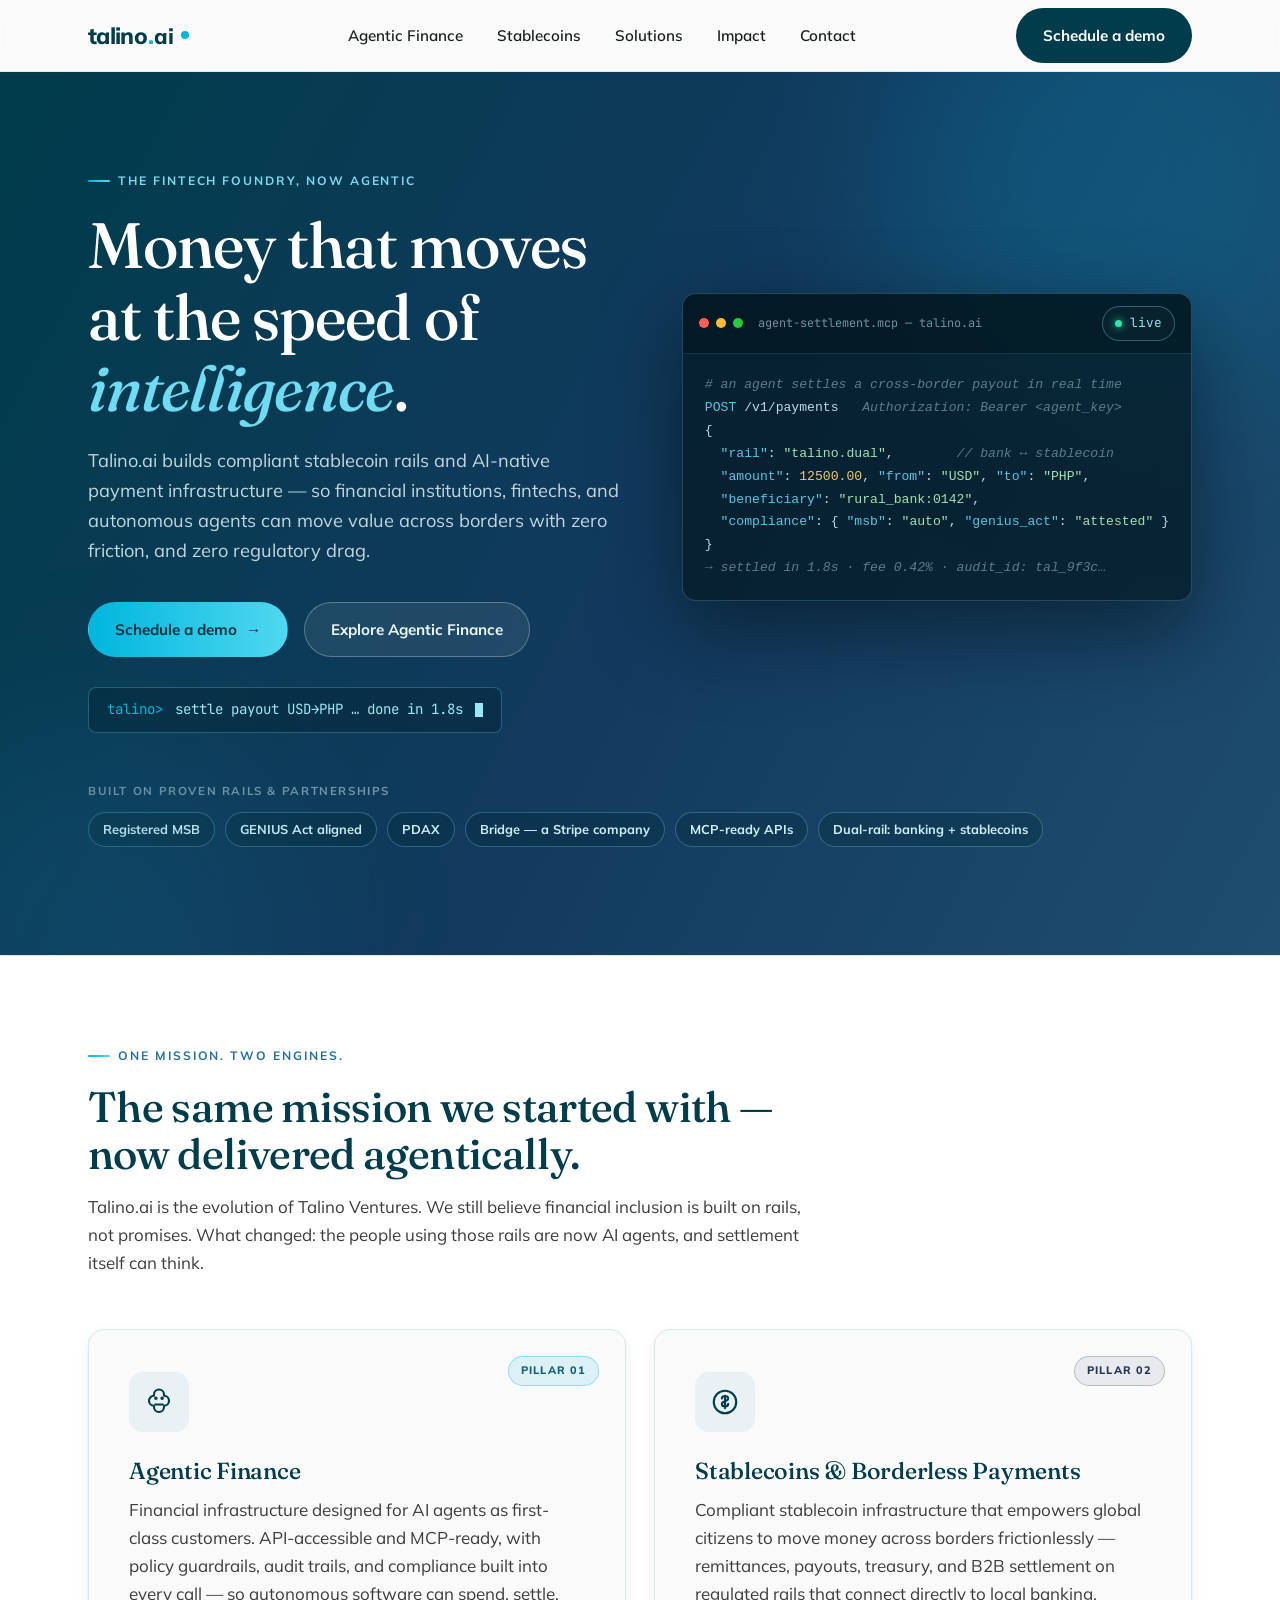
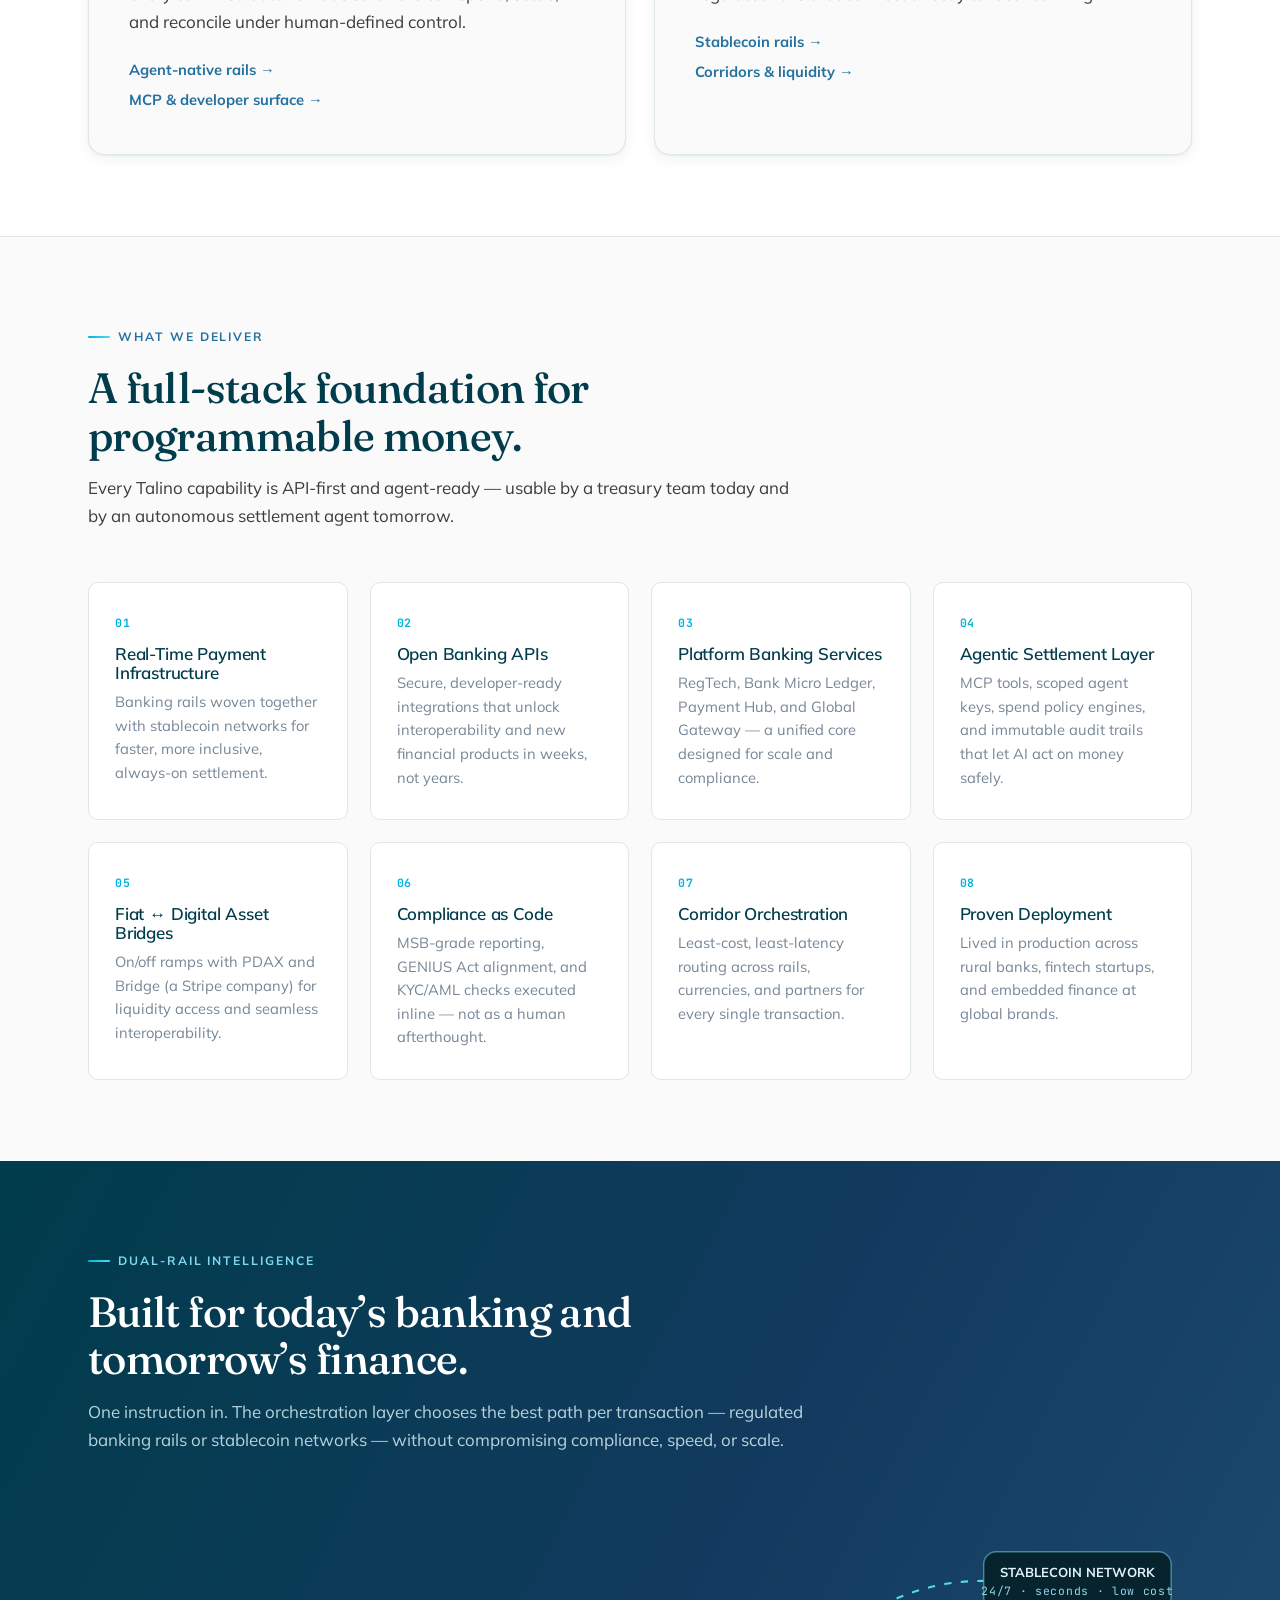
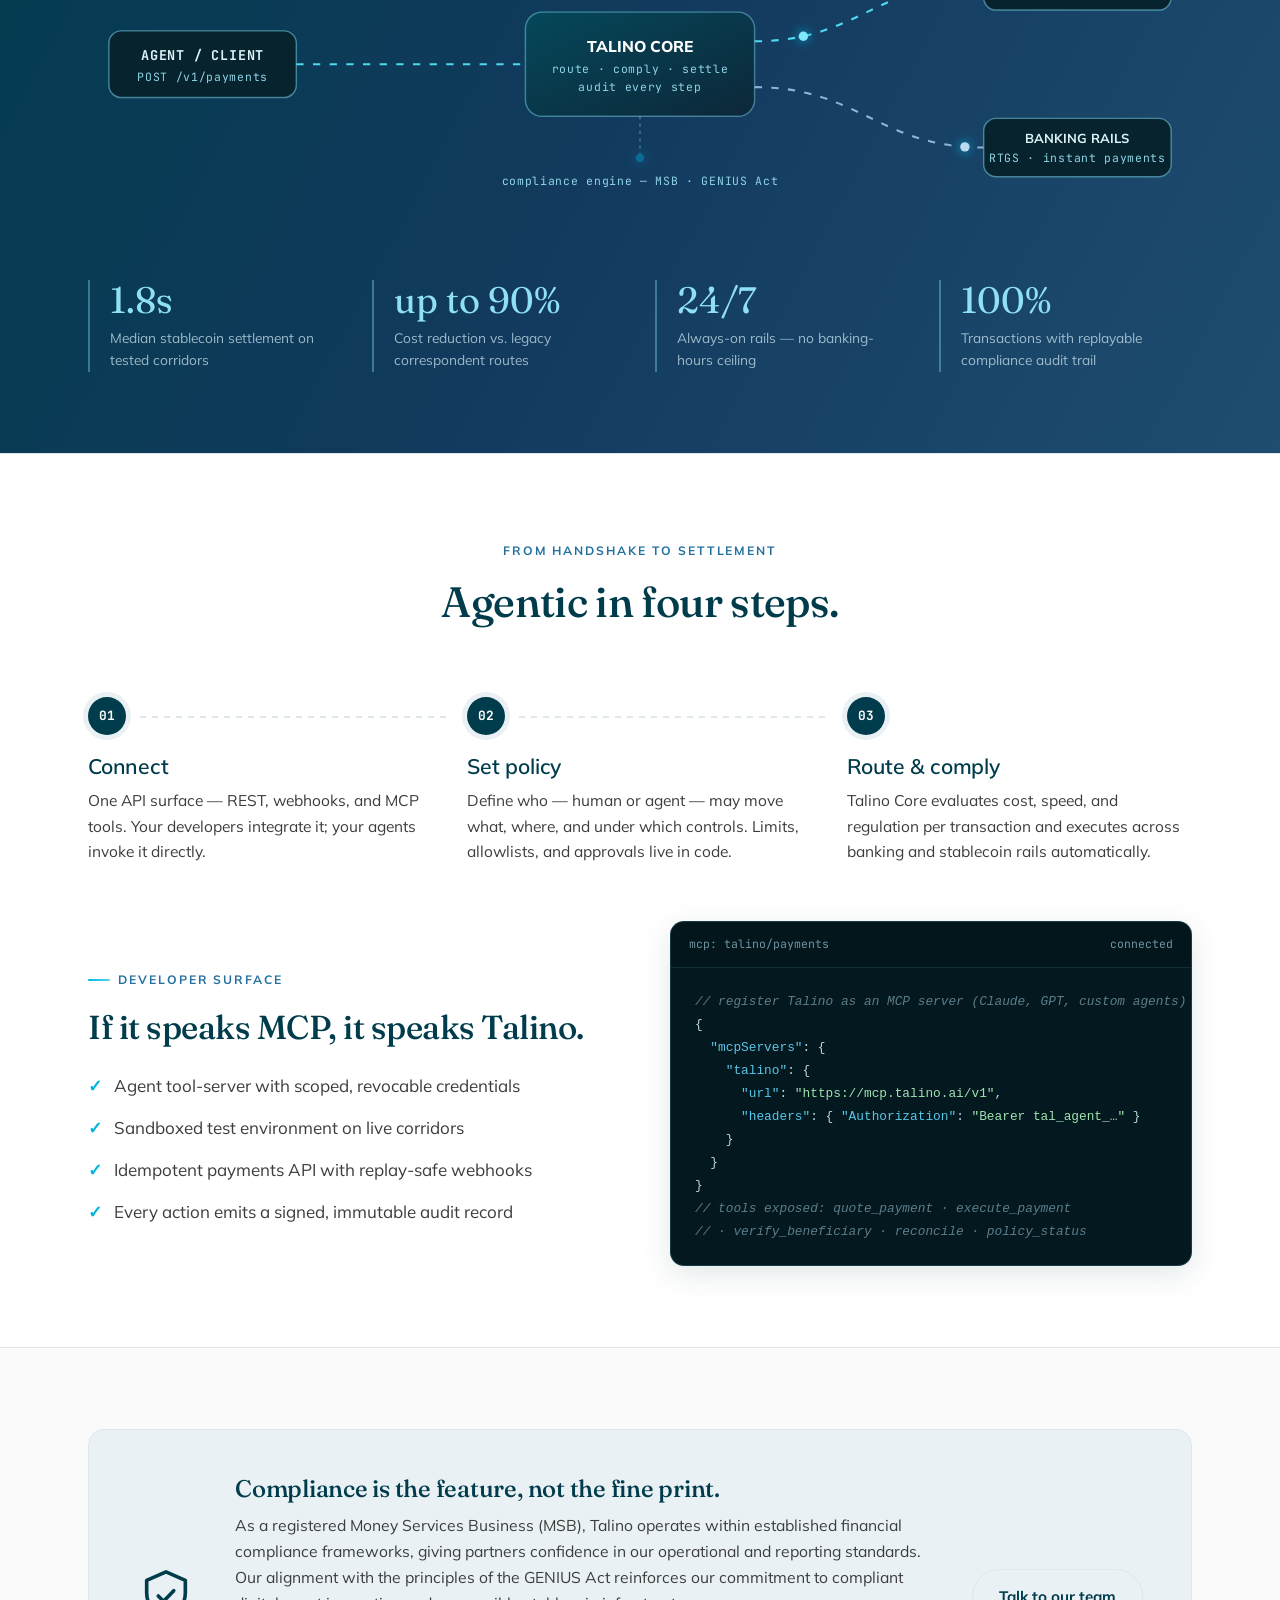
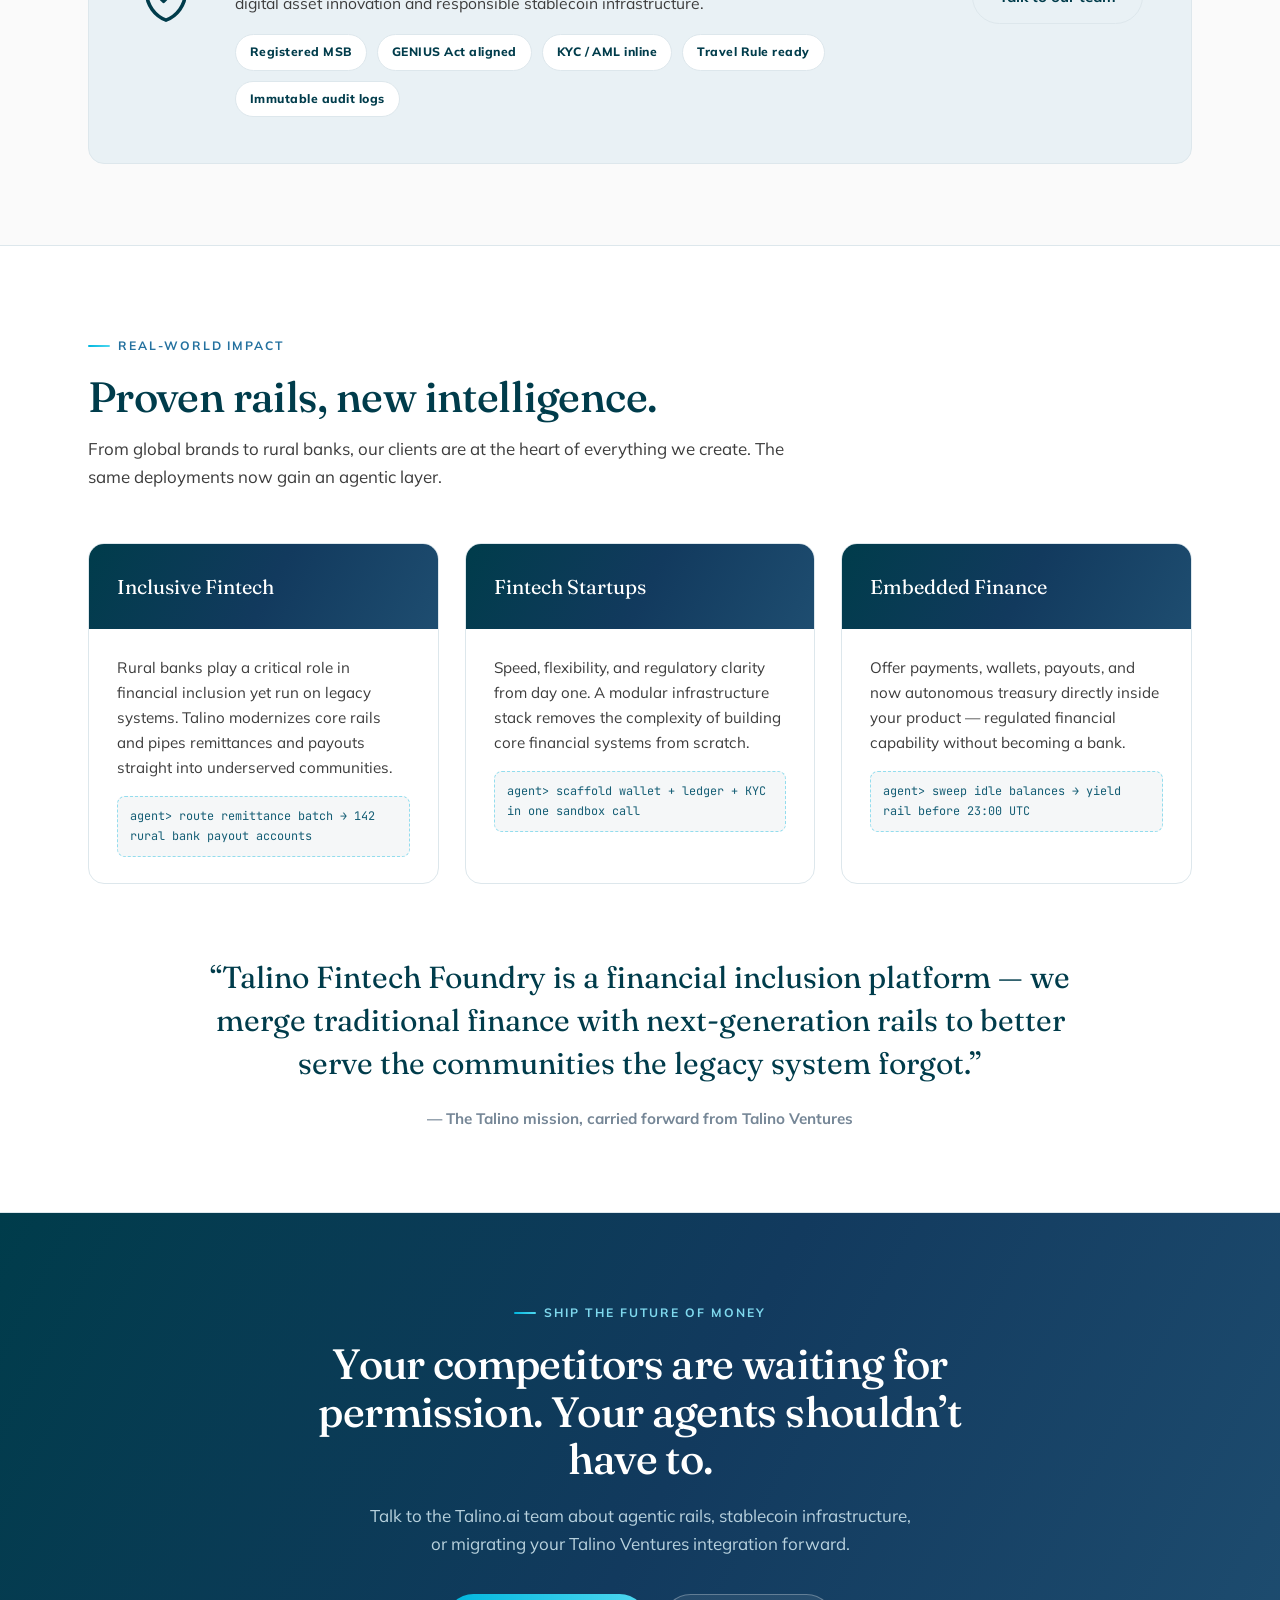
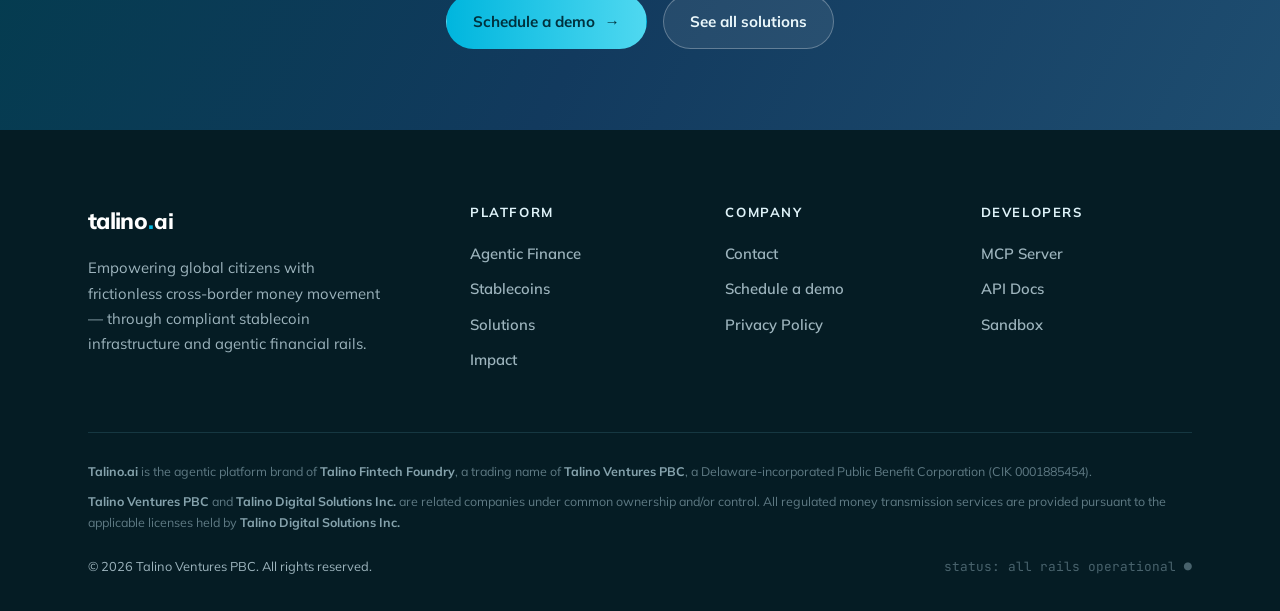
==== index.html @ b6d3e9be "Initial Talino.ai site: agentic finance + stablecoin pillars Static HTML/CSS/JS build evolving talin" ====
<!DOCTYPE html>
<html lang="en">
<head>
<meta charset="UTF-8">
<meta name="viewport" content="width=device-width, initial-scale=1.0">
<title>Talino.ai — Agentic Finance & Borderless Stablecoin Infrastructure</title>
<meta name="description" content="Talino.ai is the agentic evolution of Talino Ventures: compliant stablecoin rails and AI-native financial infrastructure that move money across borders with zero friction.">
<link rel="preconnect" href="https://fonts.googleapis.com">
<link rel="preconnect" href="https://fonts.gstatic.com" crossorigin>
<link href="https://fonts.googleapis.com/css2?family=Mulish:wght@400;500;600;700;800;900&family=Fraunces:ital,opsz,wght@0,9..144,400;0,9..144,500;0,9..144,600;1,9..144,400&family=JetBrains+Mono:wght@400;500;700&display=swap" rel="stylesheet">
<link rel="stylesheet" href="assets/css/main.css">
<link rel="icon" href="data:image/svg+xml,<svg xmlns='http://www.w3.org/2000/svg' viewBox='0 0 32 32'><rect width='32' height='32' rx='7' fill='%23003c4b'/><text x='16' y='22' font-family='sans-serif' font-size='17' font-weight='900' fill='%2300b6de' text-anchor='middle'>T</text></svg>">
</head>
<body>

<!-- ================= HEADER ================= -->
<header class="site-header">
  <div class="container nav-wrap">
    <a href="index.html" class="logo">talino<span class="dot">.</span><span class="tld">ai</span><span class="pulse"></span></a>
    <nav class="main-nav" id="mainNav">
      <a class="nav-link" href="agentic-finance.html">Agentic Finance</a>
      <a class="nav-link" href="stablecoins.html">Stablecoins</a>
      <a class="nav-link" href="solutions.html">Solutions</a>
      <a class="nav-link" href="index.html#impact">Impact</a>
      <a class="nav-link" href="contact.html">Contact</a>
    </nav>
    <div class="nav-cta">
      <a href="contact.html" class="btn btn-primary">Schedule a demo</a>
      <button class="menu-toggle" id="menuToggle" aria-label="Menu"><svg width="22" height="22" viewBox="0 0 24 24" fill="none" stroke="#003c4b" stroke-width="2.4" stroke-linecap="round"><path d="M3 6h18M3 12h18M3 18h18"/></svg></button>
    </div>
  </div>
</header>

<!-- ================= HERO ================= -->
<section class="hero">
  <div class="glow-orb a"></div><div class="glow-orb b"></div>
  <div class="container hero-grid">
    <div>
      <span class="eyebrow on-dark">The fintech foundry, now agentic</span>
      <h1>Money that moves at the speed of <em>intelligence</em>.</h1>
      <p class="lead">Talino.ai builds compliant stablecoin rails and AI-native payment infrastructure — so financial institutions, fintechs, and autonomous agents can move value across borders with zero friction, and zero regulatory drag.</p>
      <div class="hero-actions">
        <a href="contact.html" class="btn btn-cyan">Schedule a demo <span class="arrow">→</span></a>
        <a href="agentic-finance.html" class="btn btn-ghost-light">Explore Agentic Finance</a>
      </div>
      <div class="agent-line"><span class="prompt">talino&gt;</span> <span id="typeTarget"></span><span class="cursor"></span></div>
    </div>
    <div class="hero-visual reveal">
      <div class="terminal-card">
        <div class="tbar"><i></i><i></i><i></i><span class="tname">agent-settlement.mcp — talino.ai</span><span style="margin-left:auto" class="agent-tag"><span class="live"></span> live</span></div>
<pre><span class="tc"># an agent settles a cross-border payout in real time</span>
<span class="tk">POST</span> /v1/payments   <span class="tc">Authorization: Bearer &lt;agent_key&gt;</span>
{
  <span class="tk">"rail"</span>: <span class="ts">"talino.dual"</span>,        <span class="tc">// bank ↔ stablecoin</span>
  <span class="tk">"amount"</span>: <span class="tn">12500.00</span>, <span class="tk">"from"</span>: <span class="ts">"USD"</span>, <span class="tk">"to"</span>: <span class="ts">"PHP"</span>,
  <span class="tk">"beneficiary"</span>: <span class="ts">"rural_bank:0142"</span>,
  <span class="tk">"compliance"</span>: { <span class="tk">"msb"</span>: <span class="ts">"auto"</span>, <span class="tk">"genius_act"</span>: <span class="ts">"attested"</span> }
}
<span class="tc">→ settled in 1.8s · fee 0.42% · audit_id: tal_9f3c…</span></pre>
      </div>
    </div>
  </div>
  <div class="container trust-strip reveal">
    <div class="label">Built on proven rails &amp; partnerships</div>
    <div class="chips">
      <span class="chip">Registered MSB</span>
      <span class="chip">GENIUS Act aligned</span>
      <span class="chip">PDAX</span>
      <span class="chip">Bridge — a Stripe company</span>
      <span class="chip">MCP-ready APIs</span>
      <span class="chip">Dual-rail: banking + stablecoins</span>
    </div>
  </div>
</section>

<!-- ================= TWO PILLARS ================= -->
<section class="section section-alt">
  <div class="container">
    <div class="section-head reveal">
      <span class="eyebrow">One mission. Two engines.</span>
      <h2>The same mission we started with — now delivered agentically.</h2>
      <p>Talino.ai is the evolution of Talino Ventures. We still believe financial inclusion is built on rails, not promises. What changed: the people using those rails are now AI agents, and settlement itself can think.</p>
    </div>
    <div class="pillars">
      <article class="pillar-card reveal">
        <span class="badge badge-teal">Pillar 01</span>
        <div class="icon"><svg viewBox="0 0 24 24" fill="none" stroke="currentColor" stroke-width="1.7" stroke-linecap="round" stroke-linejoin="round"><path d="M12 2a4 4 0 0 1 4 4v1a4 4 0 0 1 0 8v1a4 4 0 0 1-8 0v-1a4 4 0 0 1 0-8V6a4 4 0 0 1 4-4Z"/><circle cx="9.5" cy="9" r=".6" fill="currentColor"/><circle cx="14.5" cy="9" r=".6" fill="currentColor"/><path d="M9 14h6"/></svg></div>
        <h3>Agentic Finance</h3>
        <p>Financial infrastructure designed for AI agents as first-class customers. API-accessible and MCP-ready, with policy guardrails, audit trails, and compliance built into every call — so autonomous software can spend, settle, and reconcile under human-defined control.</p>
        <div class="card-links">
          <a href="agentic-finance.html">Agent-native rails</a>
          <a href="agentic-finance.html#mcp">MCP &amp; developer surface</a>
        </div>
      </article>
      <article class="pillar-card reveal">
        <span class="badge badge-navy">Pillar 02</span>
        <div class="icon"><svg viewBox="0 0 24 24" fill="none" stroke="currentColor" stroke-width="1.7" stroke-linecap="round" stroke-linejoin="round"><circle cx="12" cy="12" r="9"/><path d="M12 7v10M9.5 9.2c0-1.2 1.1-2 2.5-2s2.5.8 2.5 2c0 2.8-5 1.7-5 4.3 0 1.2 1.1 2 2.5 2s2.5-.8 2.5-2"/></svg></div>
        <h3>Stablecoins &amp; Borderless Payments</h3>
        <p>Compliant stablecoin infrastructure that empowers global citizens to move money across borders frictionlessly — remittances, payouts, treasury, and B2B settlement on regulated rails that connect directly to local banking.</p>
        <div class="card-links">
          <a href="stablecoins.html">Stablecoin rails</a>
          <a href="stablecoins.html#corridors">Corridors &amp; liquidity</a>
        </div>
      </article>
    </div>
  </div>
</section>

<!-- ================= CAPABILITIES ================= -->
<section class="section">
  <div class="container">
    <div class="section-head reveal">
      <span class="eyebrow">What we deliver</span>
      <h2>A full-stack foundation for programmable money.</h2>
      <p>Every Talino capability is API-first and agent-ready — usable by a treasury team today and by an autonomous settlement agent tomorrow.</p>
    </div>
    <div class="cap-grid">
      <div class="cap-card reveal"><div class="num">01</div><h3>Real-Time Payment Infrastructure</h3><p>Banking rails woven together with stablecoin networks for faster, more inclusive, always-on settlement.</p></div>
      <div class="cap-card reveal"><div class="num">02</div><h3>Open Banking APIs</h3><p>Secure, developer-ready integrations that unlock interoperability and new financial products in weeks, not years.</p></div>
      <div class="cap-card reveal"><div class="num">03</div><h3>Platform Banking Services</h3><p>RegTech, Bank Micro Ledger, Payment Hub, and Global Gateway — a unified core designed for scale and compliance.</p></div>
      <div class="cap-card reveal"><div class="num">04</div><h3>Agentic Settlement Layer</h3><p>MCP tools, scoped agent keys, spend policy engines, and immutable audit trails that let AI act on money safely.</p></div>
      <div class="cap-card reveal"><div class="num">05</div><h3>Fiat ↔ Digital Asset Bridges</h3><p>On/off ramps with PDAX and Bridge (a Stripe company) for liquidity access and seamless interoperability.</p></div>
      <div class="cap-card reveal"><div class="num">06</div><h3>Compliance as Code</h3><p>MSB-grade reporting, GENIUS Act alignment, and KYC/AML checks executed inline — not as a human afterthought.</p></div>
      <div class="cap-card reveal"><div class="num">07</div><h3>Corridor Orchestration</h3><p>Least-cost, least-latency routing across rails, currencies, and partners for every single transaction.</p></div>
      <div class="cap-card reveal"><div class="num">08</div><h3>Proven Deployment</h3><p>Lived in production across rural banks, fintech startups, and embedded finance at global brands.</p></div>
    </div>
  </div>
</section>

<!-- ================= DUAL RAIL ================= -->
<section class="section flow-section">
  <div class="glow-orb a" style="opacity:.25"></div>
  <div class="container">
    <div class="section-head reveal">
      <span class="eyebrow on-dark">Dual-rail intelligence</span>
      <h2>Built for today&rsquo;s banking and tomorrow&rsquo;s finance.</h2>
      <p style="color:rgba(215,238,245,.85)">One instruction in. The orchestration layer chooses the best path per transaction — regulated banking rails or stablecoin networks — without compromising compliance, speed, or scale.</p>
    </div>
    <div class="rail-viz reveal">
      <svg viewBox="0 0 1060 300" role="img" aria-label="Diagram: an AI agent instruction routes across two rails — traditional banking and stablecoin network — to beneficiaries worldwide">
        <!-- left node: agent -->
        <rect x="20" y="118" width="180" height="64" rx="12" class="rail-node"/>
        <text x="110" y="146" text-anchor="middle" class="rail-label" style="font-size:13px;fill:#dff3f9;font-weight:700">AGENT / CLIENT</text>
        <text x="110" y="166" text-anchor="middle" class="rail-label">POST /v1/payments</text>
        <!-- core: orchestrator -->
        <rect x="420" y="100" width="220" height="100" rx="16" class="rail-node" stroke="#00b6de" stroke-width="1.8"/>
        <rect x="420" y="100" width="220" height="100" rx="16" fill="url(#coreGrad)" opacity="0.25"/>
        <text x="530" y="138" text-anchor="middle" style="font-family:Mulish,sans-serif;font-size:15px;font-weight:800;fill:#fff">TALINO CORE</text>
        <text x="530" y="158" text-anchor="middle" class="rail-label">route · comply · settle</text>
        <text x="530" y="176" text-anchor="middle" class="rail-label">audit every step</text>
        <!-- rails to right -->
        <path id="railA" d="M640 128 C 740 128 760 70 860 70" fill="none" stroke="#4fd8f0" stroke-width="2" class="dash-flow"/>
        <path id="railB" d="M640 172 C 740 172 760 230 860 230" fill="none" stroke="#8fb4d8" stroke-width="2" class="dash-flow" style="animation-duration:2.4s"/>
        <!-- link agent->core -->
        <path d="M200 150 L420 150" stroke="#4fd8f0" stroke-width="2" class="dash-flow"/>
        <!-- right nodes -->
        <rect x="860" y="42" width="180" height="56" rx="12" class="rail-node"/>
        <text x="950" y="66" text-anchor="middle" style="font-family:Mulish;font-size:12.5px;font-weight:700;fill:#dff3f9">STABLECOIN NETWORK</text>
        <text x="950" y="84" text-anchor="middle" class="rail-label">24/7 · seconds · low cost</text>
        <rect x="860" y="202" width="180" height="56" rx="12" class="rail-node"/>
        <text x="950" y="226" text-anchor="middle" style="font-family:Mulish;font-size:12.5px;font-weight:700;fill:#dff3f9">BANKING RAILS</text>
        <text x="950" y="244" text-anchor="middle" class="rail-label">RTGS · instant payments</text>
        <circle cx="530" cy="240" r="4" class="rail-node-core"><animate attributeName="opacity" values="1;.3;1" dur="2s" repeatCount="indefinite"/></circle>
        <text x="530" y="266" text-anchor="middle" class="rail-label">compliance engine — MSB · GENIUS Act</text>
        <line x1="530" y1="200" x2="530" y2="236" stroke="rgba(127,217,238,.4)" stroke-width="1.4" stroke-dasharray="3 4"/>
        <defs><linearGradient id="coreGrad" x1="0" y1="0" x2="1" y2="1"><stop offset="0" stop-color="#00b6de"/><stop offset="1" stop-color="#20355a"/></linearGradient></defs>
        <!-- moving packets -->
        <circle r="4.5" class="packet"><animateMotion dur="2.6s" repeatCount="indefinite"><mpath href="#railA"/></animateMotion></circle>
        <circle r="4.5" class="packet" style="fill:#bcd9f2"><animateMotion dur="3.4s" repeatCount="indefinite"><mpath href="#railB"/></animateMotion></circle>
      </svg>
    </div>
    <div class="stats">
      <div class="stat reveal"><div class="v">1.8s</div><div class="k">Median stablecoin settlement on tested corridors</div></div>
      <div class="stat reveal"><div class="v">up to 90%</div><div class="k">Cost reduction vs. legacy correspondent routes</div></div>
      <div class="stat reveal"><div class="v">24/7</div><div class="k">Always-on rails — no banking-hours ceiling</div></div>
      <div class="stat reveal"><div class="v">100%</div><div class="k">Transactions with replayable compliance audit trail</div></div>
    </div>
  </div>
</section>

<!-- ================= HOW IT WORKS ================= -->
<section class="section section-alt">
  <div class="container">
    <div class="section-head center reveal">
      <span class="eyebrow">From handshake to settlement</span>
      <h2>Agentic in four steps.</h2>
    </div>
    <div class="steps">
      <div class="step reveal"><div class="step-num">01</div><h3>Connect</h3><p>One API surface — REST, webhooks, and MCP tools. Your developers integrate it; your agents invoke it directly.</p></div>
      <div class="step reveal"><div class="step-num">02</div><h3>Set policy</h3><p>Define who — human or agent — may move what, where, and under which controls. Limits, allowlists, and approvals live in code.</p></div>
      <div class="step reveal"><div class="step-num">03</div><h3>Route &amp; comply</h3><p>Talino Core evaluates cost, speed, and regulation per transaction and executes across banking and stablecoin rails automatically.</p></div>
    </div>
    <div style="margin-top:56px" class="reveal">
      <div class="split">
        <div>
          <span class="eyebrow">Developer surface</span>
          <h2 style="font-size:clamp(1.6rem,2.6vw,2.1rem)">If it speaks MCP, it speaks Talino.</h2>
          <ul class="checklist">
            <li><span class="tick">✓</span> Agent tool-server with scoped, revocable credentials</li>
            <li><span class="tick">✓</span> Sandboxed test environment on live corridors</li>
            <li><span class="tick">✓</span> Idempotent payments API with replay-safe webhooks</li>
            <li><span class="tick">✓</span> Every action emits a signed, immutable audit record</li>
          </ul>
        </div>
        <div class="code-panel">
          <div class="chead"><span>mcp: talino/payments</span><span>connected</span></div>
<pre><span class="tc">// register Talino as an MCP server (Claude, GPT, custom agents)</span>
{
  <span class="tk">"mcpServers"</span>: {
    <span class="tk">"talino"</span>: {
      <span class="tk">"url"</span>: <span class="ts">"https://mcp.talino.ai/v1"</span>,
      <span class="tk">"headers"</span>: { <span class="tk">"Authorization"</span>: <span class="ts">"Bearer tal_agent_…"</span> }
    }
  }
}
<span class="tc">// tools exposed: quote_payment · execute_payment</span>
<span class="tc">// · verify_beneficiary · reconcile · policy_status</span></pre>
        </div>
      </div>
    </div>
  </div>
</section>

<!-- ================= COMPLIANCE ================= -->
<section class="section">
  <div class="container">
    <div class="compliance reveal">
      <div class="shield"><svg width="58" height="58" viewBox="0 0 24 24" fill="none" stroke="currentColor" stroke-width="1.5" stroke-linejoin="round"><path d="M12 2 4 5.5v5.2c0 5 3.4 9.6 8 11.3 4.6-1.7 8-6.3 8-11.3V5.5L12 2Z"/><path d="m8.8 12 2.2 2.2 4.2-4.4" stroke-linecap="round"/></svg></div>
      <div class="body">
        <h3>Compliance is the feature, not the fine print.</h3>
        <p>As a registered Money Services Business (MSB), Talino operates within established financial compliance frameworks, giving partners confidence in our operational and reporting standards. Our alignment with the principles of the GENIUS Act reinforces our commitment to compliant digital asset innovation and responsible stablecoin infrastructure.</p>
        <div class="pills"><span>Registered MSB</span><span>GENIUS Act aligned</span><span>KYC / AML inline</span><span>Travel Rule ready</span><span>Immutable audit logs</span></div>
      </div>
      <a class="btn btn-ghost" href="contact.html">Talk to our team</a>
    </div>
  </div>
</section>

<!-- ================= IMPACT / USE CASES ================= -->
<section class="section section-alt" id="impact">
  <div class="container">
    <div class="section-head reveal">
      <span class="eyebrow">Real-world impact</span>
      <h2>Proven rails, new intelligence.</h2>
      <p>From global brands to rural banks, our clients are at the heart of everything we create. The same deployments now gain an agentic layer.</p>
    </div>
    <div class="usecase-grid">
      <article class="usecase reveal">
        <div class="uc-head">Inclusive Fintech</div>
        <div class="uc-body">
          <p>Rural banks play a critical role in financial inclusion yet run on legacy systems. Talino modernizes core rails and pipes remittances and payouts straight into underserved communities.</p>
          <div class="agent-call">agent&gt; route remittance batch → 142 rural bank payout accounts</div>
        </div>
      </article>
      <article class="usecase reveal">
        <div class="uc-head">Fintech Startups</div>
        <div class="uc-body">
          <p>Speed, flexibility, and regulatory clarity from day one. A modular infrastructure stack removes the complexity of building core financial systems from scratch.</p>
          <div class="agent-call">agent&gt; scaffold wallet + ledger + KYC in one sandbox call</div>
        </div>
      </article>
      <article class="usecase reveal">
        <div class="uc-head">Embedded Finance</div>
        <div class="uc-body">
          <p>Offer payments, wallets, payouts, and now autonomous treasury directly inside your product — regulated financial capability without becoming a bank.</p>
          <div class="agent-call">agent&gt; sweep idle balances → yield rail before 23:00 UTC</div>
        </div>
      </article>
    </div>
    <div class="pull-quote reveal" style="margin-top:72px">
      <blockquote>&ldquo;Talino Fintech Foundry is a financial inclusion platform — we merge traditional finance with next-generation rails to better serve the communities the legacy system forgot.&rdquo;</blockquote>
      <cite>— The Talino mission, carried forward from Talino Ventures</cite>
    </div>
  </div>
</section>

<!-- ================= CTA ================= -->
<section class="cta-band">
  <div class="glow-orb a" style="opacity:.3"></div>
  <div class="container">
    <span class="eyebrow on-dark" style="justify-content:center">Ship the future of money</span>
    <h2>Your competitors are waiting for permission. Your agents shouldn&rsquo;t have to.</h2>
    <p>Talk to the Talino.ai team about agentic rails, stablecoin infrastructure, or migrating your Talino Ventures integration forward.</p>
    <div class="hero-actions">
      <a href="contact.html" class="btn btn-cyan">Schedule a demo <span class="arrow">→</span></a>
      <a href="solutions.html" class="btn btn-ghost-light">See all solutions</a>
    </div>
  </div>
</section>

<!-- ================= FOOTER ================= -->
<footer class="site-footer">
  <div class="container">
    <div class="footer-grid">
      <div>
        <a href="index.html" class="logo">talino<span class="dot">.</span><span class="tld">ai</span></a>
        <p class="foot-mission">Empowering global citizens with frictionless cross-border money movement — through compliant stablecoin infrastructure and agentic financial rails.</p>
      </div>
      <div class="footer-col"><h4>Platform</h4><a href="agentic-finance.html">Agentic Finance</a><a href="stablecoins.html">Stablecoins</a><a href="solutions.html">Solutions</a><a href="index.html#impact">Impact</a></div>
      <div class="footer-col"><h4>Company</h4><a href="contact.html">Contact</a><a href="contact.html">Schedule a demo</a><a href="privacy.html">Privacy Policy</a></div>
      <div class="footer-col"><h4>Developers</h4><a href="agentic-finance.html#mcp">MCP Server</a><a href="agentic-finance.html#mcp">API Docs</a><a href="agentic-finance.html#mcp">Sandbox</a></div>
    </div>
    <div class="footer-legal">
      <p><strong>Talino.ai</strong> is the agentic platform brand of <strong>Talino Fintech Foundry</strong>, a trading name of <strong>Talino Ventures PBC</strong>, a Delaware-incorporated Public Benefit Corporation (CIK 0001885454).</p>
      <p style="margin-top:8px"><strong>Talino Ventures PBC</strong> and <strong>Talino Digital Solutions Inc.</strong> are related companies under common ownership and/or control. All regulated money transmission services are provided pursuant to the applicable licenses held by <strong>Talino Digital Solutions Inc.</strong></p>
    </div>
    <div class="footer-bottom">
      <span>© 2026 Talino Ventures PBC. All rights reserved.</span>
      <span class="mono" style="color:#48626c">status: all rails operational ●</span>
    </div>
  </div>
</footer>

<script src="assets/js/main.js"></script>
</body>
</html>
---- assets/css/main.css ----
/* ============================================================
   TALINO.AI — Design System
   Brand base: Talinoventures.com (Webflow) — Mulish + serif
   headlines, deep teal #003C4B, navy #20355A, off-white #FAFAFA
   AI flair: data-teal glow #00B6DE, flow animations, grid motifs
   ============================================================ */

:root {
  /* Brand palette (from talinoventures.com brand.css) */
  --teal-900: #003c4b;
  --teal-800: #0b4a5c;
  --teal-700: #155e75;
  --teal-500: #24719f;
  --navy: #20355a;
  --cyan: #00b6de;
  --ink: #1b1e1e;
  --ink-soft: #3c3c3c;
  --slate: #758696;
  --paper: #fafafa;
  --paper-2: #f5f7f8;
  --mist: #e9f1f5;
  --line: #dde7ec;
  --white: #ffffff;
  --amber: #f59e0b;

  /* AI-flair derivatives */
  --glow: rgba(0, 182, 222, 0.16);
  --grad-hero: linear-gradient(118deg, #003c4b 0%, #123a5e 52%, #1e4d70 100%);
  --grad-cyan: linear-gradient(90deg, #00b6de, #4fd8f0);
  --grad-card-hover: linear-gradient(160deg, rgba(0,182,222,.09), rgba(0,60,75,.05));

  --font-sans: "Mulish", "Plus Jakarta Sans", -apple-system, BlinkMacSystemFont, "Segoe UI", Roboto, sans-serif;
  --font-serif: "Fraunces", "Tiempos Headline", Georgia, "Times New Roman", serif;
  --font-mono: "JetBrains Mono", "SFMono-Regular", Consolas, "Liberation Mono", monospace;

  --radius: 16px;
  --radius-sm: 10px;
  --shadow-sm: 0 1px 2px rgba(16, 42, 54, 0.06), 0 4px 14px rgba(16, 42, 54, 0.06);
  --shadow-md: 0 8px 30px rgba(0, 60, 75, 0.12);
  --shadow-glow: 0 0 0 1px rgba(0, 182, 222, 0.25), 0 12px 40px rgba(0, 182, 222, 0.18);

  --container: 1160px;
  --header-h: 72px;
}

* { margin: 0; padding: 0; box-sizing: border-box; }
html { scroll-behavior: smooth; }
body {
  font-family: var(--font-sans);
  font-weight: 400;
  color: var(--ink);
  background: var(--paper);
  line-height: 1.65;
  -webkit-font-smoothing: antialiased;
  font-size: 17px;
}
img, svg { max-width: 100%; display: block; }
a { color: var(--teal-500); text-decoration: none; transition: color .2s ease; }
a:hover { color: var(--cyan); }
.container { max-width: var(--container); margin: 0 auto; padding: 0 28px; }

h1, h2, h3 { font-family: var(--font-serif); font-weight: 500; color: var(--teal-900); line-height: 1.12; letter-spacing: -0.015em; }
h1 { font-size: clamp(2.5rem, 5.2vw, 4rem); }
h2 { font-size: clamp(1.9rem, 3.4vw, 2.65rem); }
h3 { font-size: 1.32rem; font-weight: 600; font-family: var(--font-sans); letter-spacing: -0.01em; }
p.lead { font-size: 1.16rem; color: var(--ink-soft); max-width: 640px; }

/* ---------- eyebrow / labels ---------- */
.eyebrow {
  display: inline-flex; align-items: center; gap: 8px;
  font-size: .76rem; font-weight: 700; letter-spacing: .16em;
  text-transform: uppercase; color: var(--teal-500);
  margin-bottom: 18px;
}
.eyebrow::before {
  content: ""; width: 22px; height: 2px; background: var(--grad-cyan); border-radius: 2px;
}
.eyebrow.on-dark { color: #7fd9ee; }

.mono { font-family: var(--font-mono); }

/* ============================================================
   HEADER
   ============================================================ */
.site-header {
  position: sticky; top: 0; z-index: 100;
  height: var(--header-h);
  display: flex; align-items: center;
  background: rgba(250, 250, 250, 0.82);
  backdrop-filter: blur(14px);
  -webkit-backdrop-filter: blur(14px);
  border-bottom: 1px solid var(--line);
}
.nav-wrap { display: flex; align-items: center; justify-content: space-between; width: 100%; }
.logo { display: flex; align-items: baseline; gap: 1px; font-family: var(--font-sans); font-weight: 800; font-size: 1.42rem; color: var(--teal-900); letter-spacing: -0.03em; }
.logo .dot { color: var(--cyan); }
.logo .tld { font-size: .95em; }
.logo .pulse {
  width: 8px; height: 8px; border-radius: 50%;
  background: var(--cyan); align-self: center; margin-left: 7px;
  box-shadow: 0 0 0 0 var(--glow);
  animation: pulse 2.4s infinite;
}
@keyframes pulse {
  0% { box-shadow: 0 0 0 0 rgba(0,182,222,.45); }
  70% { box-shadow: 0 0 0 10px rgba(0,182,222,0); }
  100% { box-shadow: 0 0 0 0 rgba(0,182,222,0); }
}
.main-nav { display: flex; align-items: center; gap: 34px; }
.main-nav a.nav-link { color: var(--ink); font-weight: 600; font-size: .95rem; }
.main-nav a.nav-link:hover, .main-nav a.nav-link.active { color: var(--teal-500); }
.nav-cta { display: flex; align-items: center; gap: 14px; }

.menu-toggle { display: none; background: none; border: 0; cursor: pointer; }

/* ============================================================
   BUTTONS
   ============================================================ */
.btn {
  display: inline-flex; align-items: center; gap: 9px;
  font-family: var(--font-sans); font-weight: 700; font-size: .95rem;
  padding: 14px 26px; border-radius: 999px; border: 1px solid transparent;
  cursor: pointer; transition: all .22s ease; white-space: nowrap;
}
.btn-primary { background: var(--teal-900); color: var(--white); }
.btn-primary:hover { background: var(--teal-700); color: #fff; box-shadow: var(--shadow-glow); transform: translateY(-1px); }
.btn-cyan { background: var(--grad-cyan); color: #00323e; }
.btn-cyan:hover { color: #00323e; box-shadow: 0 10px 30px rgba(0,182,222,.35); transform: translateY(-1px); }
.btn-ghost { background: transparent; color: var(--teal-900); border-color: var(--line); }
.btn-ghost:hover { border-color: var(--cyan); color: var(--teal-700); }
.btn-ghost-light { background: rgba(255,255,255,.08); color: #eaf7fb; border-color: rgba(255,255,255,.28); }
.btn-ghost-light:hover { color: #fff; border-color: var(--cyan); }
.btn .arrow { transition: transform .2s ease; }
.btn:hover .arrow { transform: translateX(3px); }

/* ============================================================
   HERO
   ============================================================ */
.hero {
  position: relative; overflow: hidden;
  background: var(--grad-hero);
  color: var(--white);
  padding: clamp(72px, 10vh, 120px) 0 clamp(88px, 12vh, 140px);
}
.hero .mesh { position: absolute; inset: 0; pointer-events: none; }
.hero .glow-orb {
  position: absolute; border-radius: 50%; filter: blur(90px); opacity: .5; pointer-events: none;
}
.hero .glow-orb.a { width: 480px; height: 480px; background: rgba(0,182,222,.35); top: -140px; right: -80px; animation: drift 14s ease-in-out infinite alternate; }
.hero .glow-orb.b { width: 380px; height: 380px; background: rgba(36,113,159,.4); bottom: -160px; left: -100px; animation: drift 18s ease-in-out infinite alternate-reverse; }
@keyframes drift { from { transform: translate(0,0) scale(1); } to { transform: translate(-40px, 30px) scale(1.12); } }

.hero-grid { position: relative; display: grid; grid-template-columns: 1.08fr .92fr; gap: 56px; align-items: center; }
.hero h1 { color: #fff; }
.hero h1 em { font-style: italic; color: #6fdcf3; }
.hero p.lead { color: rgba(226, 240, 246, 0.86); margin-top: 22px; font-size: 1.14rem; }
.hero-actions { display: flex; gap: 16px; margin-top: 36px; flex-wrap: wrap; }

/* typewriter role line */
.agent-line {
  margin-top: 30px; display: inline-flex; align-items: center; gap: 12px;
  font-family: var(--font-mono); font-size: .88rem; color: #9be8f7;
  background: rgba(0, 30, 40, 0.35);
  border: 1px solid rgba(127, 217, 238, 0.28);
  padding: 10px 18px; border-radius: 8px;
}
.agent-line .prompt { color: var(--cyan); }
.agent-line .cursor { display: inline-block; width: 8px; height: 1.05em; background: #9be8f7; vertical-align: text-bottom; animation: blink 1.05s steps(1) infinite; }
@keyframes blink { 50% { opacity: 0; } }

/* partner chips under hero */
.trust-strip { margin-top: 48px; }
.trust-strip .label { font-size: .72rem; letter-spacing: .14em; text-transform: uppercase; color: rgba(200, 226, 236, .55); font-weight: 700; }
.trust-strip .chips { display: flex; flex-wrap: wrap; gap: 10px; margin-top: 12px; }
.chip {
  font-size: .8rem; font-weight: 700; color: #cfeef7;
  border: 1px solid rgba(127,217,238,.3); border-radius: 999px; padding: 6px 14px;
  background: rgba(0, 40, 52, .3);
}

/* ---------- hero visual: agent terminal card ---------- */
.hero-visual { position: relative; }
.terminal-card {
  background: rgba(4, 24, 32, 0.72);
  border: 1px solid rgba(127, 217, 238, 0.22);
  border-radius: 14px; overflow: hidden;
  box-shadow: 0 30px 80px rgba(0, 10, 16, 0.5);
  font-family: var(--font-mono); font-size: .82rem; line-height: 1.75;
}
.terminal-card .tbar { display: flex; align-items: center; gap: 7px; padding: 12px 16px; border-bottom: 1px solid rgba(127,217,238,.14); background: rgba(0, 20, 28, .5); }
.terminal-card .tbar i { width: 10px; height: 10px; border-radius: 50%; display: inline-block; }
.terminal-card .tbar i:nth-child(1){background:#ff5f57}.terminal-card .tbar i:nth-child(2){background:#febc2e}.terminal-card .tbar i:nth-child(3){background:#28c840}
.terminal-card .tbar .tname { margin-left: 8px; color: #6f93a0; font-size: .74rem; }
.terminal-card pre { padding: 20px 22px; color: #b8dbe6; overflow-x: auto; }
.tk { color: #57c7e8; }         /* keys */
.tn { color: #f3c969; }         /* numbers */
.ts { color: #9fe3b1; }         /* strings */
.tc { color: #5d7d8a; font-style: italic; }  /* comments */
.agent-tag {
  display: inline-flex; align-items: center; gap: 8px;
  background: #07222c; border: 1px solid rgba(127,217,238,.35);
  padding: 5px 12px; border-radius: 999px; font-size: .8rem; color: #8fe0f4;
}
.agent-tag .live { width: 7px; height: 7px; border-radius: 50%; background: #2ee6a8; box-shadow: 0 0 8px #2ee6a8; animation: pulse 1.8s infinite; }

/* ============================================================
   SECTIONS
   ============================================================ */
.section { padding: clamp(72px, 9vh, 110px) 0; }
.section-alt { background: var(--white); border-top: 1px solid var(--line); border-bottom: 1px solid var(--line); }
.section-head { max-width: 720px; margin-bottom: 52px; }
.section-head p { margin-top: 14px; color: var(--ink-soft); font-size: 1.06rem; }
.section-head.center { margin-left: auto; margin-right: auto; text-align: center; }
.section-head.center .eyebrow { justify-content: center; }
.section-head.center .eyebrow::before { display: none; }

/* ---------- pillar cards ---------- */
.pillars { display: grid; grid-template-columns: 1fr 1fr; gap: 28px; }
.pillar-card {
  position: relative; overflow: hidden;
  background: var(--white);
  border: 1px solid var(--line);
  border-radius: var(--radius);
  padding: 42px 40px;
  box-shadow: var(--shadow-sm);
  transition: transform .25s ease, box-shadow .25s ease;
}
.section-alt .pillar-card { background: var(--paper); }
.pillar-card:hover { transform: translateY(-5px); box-shadow: var(--shadow-md); }
.pillar-card::after {
  content: ""; position: absolute; inset: 0; opacity: 0;
  background: var(--grad-card-hover); transition: opacity .25s ease; pointer-events: none;
}
.pillar-card:hover::after { opacity: 1; }
.pillar-card .icon {
  width: 60px; height: 60px; border-radius: 14px;
  display: grid; place-items: center; margin-bottom: 26px;
  background: var(--mist); color: var(--teal-900);
}
.pillar-card .icon svg { width: 30px; height: 30px; }
.pillar-card h3 { font-size: 1.45rem; font-family: var(--font-serif); font-weight: 500; margin-bottom: 12px; }
.pillar-card p { color: var(--ink-soft); }
.pillar-card .card-links { margin-top: 22px; display: flex; flex-direction: column; gap: 6px; }
.pillar-card .card-links a { font-weight: 700; font-size: .92rem; }
.pillar-card .card-links a::after { content: " →"; }
.pillar-card .badge {
  position: absolute; top: 26px; right: 26px; font-size: .68rem; font-weight: 800;
  letter-spacing: .1em; text-transform: uppercase; padding: 5px 12px; border-radius: 999px;
}
.badge-teal { background: rgba(0,182,222,.12); color: var(--teal-700); border: 1px solid rgba(0,182,222,.35); }
.badge-navy { background: rgba(32,53,90,.08); color: var(--navy); border: 1px solid rgba(32,53,90,.25); }

/* ---------- capability grid ---------- */
.cap-grid { display: grid; grid-template-columns: repeat(4, 1fr); gap: 22px; }
.cap-card {
  background: var(--white); border: 1px solid var(--line); border-radius: var(--radius-sm);
  padding: 30px 26px; transition: border-color .2s ease, box-shadow .2s ease, transform .2s ease;
}
.cap-card:hover { border-color: rgba(0,182,222,.5); box-shadow: 0 10px 30px rgba(0,60,75,.08); transform: translateY(-3px); }
.cap-card .num { font-family: var(--font-mono); font-size: .72rem; color: var(--cyan); font-weight: 700; letter-spacing: .08em; }
.cap-card h3 { font-size: 1.06rem; margin: 12px 0 8px; }
.cap-card p { font-size: .92rem; color: var(--slate); line-height: 1.6; }

/* ---------- dual-rail flow section ---------- */
.flow-section { background: var(--grad-hero); color: #fff; position: relative; overflow: hidden; }
.flow-section h2 { color: #fff; }
.flow-section .rail-viz { margin-top: 54px; }
.flow-section .rail-viz svg { width: 100%; height: auto; }
.rail-label { font-family: var(--font-mono); font-size: 11px; fill: #8fd4e6; letter-spacing: .06em; }
.rail-node { fill: #06232e; stroke: rgba(127,217,238,.5); stroke-width: 1.4; }
.rail-node-core { fill: var(--cyan); filter: drop-shadow(0 0 6px rgba(0,182,222,.9)); }
.dash-flow { stroke-dasharray: 7 9; animation: dashmove 1.6s linear infinite; }
@keyframes dashmove { to { stroke-dashoffset: -32; } }
.packet { fill: #7fe9ff; filter: drop-shadow(0 0 5px #00b6de); }

/* stats row */
.stats { display: grid; grid-template-columns: repeat(4, 1fr); gap: 30px; margin-top: 60px; }
.stat { border-left: 2px solid rgba(127,217,238,.4); padding-left: 20px; }
.stat .v { font-family: var(--font-serif); font-size: 2.3rem; color: #8fe0f4; line-height: 1.1; }
.stat .k { font-size: .86rem; color: rgba(210,234,242,.72); margin-top: 6px; }

/* ---------- how it works ---------- */
.steps { display: grid; grid-template-columns: repeat(3, 1fr); gap: 34px; counter-reset: step; }
.step { position: relative; padding-top: 18px; }
.step .step-num {
  font-family: var(--font-mono); font-weight: 700; font-size: .8rem;
  color: var(--white); background: var(--teal-900);
  width: 38px; height: 38px; border-radius: 50%;
  display: grid; place-items: center; margin-bottom: 20px;
  box-shadow: 0 0 0 5px var(--mist);
}
.step h3 { margin-bottom: 10px; }
.step p { color: var(--ink-soft); font-size: .97rem; }
.step::after {
  content: ""; position: absolute; top: 37px; left: 52px; right: -17px; height: 2px;
  background: repeating-linear-gradient(90deg, var(--line) 0 6px, transparent 6px 12px);
}
.step:last-child::after { display: none; }

/* ---------- code / API block ---------- */
.split { display: grid; grid-template-columns: 1fr 1fr; gap: 60px; align-items: center; }
.code-panel {
  background: #04181f; border: 1px solid rgba(127,217,238,.18); border-radius: 14px;
  font-family: var(--font-mono); font-size: .8rem; line-height: 1.8; overflow: hidden;
  box-shadow: var(--shadow-md);
}
.code-panel .chead { display: flex; justify-content: space-between; padding: 12px 18px; color: #6f93a0; font-size: .72rem; border-bottom: 1px solid rgba(127,217,238,.12); background: rgba(0,20,28,.6); }
.code-panel pre { padding: 22px 24px; color: #b8dbe6; overflow-x: auto; }
.split .checklist { margin-top: 26px; display: flex; flex-direction: column; gap: 14px; }
.checklist li { list-style: none; display: flex; gap: 12px; color: var(--ink-soft); }
.checklist .tick { color: var(--cyan); font-weight: 800; }

/* ---------- compliance band ---------- */
.compliance {
  background: var(--mist);
  border: 1px solid var(--line); border-radius: var(--radius);
  padding: 46px 48px; display: flex; gap: 40px; align-items: center; flex-wrap: wrap;
}
.compliance .shield { flex: 0 0 auto; color: var(--teal-900); }
.compliance .body { flex: 1; min-width: 280px; }
.compliance h3 { font-family: var(--font-serif); font-size: 1.5rem; font-weight: 500; margin-bottom: 10px; }
.compliance p { color: var(--ink-soft); font-size: .98rem; }
.compliance .pills { display: flex; gap: 10px; flex-wrap: wrap; margin-top: 18px; }
.compliance .pills span {
  font-size: .76rem; font-weight: 800; letter-spacing: .04em; color: var(--teal-900);
  background: var(--white); border: 1px solid var(--line); padding: 7px 14px; border-radius: 999px;
}

/* ---------- use cases ---------- */
.usecase-grid { display: grid; grid-template-columns: repeat(3, 1fr); gap: 26px; }
.usecase {
  border: 1px solid var(--line); border-radius: var(--radius); overflow: hidden;
  background: var(--white); display: flex; flex-direction: column;
  transition: transform .25s ease, box-shadow .25s ease;
}
.usecase:hover { transform: translateY(-5px); box-shadow: var(--shadow-md); }
.usecase .uc-head {
  padding: 26px 28px; background: var(--grad-hero); color: #fff;
  font-family: var(--font-serif); font-size: 1.25rem;
}
.usecase .uc-body { padding: 26px 28px; flex: 1; }
.usecase .uc-body p { color: var(--ink-soft); font-size: .95rem; }
.usecase .uc-body .agent-call { margin-top: 16px; font-family: var(--font-mono); font-size: .74rem; color: var(--teal-700); background: var(--paper-2); border: 1px dashed rgba(0,182,222,.4); padding: 10px 12px; border-radius: 8px; }

/* ---------- CTA band ---------- */
.cta-band { background: var(--grad-hero); position: relative; overflow: hidden; border-radius: 0; }
.cta-band .container { position: relative; text-align: center; padding-top: clamp(70px, 9vh, 100px); padding-bottom: clamp(70px, 9vh, 100px); }
.cta-band h2 { color: #fff; max-width: 680px; margin: 0 auto 18px; }
.cta-band p { color: rgba(214, 236, 244, .85); max-width: 560px; margin: 0 auto 34px; }
.cta-band .hero-actions { justify-content: center; }

/* ---------- quote ---------- */
.pull-quote { max-width: 860px; margin: 0 auto; text-align: center; }
.pull-quote blockquote { font-family: var(--font-serif); font-size: clamp(1.4rem, 2.6vw, 1.9rem); color: var(--teal-900); line-height: 1.4; }
.pull-quote cite { display: block; margin-top: 22px; font-style: normal; color: var(--slate); font-size: .95rem; font-weight: 700; }

/* ---------- page hero (inner pages) ---------- */
.page-hero { background: var(--grad-hero); color: #fff; padding: clamp(64px, 8vh, 96px) 0; position: relative; overflow: hidden; }
.page-hero h1 { color: #fff; font-size: clamp(2.2rem, 4.4vw, 3.3rem); max-width: 760px; }
.page-hero p.lead { color: rgba(222, 240, 246, .85); margin-top: 18px; }
.page-hero .crumbs { font-family: var(--font-mono); font-size: .74rem; color: rgba(159, 224, 243, .7); margin-bottom: 20px; }
.page-hero .crumbs a { color: inherit; }

/* ---------- feature rows ---------- */
.feature-row { display: grid; grid-template-columns: 1fr 1fr; gap: 64px; align-items: center; padding: 44px 0; }
.feature-row + .feature-row { border-top: 1px solid var(--line); }
.feature-row .copy h3 { font-family: var(--font-serif); font-weight: 500; font-size: 1.7rem; margin-bottom: 12px; }
.feature-row .copy p { color: var(--ink-soft); }
.feature-row .viz {
  border: 1px solid var(--line); border-radius: var(--radius); background: var(--white);
  padding: 30px; box-shadow: var(--shadow-sm);
}

/* ---------- table (stablecoin page) ---------- */
.compare { width: 100%; border-collapse: collapse; background: var(--white); border-radius: var(--radius); overflow: hidden; box-shadow: var(--shadow-sm); }
.compare th, .compare td { padding: 18px 24px; text-align: left; border-bottom: 1px solid var(--line); font-size: .95rem; }
.compare th { background: var(--teal-900); color: #fff; font-weight: 700; letter-spacing: .02em; }
.compare tr:last-child td { border-bottom: 0; }
.compare td.hl { color: var(--teal-700); font-weight: 800; }

/* ---------- accordion ---------- */
.accordion { max-width: 780px; margin: 0 auto; }
.accordion details { background: var(--white); border: 1px solid var(--line); border-radius: var(--radius-sm); margin-bottom: 12px; overflow: hidden; }
.accordion summary { cursor: pointer; list-style: none; padding: 20px 24px; font-weight: 700; color: var(--teal-900); display: flex; justify-content: space-between; align-items: center; }
.accordion summary::-webkit-details-marker { display: none; }
.accordion summary::after { content: "+"; font-family: var(--font-mono); color: var(--cyan); font-size: 1.2rem; transition: transform .2s; }
.accordion details[open] summary::after { transform: rotate(45deg); }
.accordion .a-body { padding: 0 24px 22px; color: var(--ink-soft); font-size: .97rem; }

/* ============================================================
   CONTACT / FORMS
   ============================================================ */
.form-card {
  background: var(--white); border: 1px solid var(--line); border-radius: var(--radius);
  padding: 40px 38px; box-shadow: var(--shadow-md);
}
.form-card label {
  display: block; font-weight: 700; font-size: .85rem; color: var(--teal-900);
  margin-bottom: 18px;
}
.form-card input, .form-card select, .form-card textarea {
  width: 100%; margin-top: 7px; font-family: var(--font-sans); font-size: .95rem;
  padding: 13px 15px; border: 1px solid var(--line); border-radius: var(--radius-sm);
  background: var(--paper); color: var(--ink); transition: border-color .2s, box-shadow .2s;
}
.form-card input:focus, .form-card select:focus, .form-card textarea:focus {
  outline: none; border-color: var(--cyan); box-shadow: 0 0 0 3px var(--glow);
}
.form-card textarea { resize: vertical; }
.contact-channels { list-style: none; display: flex; flex-direction: column; gap: 18px; margin-top: 8px; }
.contact-channels li { display: flex; flex-direction: column; gap: 2px; border-bottom: 1px dashed var(--line); padding-bottom: 14px; }
.cc-label { font-size: .72rem; font-weight: 800; letter-spacing: .12em; text-transform: uppercase; color: var(--slate); }
.contact-channels a { font-weight: 700; font-size: 1.05rem; }

/* ============================================================
   FOOTER
   ============================================================ */
.site-footer { background: #051c24; color: #9db4bd; padding: 72px 0 34px; font-size: .93rem; }
.footer-grid { display: grid; grid-template-columns: 1.6fr 1fr 1fr 1fr; gap: 44px; padding-bottom: 48px; border-bottom: 1px solid rgba(127,217,238,.14); }
.site-footer .logo { color: #fff; }
.site-footer .foot-mission { margin-top: 16px; max-width: 300px; line-height: 1.7; }
.footer-col h4 { color: #dff3f9; font-size: .82rem; letter-spacing: .12em; text-transform: uppercase; margin-bottom: 18px; font-family: var(--font-sans); }
.footer-col a { display: block; color: #9db4bd; margin-bottom: 11px; font-weight: 600; }
.footer-col a:hover { color: var(--cyan); }
.footer-legal { padding-top: 28px; font-size: .78rem; line-height: 1.75; color: #5f7a84; }
.footer-legal strong { color: #86a3ad; }
.footer-bottom { display: flex; justify-content: space-between; gap: 20px; flex-wrap: wrap; margin-top: 22px; font-size: .8rem; }

/* ============================================================
   REVEAL ON SCROLL
   ============================================================ */
.reveal { opacity: 0; transform: translateY(26px); transition: opacity .7s ease, transform .7s ease; }
.reveal.in { opacity: 1; transform: none; }
@media (prefers-reduced-motion: reduce) {
  *, *::before, *::after { animation: none !important; transition: none !important; }
  .reveal { opacity: 1; transform: none; }
}

/* ============================================================
   RESPONSIVE
   ============================================================ */
@media (max-width: 1000px) {
  .hero-grid, .split, .feature-row { grid-template-columns: 1fr; gap: 44px; }
  .cap-grid { grid-template-columns: repeat(2, 1fr); }
  .stats { grid-template-columns: repeat(2, 1fr); }
  .footer-grid { grid-template-columns: 1fr 1fr; }
  .usecase-grid, .steps { grid-template-columns: 1fr; }
  .step::after { display: none; }
}
@media (max-width: 720px) {
  body { font-size: 16px; }
  .pillars { grid-template-columns: 1fr; }
  .cap-grid { grid-template-columns: 1fr; }
  .main-nav { display: none; position: absolute; top: var(--header-h); left: 0; right: 0; background: var(--white); flex-direction: column; padding: 24px; gap: 20px; border-bottom: 1px solid var(--line); box-shadow: var(--shadow-md); }
  .main-nav.open { display: flex; }
  .menu-toggle { display: grid; place-items: center; width: 42px; height: 42px; }
  .nav-cta .btn { display: none; }
  .compliance { flex-direction: column; padding: 32px 26px; }
  .stats { grid-template-columns: 1fr 1fr; gap: 20px; }
}
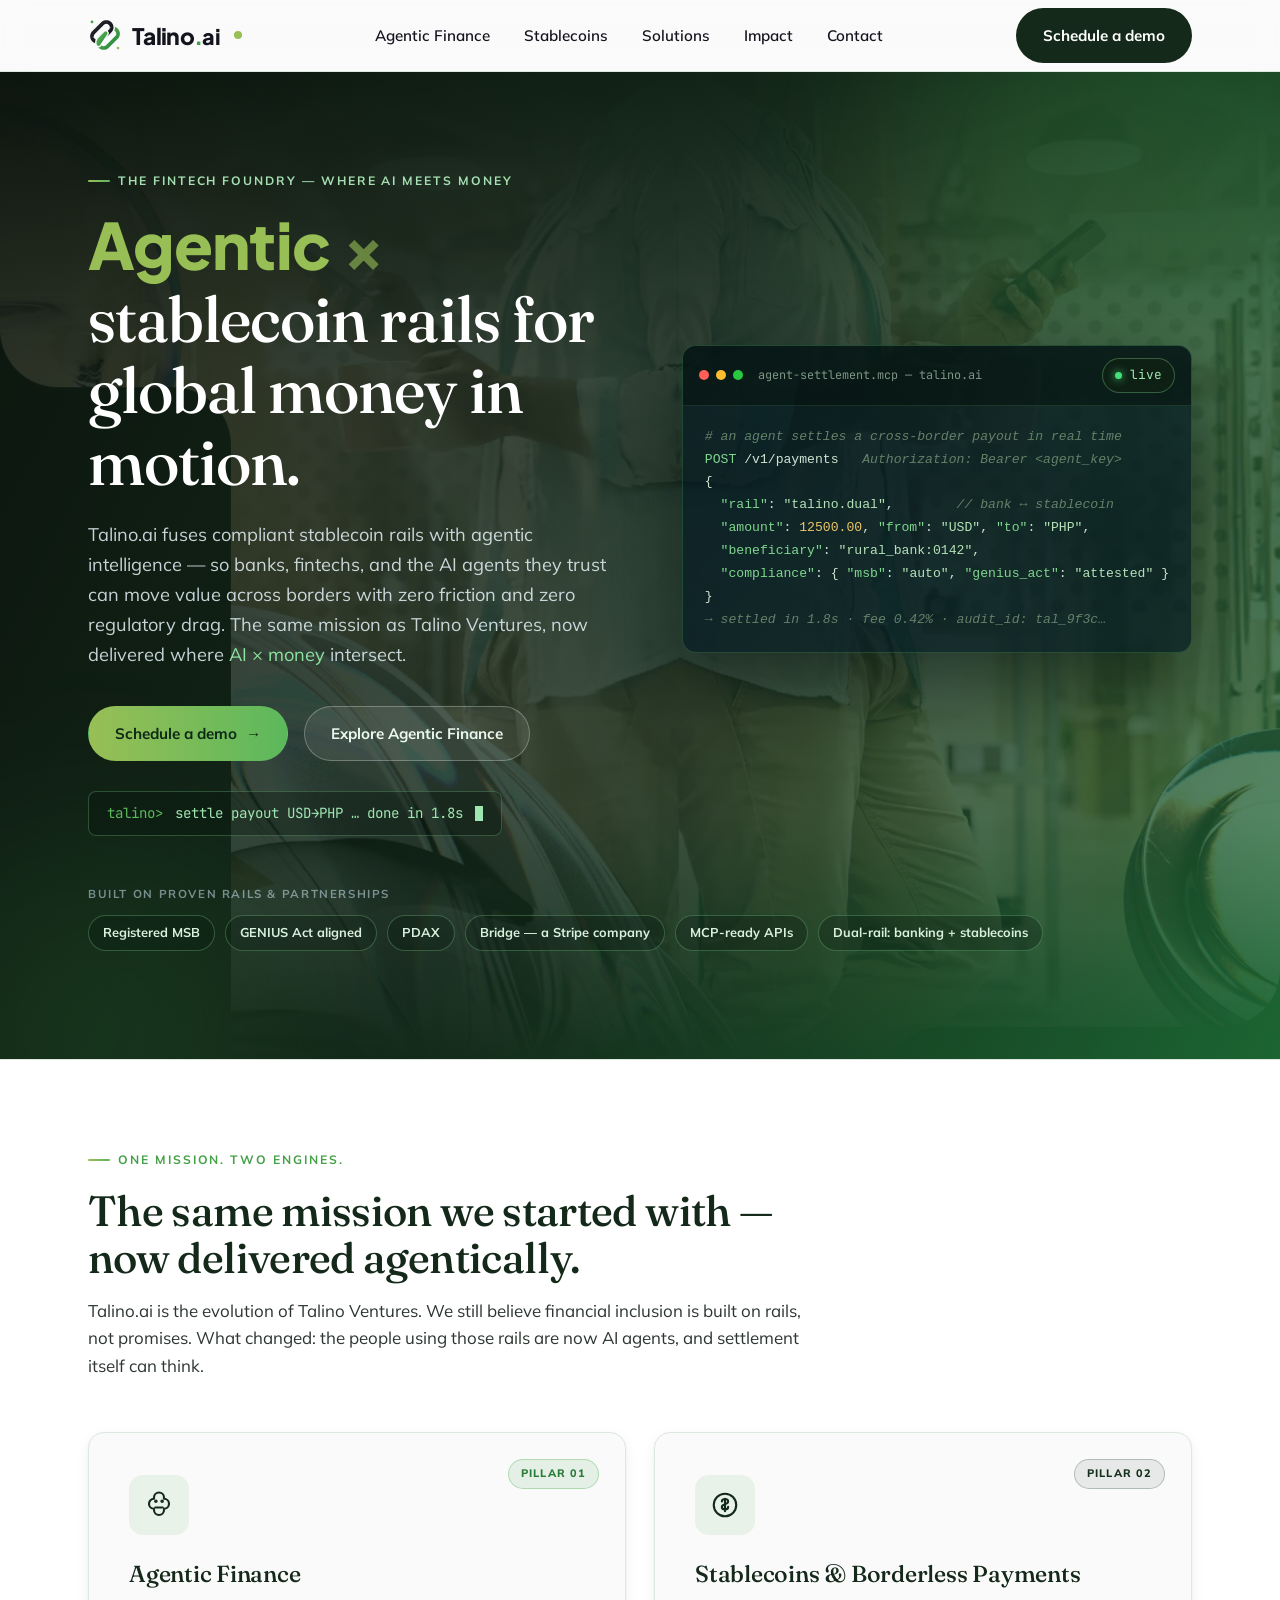
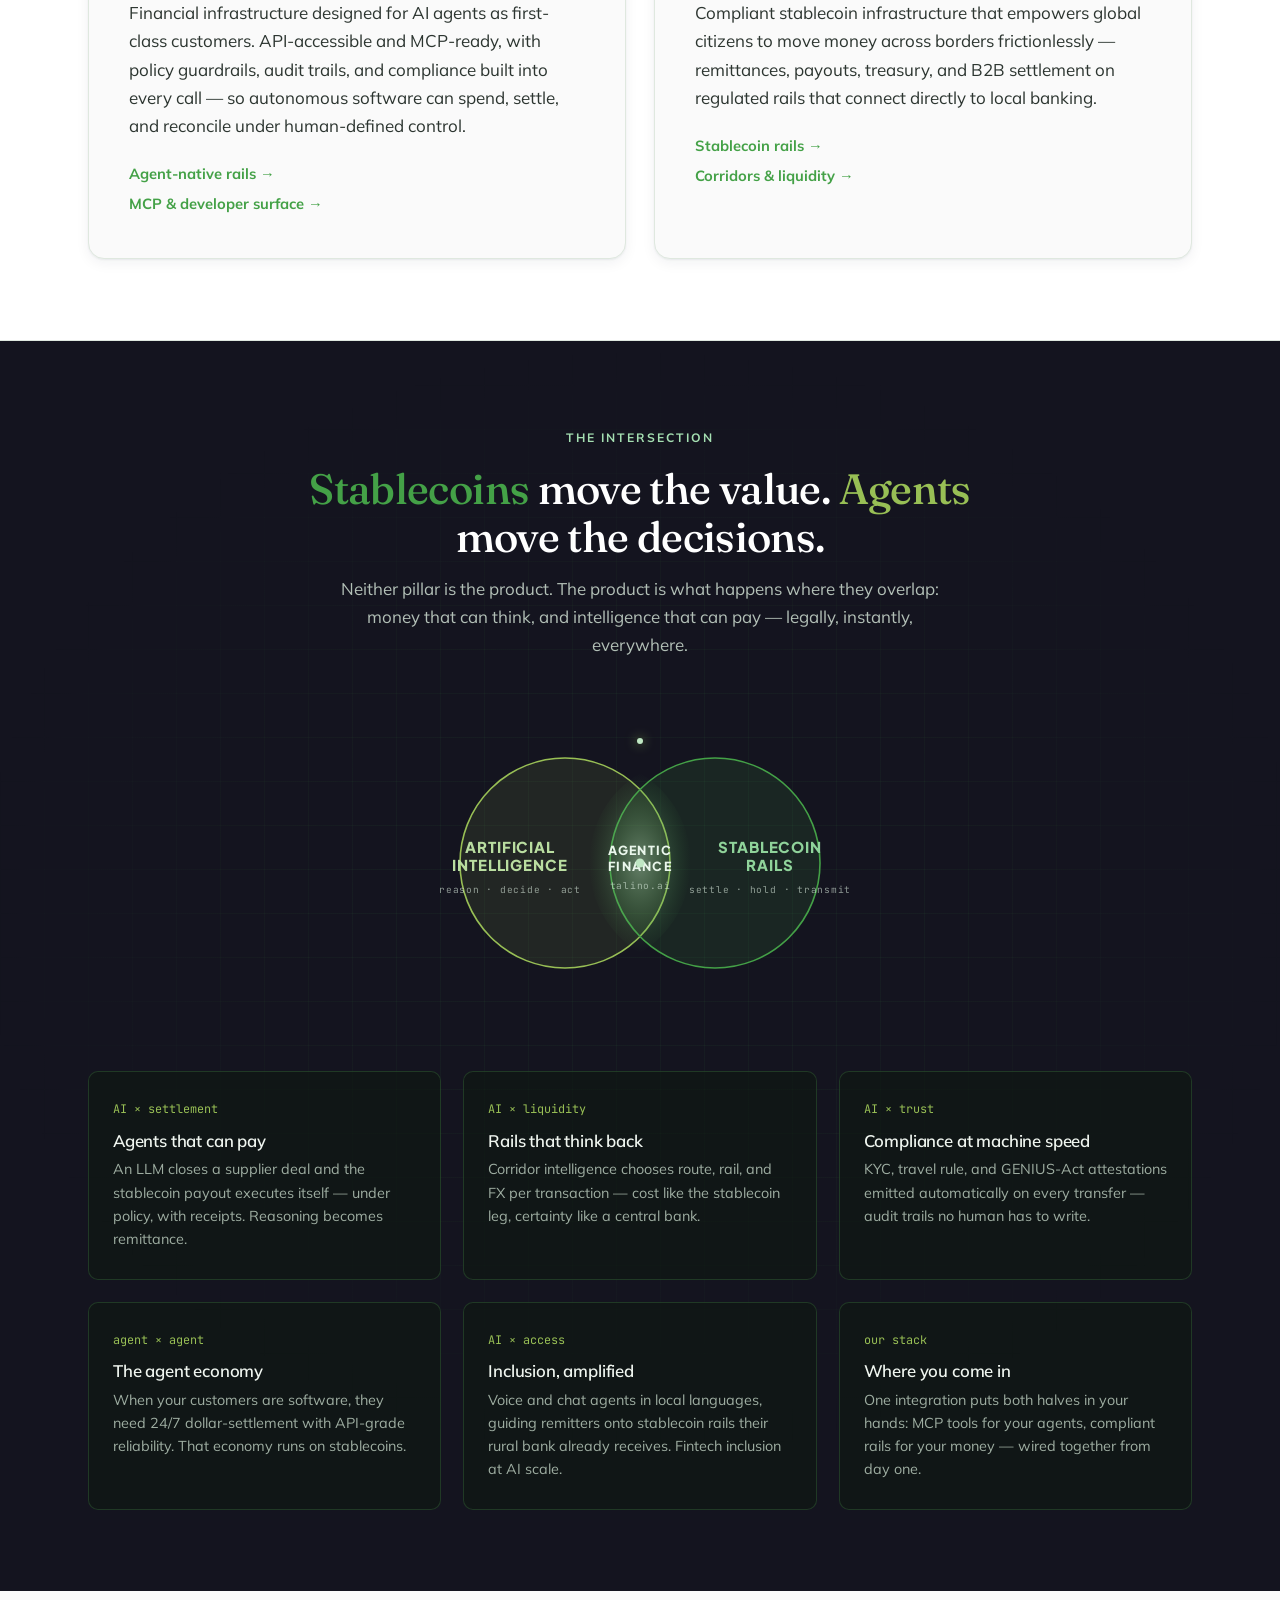
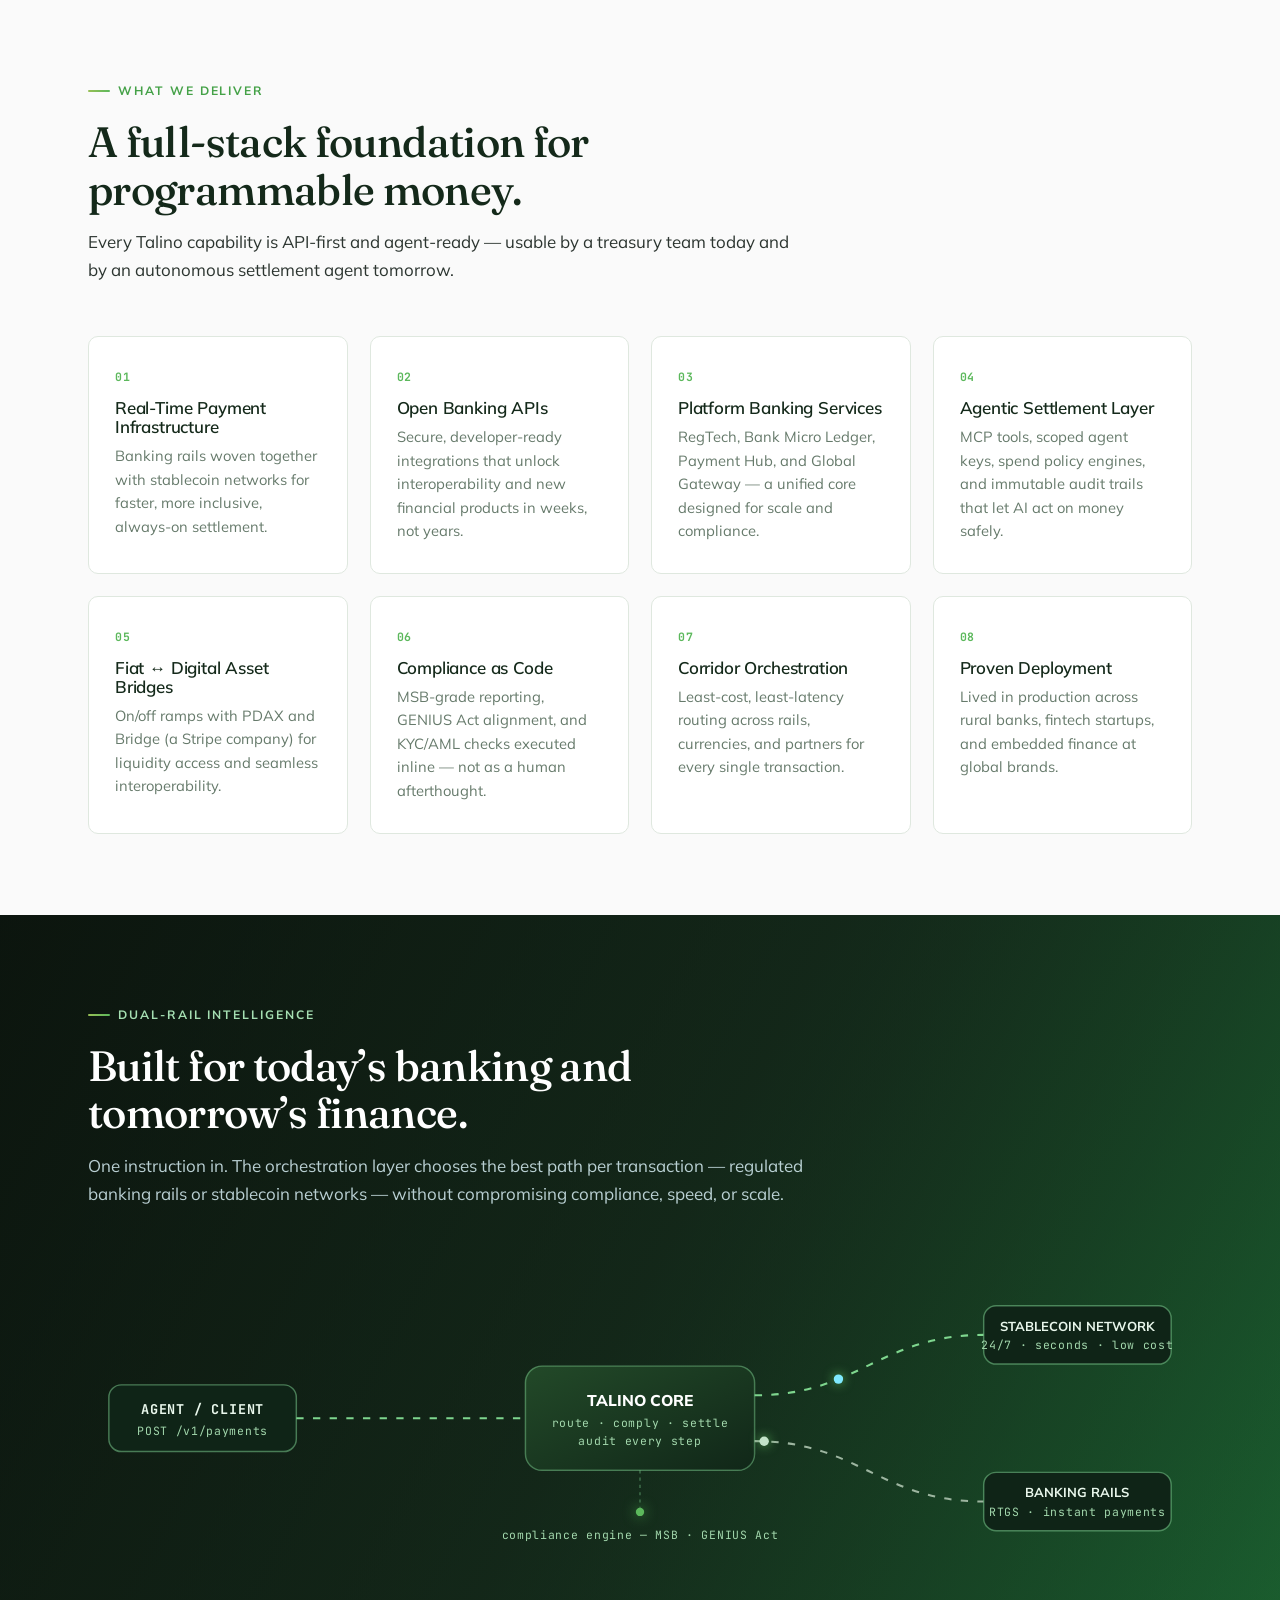
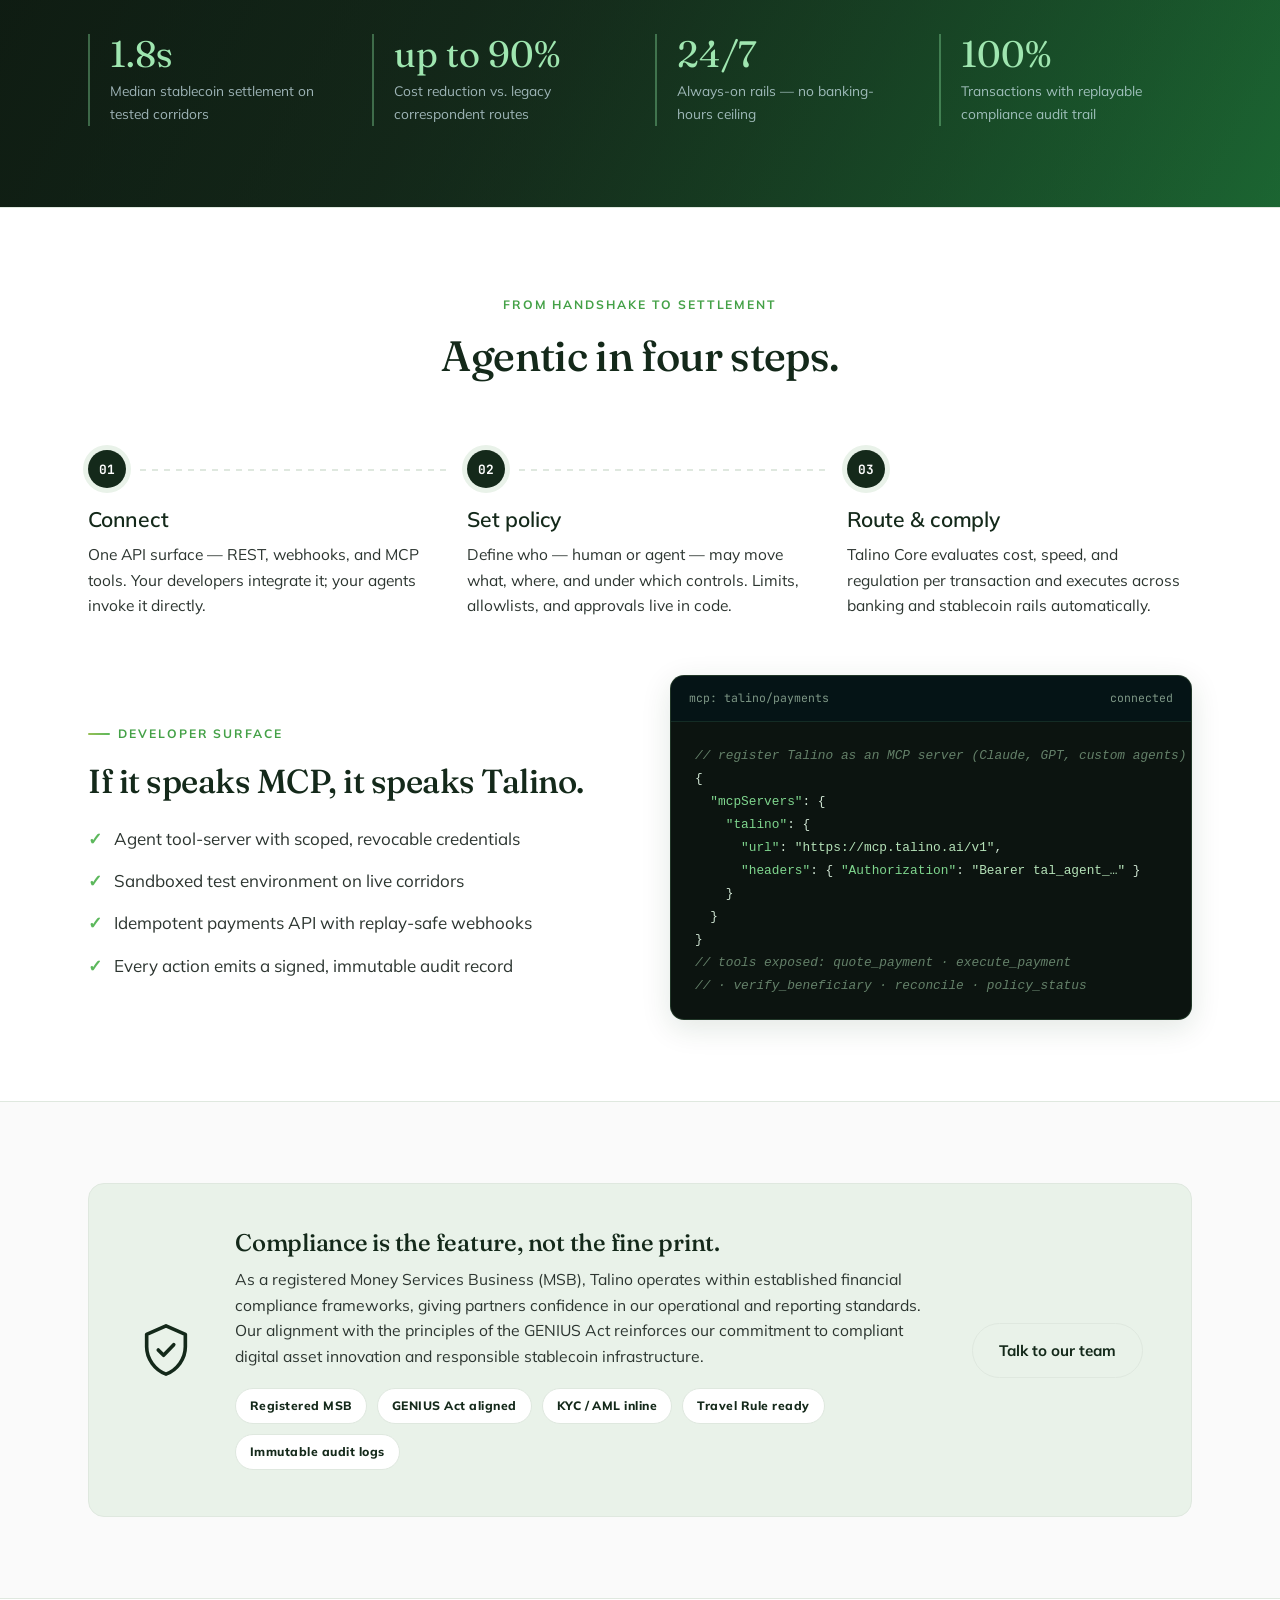
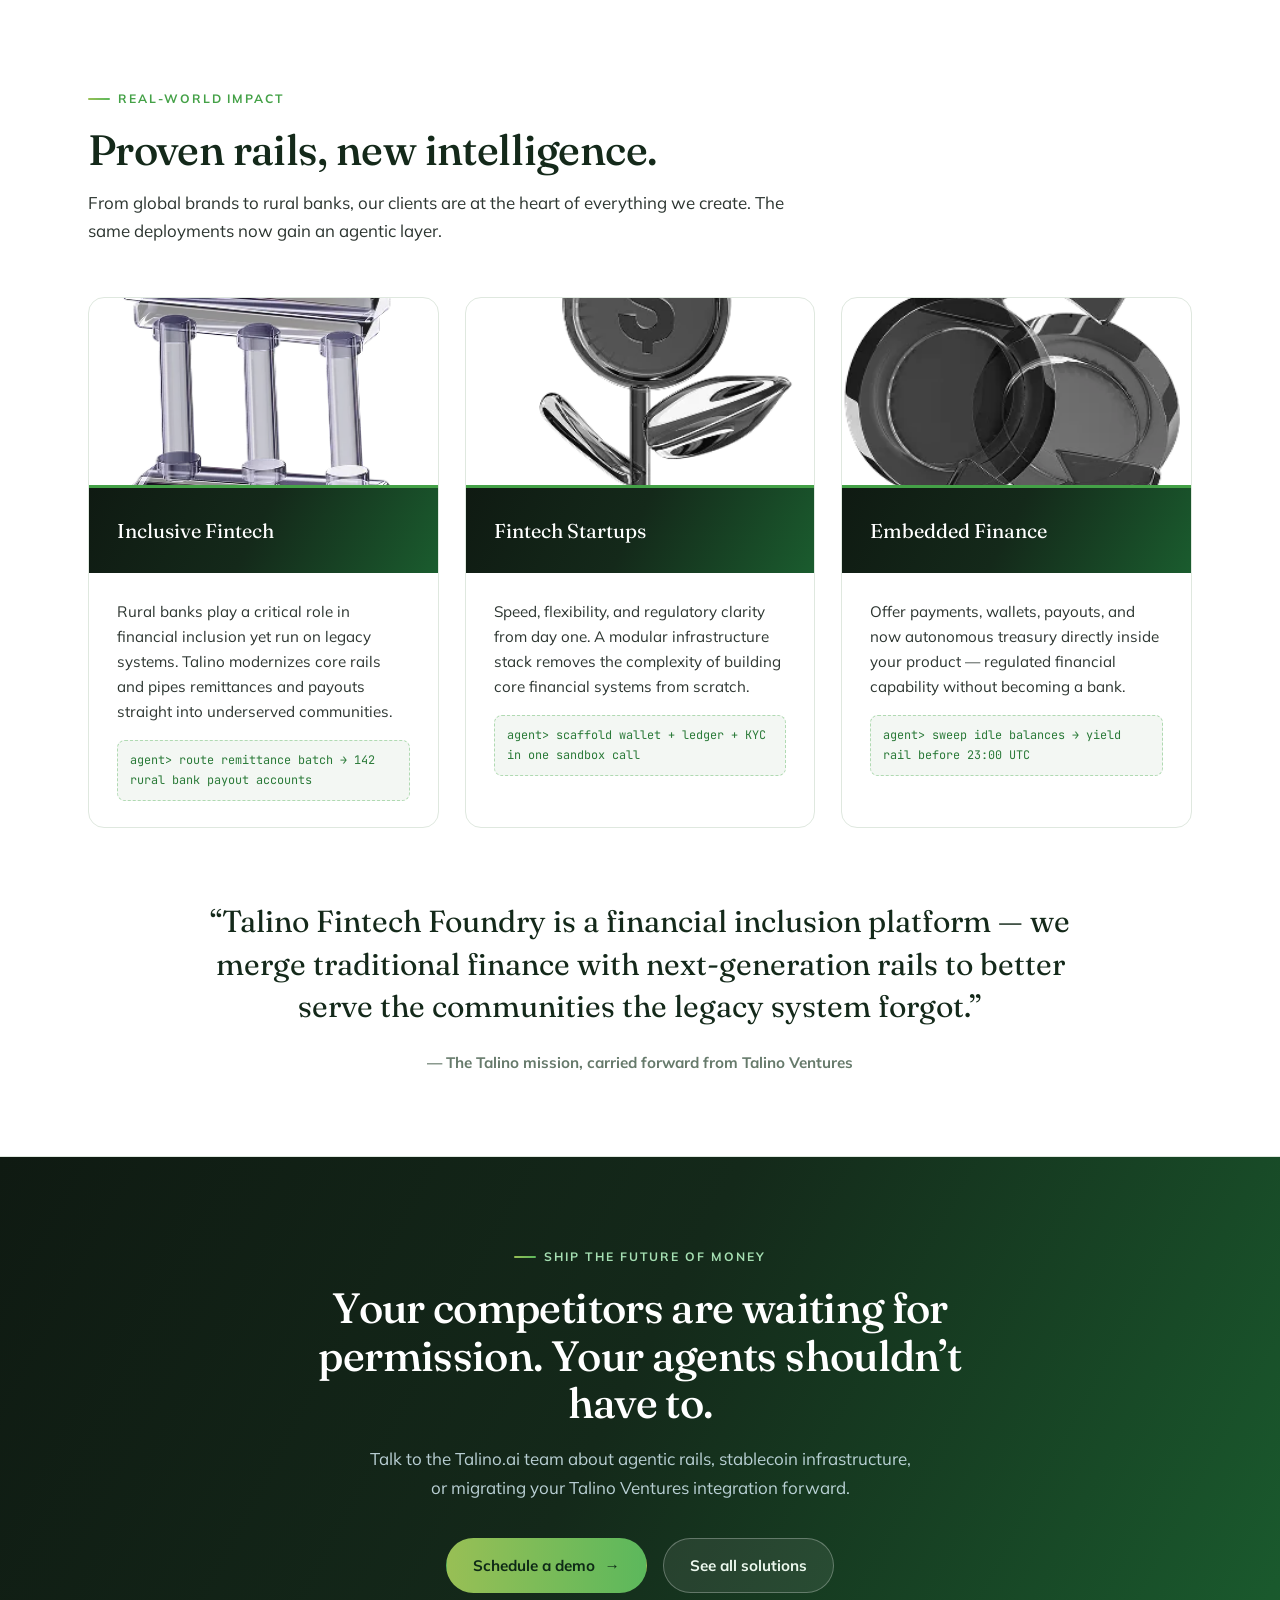
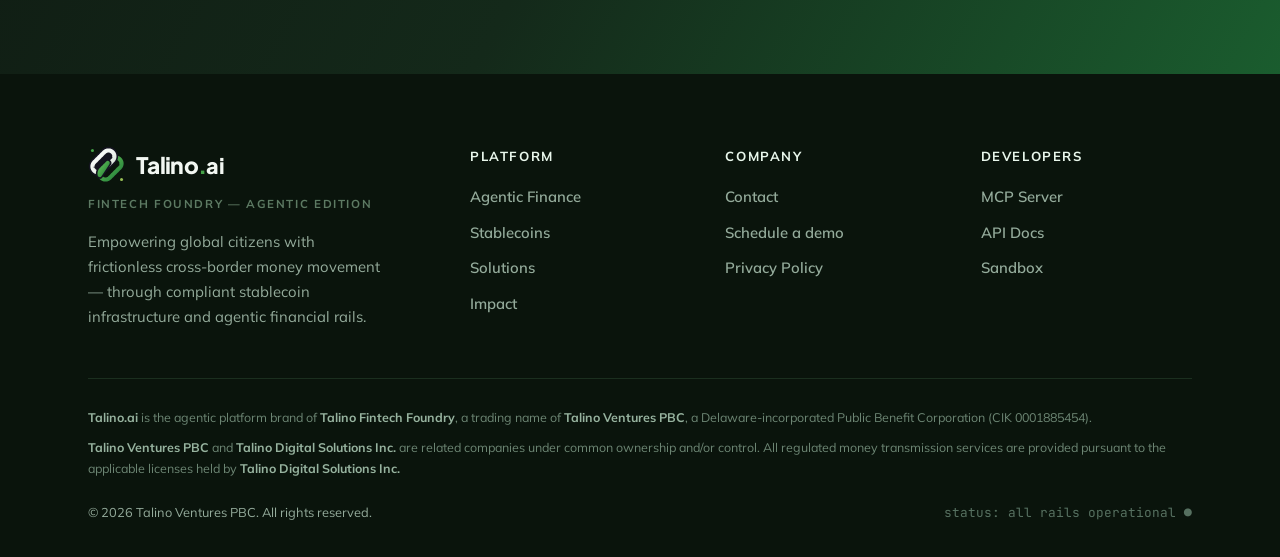
==== commit 5d83c547: "Rebrand to Talino Ventures brand kit: greens-on-ink, woven-link logo, AI x stablecoins intersection," ====
--- a/index.html
+++ b/index.html
@@ -7,16 +7,19 @@
 <meta name="description" content="Talino.ai is the agentic evolution of Talino Ventures: compliant stablecoin rails and AI-native financial infrastructure that move money across borders with zero friction.">
 <link rel="preconnect" href="https://fonts.googleapis.com">
 <link rel="preconnect" href="https://fonts.gstatic.com" crossorigin>
-<link href="https://fonts.googleapis.com/css2?family=Mulish:wght@400;500;600;700;800;900&family=Fraunces:ital,opsz,wght@0,9..144,400;0,9..144,500;0,9..144,600;1,9..144,400&family=JetBrains+Mono:wght@400;500;700&display=swap" rel="stylesheet">
+<link href="https://fonts.googleapis.com/css2?family=Mulish:wght@400;500;600;700;800;900&family=Plus+Jakarta+Sans:wght@600;700;800&family=Fraunces:ital,opsz,wght@0,9..144,400;0,9..144,500;0,9..144,600;1,9..144,400&family=JetBrains+Mono:wght@400;500;700&display=swap" rel="stylesheet">
 <link rel="stylesheet" href="assets/css/main.css">
-<link rel="icon" href="data:image/svg+xml,<svg xmlns='http://www.w3.org/2000/svg' viewBox='0 0 32 32'><rect width='32' height='32' rx='7' fill='%23003c4b'/><text x='16' y='22' font-family='sans-serif' font-size='17' font-weight='900' fill='%2300b6de' text-anchor='middle'>T</text></svg>">
+<link rel="icon" href="assets/img/mark.svg">
 </head>
 <body>
 
 <!-- ================= HEADER ================= -->
 <header class="site-header">
   <div class="container nav-wrap">
-    <a href="index.html" class="logo">talino<span class="dot">.</span><span class="tld">ai</span><span class="pulse"></span></a>
+    <a href="index.html" class="logo">
+      <img class="logo-mark" src="assets/img/mark-on-light.svg" alt="" width="34" height="34">
+      <span class="logo-word">Talino<span class="dot">.</span><span class="tld">ai</span></span><span class="pulse"></span>
+    </a>
     <nav class="main-nav" id="mainNav">
       <a class="nav-link" href="agentic-finance.html">Agentic Finance</a>
       <a class="nav-link" href="stablecoins.html">Stablecoins</a>
@@ -26,19 +29,23 @@
     </nav>
     <div class="nav-cta">
       <a href="contact.html" class="btn btn-primary">Schedule a demo</a>
-      <button class="menu-toggle" id="menuToggle" aria-label="Menu"><svg width="22" height="22" viewBox="0 0 24 24" fill="none" stroke="#003c4b" stroke-width="2.4" stroke-linecap="round"><path d="M3 6h18M3 12h18M3 18h18"/></svg></button>
+      <button class="menu-toggle" id="menuToggle" aria-label="Menu"><svg width="22" height="22" viewBox="0 0 24 24" fill="none" stroke="#1E7A3A" stroke-width="2.4" stroke-linecap="round"><path d="M3 6h18M3 12h18M3 18h18"/></svg></button>
     </div>
   </div>
 </header>
 
 <!-- ================= HERO ================= -->
 <section class="hero">
+  <video class="hero-video" autoplay muted loop playsinline poster="assets/img/hero-kv.webp">
+    <source src="assets/img/hero-connection.mp4" type="video/mp4">
+  </video>
+  <div class="hero-tint"></div>
   <div class="glow-orb a"></div><div class="glow-orb b"></div>
   <div class="container hero-grid">
     <div>
-      <span class="eyebrow on-dark">The fintech foundry, now agentic</span>
-      <h1>Money that moves at the speed of <em>intelligence</em>.</h1>
-      <p class="lead">Talino.ai builds compliant stablecoin rails and AI-native payment infrastructure — so financial institutions, fintechs, and autonomous agents can move value across borders with zero friction, and zero regulatory drag.</p>
+      <span class="eyebrow on-dark">The fintech foundry — where AI meets money</span>
+      <h1><em class="ai-x">Agentic</em>stablecoin rails for global money in motion.</h1>
+      <p class="lead">Talino.ai fuses compliant stablecoin rails with agentic intelligence — so banks, fintechs, and the AI agents they trust can move value across borders with zero friction and zero regulatory drag. The same mission as Talino Ventures, now delivered where <em style="color:#8FE3A1;font-style:normal">AI&nbsp;×&nbsp;money</em> intersect.</p>
       <div class="hero-actions">
         <a href="contact.html" class="btn btn-cyan">Schedule a demo <span class="arrow">→</span></a>
         <a href="agentic-finance.html" class="btn btn-ghost-light">Explore Agentic Finance</a>
@@ -106,6 +113,75 @@
   </div>
 </section>
 
+<!-- ================= THE INTERSECTION ================= -->
+<section class="section intersection" id="intersection">
+  <div class="container">
+    <div class="section-head center reveal">
+      <span class="eyebrow on-dark">The intersection</span>
+      <h2><span class="stb">Stablecoins</span> move the value. <span class="ai">Agents</span> move the decisions.</h2>
+      <p class="lead-d" style="margin-left:auto;margin-right:auto">Neither pillar is the product. The product is what happens where they overlap: money that can think, and intelligence that can pay — legally, instantly, everywhere.</p>
+    </div>
+    <div class="venn-wrap reveal">
+      <svg class="venn" viewBox="0 0 560 300" role="img" aria-label="Venn diagram: Artificial Intelligence intersecting Stablecoin rails, with Talino at the overlap">
+        <defs>
+          <radialGradient id="core" cx=".5" cy=".5" r=".5">
+            <stop offset="0" stop-color="#BFE7C3" stop-opacity=".85"/><stop offset="1" stop-color="#44A147" stop-opacity="0"/>
+          </radialGradient>
+        </defs>
+        <g class="orbit" style="transform-origin:280px 150px">
+          <circle r="3" class="spark" cx="280" cy="28"><animateMotion dur="0s"/></circle>
+        </g>
+        <circle cx="205" cy="150" r="105" class="ring fillai" stroke="#98BF55"/>
+        <circle cx="355" cy="150" r="105" class="ring fillstb" stroke="#44A147"/>
+        <path d="M280 60a105 105 0 0 0 0 180 105 105 0 0 0 0-180Z" fill="url(#core)" opacity=".5"/>
+        <text x="150" y="140" text-anchor="middle" class="lbl" fill="#B9DDA0">ARTIFICIAL</text>
+        <text x="150" y="158" text-anchor="middle" class="lbl" fill="#B9DDA0">INTELLIGENCE</text>
+        <text x="150" y="180" text-anchor="middle" class="sub">reason · decide · act</text>
+        <text x="410" y="140" text-anchor="middle" class="lbl" fill="#8fd39a">STABLECOIN</text>
+        <text x="410" y="158" text-anchor="middle" class="lbl" fill="#8fd39a">RAILS</text>
+        <text x="410" y="180" text-anchor="middle" class="sub">settle · hold · transmit</text>
+        <text x="280" y="142" text-anchor="middle" class="center-lbl">AGENTIC</text>
+        <text x="280" y="158" text-anchor="middle" class="center-lbl">FINANCE</text>
+        <text x="280" y="176" text-anchor="middle" class="sub" fill="#dff0e0">talino.ai</text>
+        <circle cx="280" cy="150" r="4" fill="#BFE7C3"><animate attributeName="r" values="3;5;3" dur="2.6s" repeatCount="indefinite"/></circle>
+        <path d="M130 40 q-18 -16 -8 -30" class="ring" stroke="#44A147" opacity=".0"/>
+      </svg>
+    </div>
+    <div class="x-grid">
+      <div class="x-cell reveal">
+        <div class="x-expr">AI × settlement</div>
+        <h3>Agents that can pay</h3>
+        <p>An LLM closes a supplier deal and the stablecoin payout executes itself — under policy, with receipts. Reasoning becomes remittance.</p>
+      </div>
+      <div class="x-cell reveal">
+        <div class="x-expr">AI × liquidity</div>
+        <h3>Rails that think back</h3>
+        <p>Corridor intelligence chooses route, rail, and FX per transaction — cost like the stablecoin leg, certainty like a central bank.</p>
+      </div>
+      <div class="x-cell reveal">
+        <div class="x-expr">AI × trust</div>
+        <h3>Compliance at machine speed</h3>
+        <p>KYC, travel rule, and GENIUS-Act attestations emitted automatically on every transfer — audit trails no human has to write.</p>
+      </div>
+      <div class="x-cell reveal">
+        <div class="x-expr">agent × agent</div>
+        <h3>The agent economy</h3>
+        <p>When your customers are software, they need 24/7 dollar-settlement with API-grade reliability. That economy runs on stablecoins.</p>
+      </div>
+      <div class="x-cell reveal">
+        <div class="x-expr">AI × access</div>
+        <h3>Inclusion, amplified</h3>
+        <p>Voice and chat agents in local languages, guiding remitters onto stablecoin rails their rural bank already receives. Fintech inclusion at AI scale.</p>
+      </div>
+      <div class="x-cell reveal">
+        <div class="x-expr">our stack</div>
+        <h3>Where you come in</h3>
+        <p>One integration puts both halves in your hands: MCP tools for your agents, compliant rails for your money — wired together from day one.</p>
+      </div>
+    </div>
+  </div>
+</section>
+
 <!-- ================= CAPABILITIES ================= -->
 <section class="section">
   <div class="container">
@@ -129,6 +205,10 @@
 
 <!-- ================= DUAL RAIL ================= -->
 <section class="section flow-section">
+  <video class="bg-video" autoplay muted loop playsinline>
+    <source src="assets/img/world-network.mp4" type="video/mp4">
+  </video>
+  <div class="hero-tint"></div>
   <div class="glow-orb a" style="opacity:.25"></div>
   <div class="container">
     <div class="section-head reveal">
@@ -140,33 +220,33 @@
       <svg viewBox="0 0 1060 300" role="img" aria-label="Diagram: an AI agent instruction routes across two rails — traditional banking and stablecoin network — to beneficiaries worldwide">
         <!-- left node: agent -->
         <rect x="20" y="118" width="180" height="64" rx="12" class="rail-node"/>
-        <text x="110" y="146" text-anchor="middle" class="rail-label" style="font-size:13px;fill:#dff3f9;font-weight:700">AGENT / CLIENT</text>
+        <text x="110" y="146" text-anchor="middle" class="rail-label" style="font-size:13px;fill:#e9f7ec;font-weight:700">AGENT / CLIENT</text>
         <text x="110" y="166" text-anchor="middle" class="rail-label">POST /v1/payments</text>
         <!-- core: orchestrator -->
-        <rect x="420" y="100" width="220" height="100" rx="16" class="rail-node" stroke="#00b6de" stroke-width="1.8"/>
+        <rect x="420" y="100" width="220" height="100" rx="16" class="rail-node" stroke="#5CB85C" stroke-width="1.8"/>
         <rect x="420" y="100" width="220" height="100" rx="16" fill="url(#coreGrad)" opacity="0.25"/>
         <text x="530" y="138" text-anchor="middle" style="font-family:Mulish,sans-serif;font-size:15px;font-weight:800;fill:#fff">TALINO CORE</text>
         <text x="530" y="158" text-anchor="middle" class="rail-label">route · comply · settle</text>
         <text x="530" y="176" text-anchor="middle" class="rail-label">audit every step</text>
         <!-- rails to right -->
-        <path id="railA" d="M640 128 C 740 128 760 70 860 70" fill="none" stroke="#4fd8f0" stroke-width="2" class="dash-flow"/>
-        <path id="railB" d="M640 172 C 740 172 760 230 860 230" fill="none" stroke="#8fb4d8" stroke-width="2" class="dash-flow" style="animation-duration:2.4s"/>
+        <path id="railA" d="M640 128 C 740 128 760 70 860 70" fill="none" stroke="#7ED68E" stroke-width="2" class="dash-flow"/>
+        <path id="railB" d="M640 172 C 740 172 760 230 860 230" fill="none" stroke="#9db5a0" stroke-width="2" class="dash-flow" style="animation-duration:2.4s"/>
         <!-- link agent->core -->
-        <path d="M200 150 L420 150" stroke="#4fd8f0" stroke-width="2" class="dash-flow"/>
+        <path d="M200 150 L420 150" stroke="#7ED68E" stroke-width="2" class="dash-flow"/>
         <!-- right nodes -->
         <rect x="860" y="42" width="180" height="56" rx="12" class="rail-node"/>
-        <text x="950" y="66" text-anchor="middle" style="font-family:Mulish;font-size:12.5px;font-weight:700;fill:#dff3f9">STABLECOIN NETWORK</text>
+        <text x="950" y="66" text-anchor="middle" style="font-family:Mulish;font-size:12.5px;font-weight:700;fill:#e9f7ec">STABLECOIN NETWORK</text>
         <text x="950" y="84" text-anchor="middle" class="rail-label">24/7 · seconds · low cost</text>
         <rect x="860" y="202" width="180" height="56" rx="12" class="rail-node"/>
-        <text x="950" y="226" text-anchor="middle" style="font-family:Mulish;font-size:12.5px;font-weight:700;fill:#dff3f9">BANKING RAILS</text>
+        <text x="950" y="226" text-anchor="middle" style="font-family:Mulish;font-size:12.5px;font-weight:700;fill:#e9f7ec">BANKING RAILS</text>
         <text x="950" y="244" text-anchor="middle" class="rail-label">RTGS · instant payments</text>
         <circle cx="530" cy="240" r="4" class="rail-node-core"><animate attributeName="opacity" values="1;.3;1" dur="2s" repeatCount="indefinite"/></circle>
         <text x="530" y="266" text-anchor="middle" class="rail-label">compliance engine — MSB · GENIUS Act</text>
-        <line x1="530" y1="200" x2="530" y2="236" stroke="rgba(127,217,238,.4)" stroke-width="1.4" stroke-dasharray="3 4"/>
-        <defs><linearGradient id="coreGrad" x1="0" y1="0" x2="1" y2="1"><stop offset="0" stop-color="#00b6de"/><stop offset="1" stop-color="#20355a"/></linearGradient></defs>
+        <line x1="530" y1="200" x2="530" y2="236" stroke="rgba(130,214,150,.4)" stroke-width="1.4" stroke-dasharray="3 4"/>
+        <defs><linearGradient id="coreGrad" x1="0" y1="0" x2="1" y2="1"><stop offset="0" stop-color="#5CB85C"/><stop offset="1" stop-color="#16301d"/></linearGradient></defs>
         <!-- moving packets -->
         <circle r="4.5" class="packet"><animateMotion dur="2.6s" repeatCount="indefinite"><mpath href="#railA"/></animateMotion></circle>
-        <circle r="4.5" class="packet" style="fill:#bcd9f2"><animateMotion dur="3.4s" repeatCount="indefinite"><mpath href="#railB"/></animateMotion></circle>
+        <circle r="4.5" class="packet" style="fill:#c3e3c9"><animateMotion dur="3.4s" repeatCount="indefinite"><mpath href="#railB"/></animateMotion></circle>
       </svg>
     </div>
     <div class="stats">
@@ -246,21 +326,21 @@
     </div>
     <div class="usecase-grid">
       <article class="usecase reveal">
-        <div class="uc-head">Inclusive Fintech</div>
+        <img class="uc-img" src="assets/img/bank.webp" alt="Rural banking partner screenshot"><div class="uc-head">Inclusive Fintech</div>
         <div class="uc-body">
           <p>Rural banks play a critical role in financial inclusion yet run on legacy systems. Talino modernizes core rails and pipes remittances and payouts straight into underserved communities.</p>
           <div class="agent-call">agent&gt; route remittance batch → 142 rural bank payout accounts</div>
         </div>
       </article>
       <article class="usecase reveal">
-        <div class="uc-head">Fintech Startups</div>
+        <img class="uc-img" src="assets/img/startup.webp" alt="Fintech startup partner screenshot"><div class="uc-head">Fintech Startups</div>
         <div class="uc-body">
           <p>Speed, flexibility, and regulatory clarity from day one. A modular infrastructure stack removes the complexity of building core financial systems from scratch.</p>
           <div class="agent-call">agent&gt; scaffold wallet + ledger + KYC in one sandbox call</div>
         </div>
       </article>
       <article class="usecase reveal">
-        <div class="uc-head">Embedded Finance</div>
+        <img class="uc-img" src="assets/img/embedded.webp" alt="Embedded finance partner screenshot"><div class="uc-head">Embedded Finance</div>
         <div class="uc-body">
           <p>Offer payments, wallets, payouts, and now autonomous treasury directly inside your product — regulated financial capability without becoming a bank.</p>
           <div class="agent-call">agent&gt; sweep idle balances → yield rail before 23:00 UTC</div>
@@ -293,7 +373,11 @@
   <div class="container">
     <div class="footer-grid">
       <div>
-        <a href="index.html" class="logo">talino<span class="dot">.</span><span class="tld">ai</span></a>
+        <a href="index.html" class="logo">
+        <img class="logo-mark" src="assets/img/mark.svg" alt="" width="38" height="38">
+        <span class="logo-word">Talino<span class="dot">.</span><span class="tld">ai</span></span>
+      </a>
+      <div class="logo-sub">Fintech Foundry — agentic edition</div>
         <p class="foot-mission">Empowering global citizens with frictionless cross-border money movement — through compliant stablecoin infrastructure and agentic financial rails.</p>
       </div>
       <div class="footer-col"><h4>Platform</h4><a href="agentic-finance.html">Agentic Finance</a><a href="stablecoins.html">Stablecoins</a><a href="solutions.html">Solutions</a><a href="index.html#impact">Impact</a></div>
@@ -306,7 +390,7 @@
     </div>
     <div class="footer-bottom">
       <span>© 2026 Talino Ventures PBC. All rights reserved.</span>
-      <span class="mono" style="color:#48626c">status: all rails operational ●</span>
+      <span class="mono" style="color:#567060">status: all rails operational ●</span>
     </div>
   </div>
 </footer>
--- a/assets/css/main.css
+++ b/assets/css/main.css
@@ -1,43 +1,46 @@
 /* ============================================================
    TALINO.AI — Design System
-   Brand base: Talinoventures.com (Webflow) — Mulish + serif
-   headlines, deep teal #003C4B, navy #20355A, off-white #FAFAFA
-   AI flair: data-teal glow #00B6DE, flow animations, grid motifs
+   Brand kit: Talinoventures.com — woven-link mark on near-black
+   #14141F, brand greens #1E7A3A / #44A147 / #98BF55, chrome,
+   Mulish body + Fraunces headlines. AI flair: flow animations,
+   grid motifs, terminal surfaces, the AI × Stablecoin intersection.
    ============================================================ */
 
 :root {
-  /* Brand palette (from talinoventures.com brand.css) */
-  --teal-900: #003c4b;
-  --teal-800: #0b4a5c;
-  --teal-700: #155e75;
-  --teal-500: #24719f;
-  --navy: #20355a;
-  --cyan: #00b6de;
-  --ink: #1b1e1e;
-  --ink-soft: #3c3c3c;
-  --slate: #758696;
+  /* Talino Ventures brand kit (logo + brand.css) */
+  --teal-900: #14291a;
+  --teal-800: #1E7A3A;
+  --teal-700: #2A7A38;
+  --teal-500: #44A147;
+  --navy: #16301d;
+  --cyan: #5CB85C;
+  --lime: #98BF55;
+  --ink: #14141f;
+  --ink-soft: #2c3530;
+  --slate: #667a6b;
   --paper: #fafafa;
-  --paper-2: #f5f7f8;
-  --mist: #e9f1f5;
-  --line: #dde7ec;
+  --paper-2: #f3f7f3;
+  --mist: #e9f2e9;
+  --line: #dfe8df;
   --white: #ffffff;
   --amber: #f59e0b;
 
   /* AI-flair derivatives */
-  --glow: rgba(0, 182, 222, 0.16);
-  --grad-hero: linear-gradient(118deg, #003c4b 0%, #123a5e 52%, #1e4d70 100%);
-  --grad-cyan: linear-gradient(90deg, #00b6de, #4fd8f0);
-  --grad-card-hover: linear-gradient(160deg, rgba(0,182,222,.09), rgba(0,60,75,.05));
-
-  --font-sans: "Mulish", "Plus Jakarta Sans", -apple-system, BlinkMacSystemFont, "Segoe UI", Roboto, sans-serif;
+  --glow: rgba(76, 175, 80, 0.16);
+  --grad-hero: linear-gradient(118deg, #0f1a12 0%, #14291a 48%, #1E7A3A 130%);
+  --grad-cyan: linear-gradient(90deg, #98BF55, #5CB85C);
+  --grad-card-hover: linear-gradient(160deg, rgba(76,175,80,.09), rgba(20,60,28,.05));
+
+  --font-sans: "Mulish", -apple-system, BlinkMacSystemFont, "Segoe UI", Roboto, sans-serif;
+  --font-geo: "Plus Jakarta Sans", var(--font-sans);
   --font-serif: "Fraunces", "Tiempos Headline", Georgia, "Times New Roman", serif;
   --font-mono: "JetBrains Mono", "SFMono-Regular", Consolas, "Liberation Mono", monospace;
 
   --radius: 16px;
   --radius-sm: 10px;
   --shadow-sm: 0 1px 2px rgba(16, 42, 54, 0.06), 0 4px 14px rgba(16, 42, 54, 0.06);
-  --shadow-md: 0 8px 30px rgba(0, 60, 75, 0.12);
-  --shadow-glow: 0 0 0 1px rgba(0, 182, 222, 0.25), 0 12px 40px rgba(0, 182, 222, 0.18);
+  --shadow-md: 0 8px 30px rgba(20, 60, 28, 0.12);
+  --shadow-glow: 0 0 0 1px rgba(76, 175, 80, 0.25), 0 12px 40px rgba(76, 175, 80, 0.18);
 
   --container: 1160px;
   --header-h: 72px;
@@ -75,7 +78,7 @@
 .eyebrow::before {
   content: ""; width: 22px; height: 2px; background: var(--grad-cyan); border-radius: 2px;
 }
-.eyebrow.on-dark { color: #7fd9ee; }
+.eyebrow.on-dark { color: #A5DFB2; }
 
 .mono { font-family: var(--font-mono); }
 
@@ -92,19 +95,24 @@
   border-bottom: 1px solid var(--line);
 }
 .nav-wrap { display: flex; align-items: center; justify-content: space-between; width: 100%; }
-.logo { display: flex; align-items: baseline; gap: 1px; font-family: var(--font-sans); font-weight: 800; font-size: 1.42rem; color: var(--teal-900); letter-spacing: -0.03em; }
-.logo .dot { color: var(--cyan); }
+.logo { display: flex; align-items: center; gap: 10px; }
+.logo-mark { display: block; }
+.logo-word { font-family: var(--font-geo); font-weight: 800; font-size: 1.42rem; color: var(--ink); letter-spacing: -0.03em; }
+.logo .dot { color: var(--teal-500); }
 .logo .tld { font-size: .95em; }
+.site-header .logo-word { color: var(--ink); }
+.site-footer .logo-word, .hero .logo-word { color: #f2f7f2; }
+.logo-sub { margin-top: 10px; font-size: .72rem; letter-spacing: .14em; text-transform: uppercase; color: #5d7a63; font-weight: 700; }
 .logo .pulse {
   width: 8px; height: 8px; border-radius: 50%;
-  background: var(--cyan); align-self: center; margin-left: 7px;
+  background: var(--lime); align-self: center; margin-left: 4px;
   box-shadow: 0 0 0 0 var(--glow);
   animation: pulse 2.4s infinite;
 }
 @keyframes pulse {
-  0% { box-shadow: 0 0 0 0 rgba(0,182,222,.45); }
-  70% { box-shadow: 0 0 0 10px rgba(0,182,222,0); }
-  100% { box-shadow: 0 0 0 0 rgba(0,182,222,0); }
+  0% { box-shadow: 0 0 0 0 rgba(76,175,80,.45); }
+  70% { box-shadow: 0 0 0 10px rgba(76,175,80,0); }
+  100% { box-shadow: 0 0 0 0 rgba(76,175,80,0); }
 }
 .main-nav { display: flex; align-items: center; gap: 34px; }
 .main-nav a.nav-link { color: var(--ink); font-weight: 600; font-size: .95rem; }
@@ -124,11 +132,11 @@
 }
 .btn-primary { background: var(--teal-900); color: var(--white); }
 .btn-primary:hover { background: var(--teal-700); color: #fff; box-shadow: var(--shadow-glow); transform: translateY(-1px); }
-.btn-cyan { background: var(--grad-cyan); color: #00323e; }
-.btn-cyan:hover { color: #00323e; box-shadow: 0 10px 30px rgba(0,182,222,.35); transform: translateY(-1px); }
+.btn-cyan { background: var(--grad-cyan); color: #0e2a16; }
+.btn-cyan:hover { color: #0e2a16; box-shadow: 0 10px 30px rgba(76,175,80,.35); transform: translateY(-1px); }
 .btn-ghost { background: transparent; color: var(--teal-900); border-color: var(--line); }
 .btn-ghost:hover { border-color: var(--cyan); color: var(--teal-700); }
-.btn-ghost-light { background: rgba(255,255,255,.08); color: #eaf7fb; border-color: rgba(255,255,255,.28); }
+.btn-ghost-light { background: rgba(255,255,255,.08); color: #ecf8ee; border-color: rgba(255,255,255,.28); }
 .btn-ghost-light:hover { color: #fff; border-color: var(--cyan); }
 .btn .arrow { transition: transform .2s ease; }
 .btn:hover .arrow { transform: translateX(3px); }
@@ -146,26 +154,26 @@
 .hero .glow-orb {
   position: absolute; border-radius: 50%; filter: blur(90px); opacity: .5; pointer-events: none;
 }
-.hero .glow-orb.a { width: 480px; height: 480px; background: rgba(0,182,222,.35); top: -140px; right: -80px; animation: drift 14s ease-in-out infinite alternate; }
-.hero .glow-orb.b { width: 380px; height: 380px; background: rgba(36,113,159,.4); bottom: -160px; left: -100px; animation: drift 18s ease-in-out infinite alternate-reverse; }
+.hero .glow-orb.a { width: 480px; height: 480px; background: rgba(76,175,80,.35); top: -140px; right: -80px; animation: drift 14s ease-in-out infinite alternate; }
+.hero .glow-orb.b { width: 380px; height: 380px; background: rgba(46,122,56,.42); bottom: -160px; left: -100px; animation: drift 18s ease-in-out infinite alternate-reverse; }
 @keyframes drift { from { transform: translate(0,0) scale(1); } to { transform: translate(-40px, 30px) scale(1.12); } }
 
 .hero-grid { position: relative; display: grid; grid-template-columns: 1.08fr .92fr; gap: 56px; align-items: center; }
 .hero h1 { color: #fff; }
-.hero h1 em { font-style: italic; color: #6fdcf3; }
+.hero h1 em { font-style: italic; color: #8FE3A1; }
 .hero p.lead { color: rgba(226, 240, 246, 0.86); margin-top: 22px; font-size: 1.14rem; }
 .hero-actions { display: flex; gap: 16px; margin-top: 36px; flex-wrap: wrap; }
 
 /* typewriter role line */
 .agent-line {
   margin-top: 30px; display: inline-flex; align-items: center; gap: 12px;
-  font-family: var(--font-mono); font-size: .88rem; color: #9be8f7;
-  background: rgba(0, 30, 40, 0.35);
-  border: 1px solid rgba(127, 217, 238, 0.28);
+  font-family: var(--font-mono); font-size: .88rem; color: #9fe6b0;
+  background: rgba(6, 22, 12, 0.35);
+  border: 1px solid rgba(130, 214, 150, 0.28);
   padding: 10px 18px; border-radius: 8px;
 }
 .agent-line .prompt { color: var(--cyan); }
-.agent-line .cursor { display: inline-block; width: 8px; height: 1.05em; background: #9be8f7; vertical-align: text-bottom; animation: blink 1.05s steps(1) infinite; }
+.agent-line .cursor { display: inline-block; width: 8px; height: 1.05em; background: #9fe6b0; vertical-align: text-bottom; animation: blink 1.05s steps(1) infinite; }
 @keyframes blink { 50% { opacity: 0; } }
 
 /* partner chips under hero */
@@ -173,35 +181,35 @@
 .trust-strip .label { font-size: .72rem; letter-spacing: .14em; text-transform: uppercase; color: rgba(200, 226, 236, .55); font-weight: 700; }
 .trust-strip .chips { display: flex; flex-wrap: wrap; gap: 10px; margin-top: 12px; }
 .chip {
-  font-size: .8rem; font-weight: 700; color: #cfeef7;
-  border: 1px solid rgba(127,217,238,.3); border-radius: 999px; padding: 6px 14px;
-  background: rgba(0, 40, 52, .3);
+  font-size: .8rem; font-weight: 700; color: #d9f0dd;
+  border: 1px solid rgba(130,214,150,.3); border-radius: 999px; padding: 6px 14px;
+  background: rgba(8, 26, 15, .3);
 }
 
 /* ---------- hero visual: agent terminal card ---------- */
 .hero-visual { position: relative; }
 .terminal-card {
   background: rgba(4, 24, 32, 0.72);
-  border: 1px solid rgba(127, 217, 238, 0.22);
+  border: 1px solid rgba(130, 214, 150, 0.22);
   border-radius: 14px; overflow: hidden;
-  box-shadow: 0 30px 80px rgba(0, 10, 16, 0.5);
+  box-shadow: 0 30px 80px rgba(2, 10, 6, 0.5);
   font-family: var(--font-mono); font-size: .82rem; line-height: 1.75;
 }
-.terminal-card .tbar { display: flex; align-items: center; gap: 7px; padding: 12px 16px; border-bottom: 1px solid rgba(127,217,238,.14); background: rgba(0, 20, 28, .5); }
+.terminal-card .tbar { display: flex; align-items: center; gap: 7px; padding: 12px 16px; border-bottom: 1px solid rgba(130,214,150,.14); background: rgba(4, 16, 10, .5); }
 .terminal-card .tbar i { width: 10px; height: 10px; border-radius: 50%; display: inline-block; }
 .terminal-card .tbar i:nth-child(1){background:#ff5f57}.terminal-card .tbar i:nth-child(2){background:#febc2e}.terminal-card .tbar i:nth-child(3){background:#28c840}
-.terminal-card .tbar .tname { margin-left: 8px; color: #6f93a0; font-size: .74rem; }
-.terminal-card pre { padding: 20px 22px; color: #b8dbe6; overflow-x: auto; }
-.tk { color: #57c7e8; }         /* keys */
+.terminal-card .tbar .tname { margin-left: 8px; color: #7d9685; font-size: .74rem; }
+.terminal-card pre { padding: 20px 22px; color: #cfe4d2; overflow-x: auto; }
+.tk { color: #6fd18a; }         /* keys */
 .tn { color: #f3c969; }         /* numbers */
 .ts { color: #9fe3b1; }         /* strings */
-.tc { color: #5d7d8a; font-style: italic; }  /* comments */
+.tc { color: #68856f; font-style: italic; }  /* comments */
 .agent-tag {
   display: inline-flex; align-items: center; gap: 8px;
-  background: #07222c; border: 1px solid rgba(127,217,238,.35);
-  padding: 5px 12px; border-radius: 999px; font-size: .8rem; color: #8fe0f4;
-}
-.agent-tag .live { width: 7px; height: 7px; border-radius: 50%; background: #2ee6a8; box-shadow: 0 0 8px #2ee6a8; animation: pulse 1.8s infinite; }
+  background: #0e1f14; border: 1px solid rgba(130,214,150,.35);
+  padding: 5px 12px; border-radius: 999px; font-size: .8rem; color: #9FE6B0;
+}
+.agent-tag .live { width: 7px; height: 7px; border-radius: 50%; background: #43e07a; box-shadow: 0 0 8px #43e07a; animation: pulse 1.8s infinite; }
 
 /* ============================================================
    SECTIONS
@@ -247,8 +255,8 @@
   position: absolute; top: 26px; right: 26px; font-size: .68rem; font-weight: 800;
   letter-spacing: .1em; text-transform: uppercase; padding: 5px 12px; border-radius: 999px;
 }
-.badge-teal { background: rgba(0,182,222,.12); color: var(--teal-700); border: 1px solid rgba(0,182,222,.35); }
-.badge-navy { background: rgba(32,53,90,.08); color: var(--navy); border: 1px solid rgba(32,53,90,.25); }
+.badge-teal { background: rgba(76,175,80,.12); color: var(--teal-700); border: 1px solid rgba(76,175,80,.35); }
+.badge-navy { background: rgba(22,48,29,.08); color: var(--navy); border: 1px solid rgba(22,48,29,.25); }
 
 /* ---------- capability grid ---------- */
 .cap-grid { display: grid; grid-template-columns: repeat(4, 1fr); gap: 22px; }
@@ -256,7 +264,7 @@
   background: var(--white); border: 1px solid var(--line); border-radius: var(--radius-sm);
   padding: 30px 26px; transition: border-color .2s ease, box-shadow .2s ease, transform .2s ease;
 }
-.cap-card:hover { border-color: rgba(0,182,222,.5); box-shadow: 0 10px 30px rgba(0,60,75,.08); transform: translateY(-3px); }
+.cap-card:hover { border-color: rgba(76,175,80,.5); box-shadow: 0 10px 30px rgba(20,60,28,.08); transform: translateY(-3px); }
 .cap-card .num { font-family: var(--font-mono); font-size: .72rem; color: var(--cyan); font-weight: 700; letter-spacing: .08em; }
 .cap-card h3 { font-size: 1.06rem; margin: 12px 0 8px; }
 .cap-card p { font-size: .92rem; color: var(--slate); line-height: 1.6; }
@@ -266,17 +274,17 @@
 .flow-section h2 { color: #fff; }
 .flow-section .rail-viz { margin-top: 54px; }
 .flow-section .rail-viz svg { width: 100%; height: auto; }
-.rail-label { font-family: var(--font-mono); font-size: 11px; fill: #8fd4e6; letter-spacing: .06em; }
-.rail-node { fill: #06232e; stroke: rgba(127,217,238,.5); stroke-width: 1.4; }
-.rail-node-core { fill: var(--cyan); filter: drop-shadow(0 0 6px rgba(0,182,222,.9)); }
+.rail-label { font-family: var(--font-mono); font-size: 11px; fill: #a2d7ac; letter-spacing: .06em; }
+.rail-node { fill: #0f2417; stroke: rgba(130,214,150,.5); stroke-width: 1.4; }
+.rail-node-core { fill: var(--cyan); filter: drop-shadow(0 0 6px rgba(76,175,80,.9)); }
 .dash-flow { stroke-dasharray: 7 9; animation: dashmove 1.6s linear infinite; }
 @keyframes dashmove { to { stroke-dashoffset: -32; } }
-.packet { fill: #7fe9ff; filter: drop-shadow(0 0 5px #00b6de); }
+.packet { fill: #7fe9ff; filter: drop-shadow(0 0 5px #5CB85C); }
 
 /* stats row */
 .stats { display: grid; grid-template-columns: repeat(4, 1fr); gap: 30px; margin-top: 60px; }
-.stat { border-left: 2px solid rgba(127,217,238,.4); padding-left: 20px; }
-.stat .v { font-family: var(--font-serif); font-size: 2.3rem; color: #8fe0f4; line-height: 1.1; }
+.stat { border-left: 2px solid rgba(130,214,150,.4); padding-left: 20px; }
+.stat .v { font-family: var(--font-serif); font-size: 2.3rem; color: #9FE6B0; line-height: 1.1; }
 .stat .k { font-size: .86rem; color: rgba(210,234,242,.72); margin-top: 6px; }
 
 /* ---------- how it works ---------- */
@@ -300,12 +308,12 @@
 /* ---------- code / API block ---------- */
 .split { display: grid; grid-template-columns: 1fr 1fr; gap: 60px; align-items: center; }
 .code-panel {
-  background: #04181f; border: 1px solid rgba(127,217,238,.18); border-radius: 14px;
+  background: #0c1410; border: 1px solid rgba(130,214,150,.18); border-radius: 14px;
   font-family: var(--font-mono); font-size: .8rem; line-height: 1.8; overflow: hidden;
   box-shadow: var(--shadow-md);
 }
-.code-panel .chead { display: flex; justify-content: space-between; padding: 12px 18px; color: #6f93a0; font-size: .72rem; border-bottom: 1px solid rgba(127,217,238,.12); background: rgba(0,20,28,.6); }
-.code-panel pre { padding: 22px 24px; color: #b8dbe6; overflow-x: auto; }
+.code-panel .chead { display: flex; justify-content: space-between; padding: 12px 18px; color: #7d9685; font-size: .72rem; border-bottom: 1px solid rgba(130,214,150,.12); background: rgba(0,20,28,.6); }
+.code-panel pre { padding: 22px 24px; color: #cfe4d2; overflow-x: auto; }
 .split .checklist { margin-top: 26px; display: flex; flex-direction: column; gap: 14px; }
 .checklist li { list-style: none; display: flex; gap: 12px; color: var(--ink-soft); }
 .checklist .tick { color: var(--cyan); font-weight: 800; }
@@ -340,7 +348,7 @@
 }
 .usecase .uc-body { padding: 26px 28px; flex: 1; }
 .usecase .uc-body p { color: var(--ink-soft); font-size: .95rem; }
-.usecase .uc-body .agent-call { margin-top: 16px; font-family: var(--font-mono); font-size: .74rem; color: var(--teal-700); background: var(--paper-2); border: 1px dashed rgba(0,182,222,.4); padding: 10px 12px; border-radius: 8px; }
+.usecase .uc-body .agent-call { margin-top: 16px; font-family: var(--font-mono); font-size: .74rem; color: var(--teal-700); background: var(--paper-2); border: 1px dashed rgba(76,175,80,.4); padding: 10px 12px; border-radius: 8px; }
 
 /* ---------- CTA band ---------- */
 .cta-band { background: var(--grad-hero); position: relative; overflow: hidden; border-radius: 0; }
@@ -415,15 +423,15 @@
 /* ============================================================
    FOOTER
    ============================================================ */
-.site-footer { background: #051c24; color: #9db4bd; padding: 72px 0 34px; font-size: .93rem; }
-.footer-grid { display: grid; grid-template-columns: 1.6fr 1fr 1fr 1fr; gap: 44px; padding-bottom: 48px; border-bottom: 1px solid rgba(127,217,238,.14); }
+.site-footer { background: #0a140c; color: #94ab9b; padding: 72px 0 34px; font-size: .93rem; }
+.footer-grid { display: grid; grid-template-columns: 1.6fr 1fr 1fr 1fr; gap: 44px; padding-bottom: 48px; border-bottom: 1px solid rgba(130,214,150,.14); }
 .site-footer .logo { color: #fff; }
 .site-footer .foot-mission { margin-top: 16px; max-width: 300px; line-height: 1.7; }
-.footer-col h4 { color: #dff3f9; font-size: .82rem; letter-spacing: .12em; text-transform: uppercase; margin-bottom: 18px; font-family: var(--font-sans); }
-.footer-col a { display: block; color: #9db4bd; margin-bottom: 11px; font-weight: 600; }
+.footer-col h4 { color: #e9f7ec; font-size: .82rem; letter-spacing: .12em; text-transform: uppercase; margin-bottom: 18px; font-family: var(--font-sans); }
+.footer-col a { display: block; color: #94ab9b; margin-bottom: 11px; font-weight: 600; }
 .footer-col a:hover { color: var(--cyan); }
-.footer-legal { padding-top: 28px; font-size: .78rem; line-height: 1.75; color: #5f7a84; }
-.footer-legal strong { color: #86a3ad; }
+.footer-legal { padding-top: 28px; font-size: .78rem; line-height: 1.75; color: #6d8674; }
+.footer-legal strong { color: #97b39f; }
 .footer-bottom { display: flex; justify-content: space-between; gap: 20px; flex-wrap: wrap; margin-top: 22px; font-size: .8rem; }
 
 /* ============================================================
@@ -458,3 +466,67 @@
   .compliance { flex-direction: column; padding: 32px 26px; }
   .stats { grid-template-columns: 1fr 1fr; gap: 20px; }
 }
+
+/* ============================================================
+   THE INTERSECTION — AI × Stablecoins centerpiece
+   ============================================================ */
+.intersection { position: relative; overflow: hidden; background: var(--ink); color: #eaf3ea; }
+.intersection::before {
+  content: ""; position: absolute; inset: 0; pointer-events: none;
+  background-image: linear-gradient(rgba(76,175,80,.06) 1px, transparent 1px),
+                    linear-gradient(90deg, rgba(76,175,80,.06) 1px, transparent 1px);
+  background-size: 44px 44px;
+  mask-image: radial-gradient(ellipse 70% 60% at 50% 45%, #000 30%, transparent 75%);
+  -webkit-mask-image: radial-gradient(ellipse 70% 60% at 50% 45%, #000 30%, transparent 75%);
+}
+.intersection h2 { color: #fff; }
+.intersection h2 .ai { color: var(--lime); }
+.intersection h2 .stb { color: var(--teal-500); }
+.intersection .lead-d { color: rgba(219,235,221,.8); max-width: 620px; }
+.venn-wrap { display: grid; place-items: center; margin: 54px 0 20px; position: relative; }
+.venn { width: min(560px, 92vw); height: auto; }
+.venn .ring { fill: none; stroke-width: 1.6; }
+.venn .fillai { fill: rgba(152,191,85,.10); }
+.venn .fillstb { fill: rgba(68,161,71,.12); }
+.venn .lbl { font-family: var(--font-geo); font-weight: 800; font-size: 15px; letter-spacing: .06em; }
+.venn .sub { font-family: var(--font-mono); font-size: 9.5px; fill: rgba(216,232,219,.62); letter-spacing: .08em; }
+.venn .center-lbl { font-family: var(--font-geo); font-weight: 900; font-size: 12.5px; fill: #eaf7ec; letter-spacing: .1em; }
+.orbit { animation: orbit 16s linear infinite; transform-origin: center; }
+@keyframes orbit { to { transform: rotate(360deg); } }
+.spark { fill: #BFE7C3; filter: drop-shadow(0 0 6px rgba(152,191,85,.9)); }
+.x-grid { display: grid; grid-template-columns: repeat(3, 1fr); gap: 22px; margin-top: 58px; position: relative; }
+.x-cell {
+  border: 1px solid rgba(92,184,92,.22); border-radius: var(--radius-sm);
+  background: rgba(14, 24, 16, .55); padding: 28px 24px;
+  transition: border-color .2s, transform .2s, background .2s;
+}
+.x-cell:hover { border-color: rgba(152,191,85,.55); transform: translateY(-4px); background: rgba(20,34,22,.6); }
+.x-cell .x-expr { font-family: var(--font-mono); font-size: .74rem; color: var(--lime); margin-bottom: 12px; }
+.x-cell h3 { color: #f0f6f0; font-size: 1.05rem; }
+.x-cell p { font-size: .9rem; color: rgba(206,224,208,.75); margin-top: 8px; line-height: 1.6; }
+@media (max-width: 900px) { .x-grid { grid-template-columns: 1fr; } }
+/* hero headline intersection accent */
+.hero h1 em.ai-x { color: var(--lime); font-style: normal; font-family: var(--font-geo); font-weight: 800; letter-spacing: -0.01em; }
+.hero h1 em.ai-x::after { content: " × "; color: rgba(152,191,85,.6); }
+/* green terminal tints */
+.terminal-card { border-color: rgba(92,184,92,.25); }
+.tk { color: #7fd68e; } .ts { color: #b5e2b8; } .tc { color: #648069; } .tn { color: #e8c76a; }
+
+/* ============================================================
+   BRAND IMAGERY (Talino Ventures assets)
+   ============================================================ */
+.hero-video, .bg-video {
+  position: absolute; inset: 0; width: 100%; height: 100%;
+  object-fit: cover; opacity: .38; filter: saturate(.75);
+  -webkit-mask-image: linear-gradient(180deg, transparent 0%, #000 30%, #000 75%, transparent 100%);
+  mask-image: linear-gradient(180deg, transparent 0%, #000 30%, #000 75%, transparent 100%);
+  pointer-events: none;
+}
+.hero-tint { position: absolute; inset: 0; background: linear-gradient(118deg, rgba(10,18,12,.66), rgba(20,41,26,.5) 55%, rgba(30,122,58,.3)); pointer-events: none; }
+.hero > .container { position: relative; z-index: 2; }
+.hero .glow-orb { z-index: 1; }
+.flow-section, .intersection, .cta-band { position: relative; }
+.flow-section .container { position: relative; z-index: 2; }
+.flow-section .bg-video { opacity: .2; }
+.uc-img { width: 100%; height: 190px; object-fit: cover; border-bottom: 3px solid var(--teal-500); }
+@media (prefers-reduced-motion: reduce) { .hero-video, .bg-video { display: none; } }
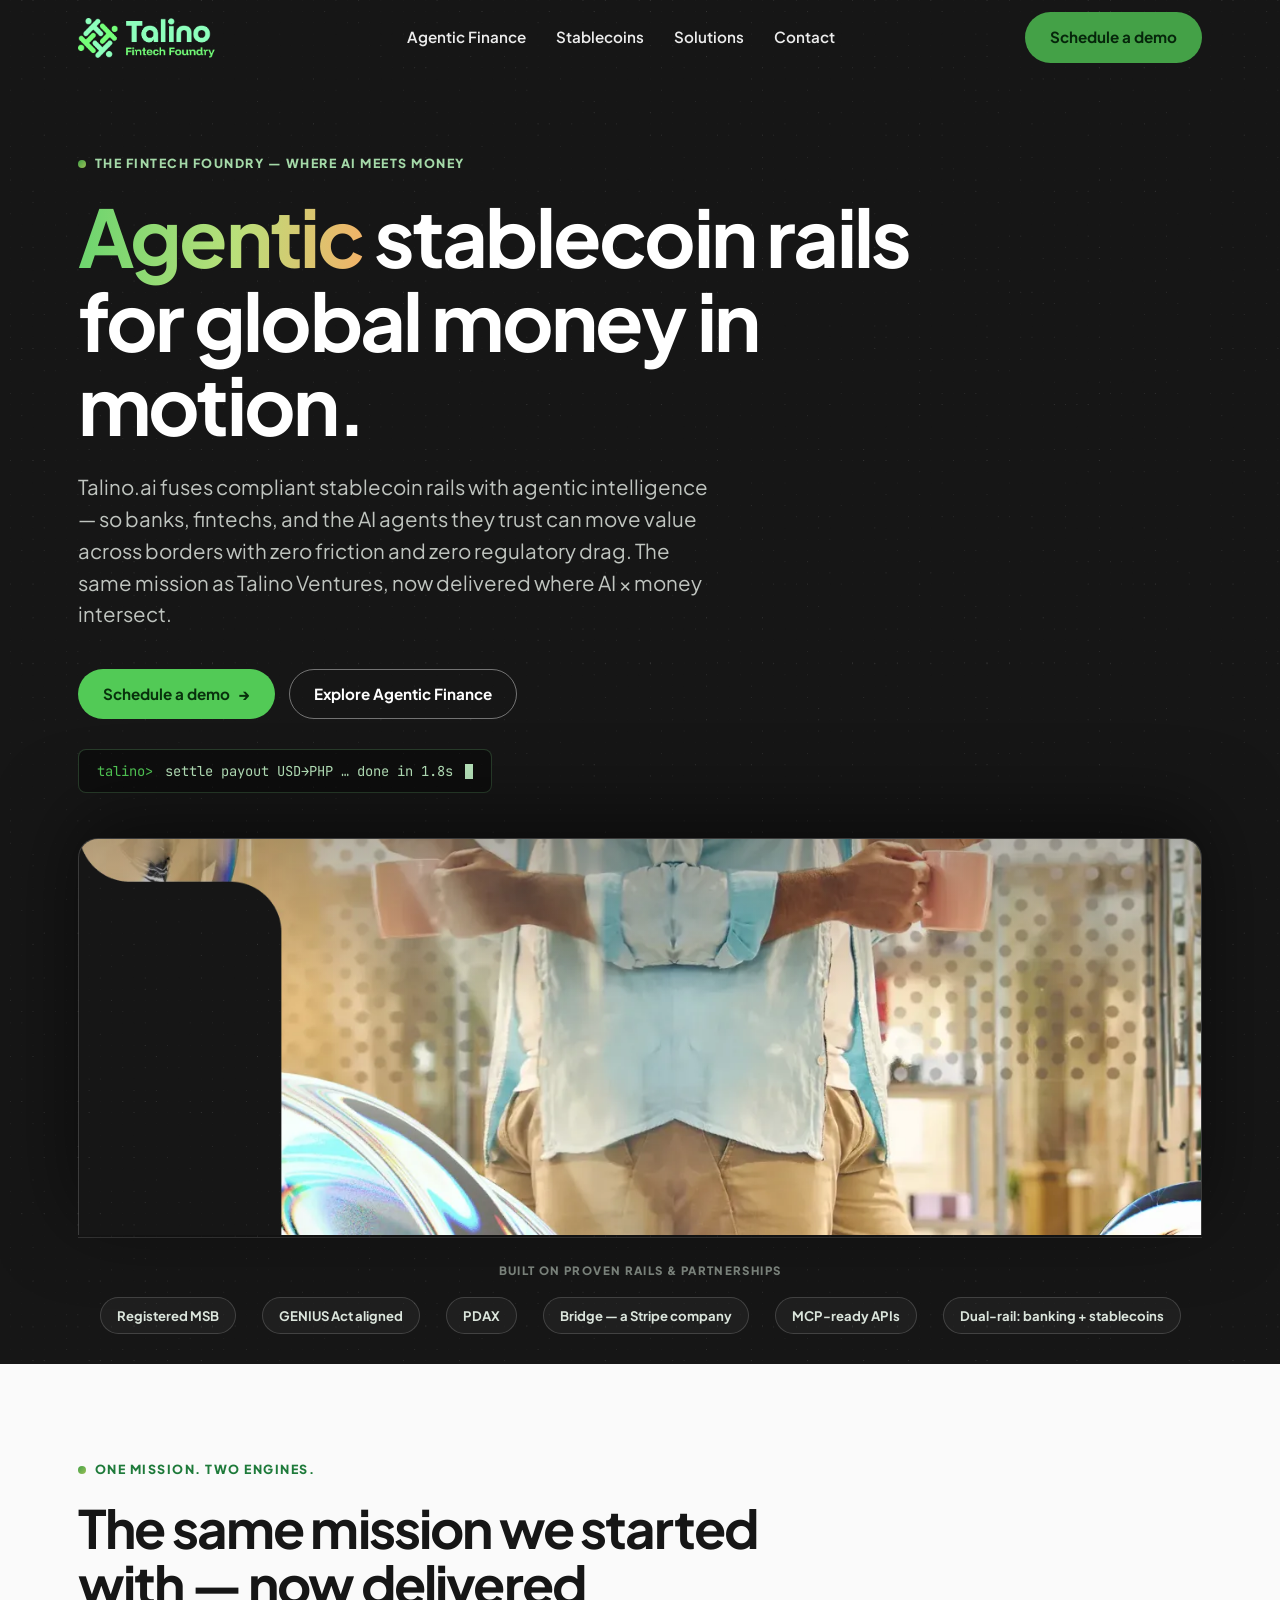
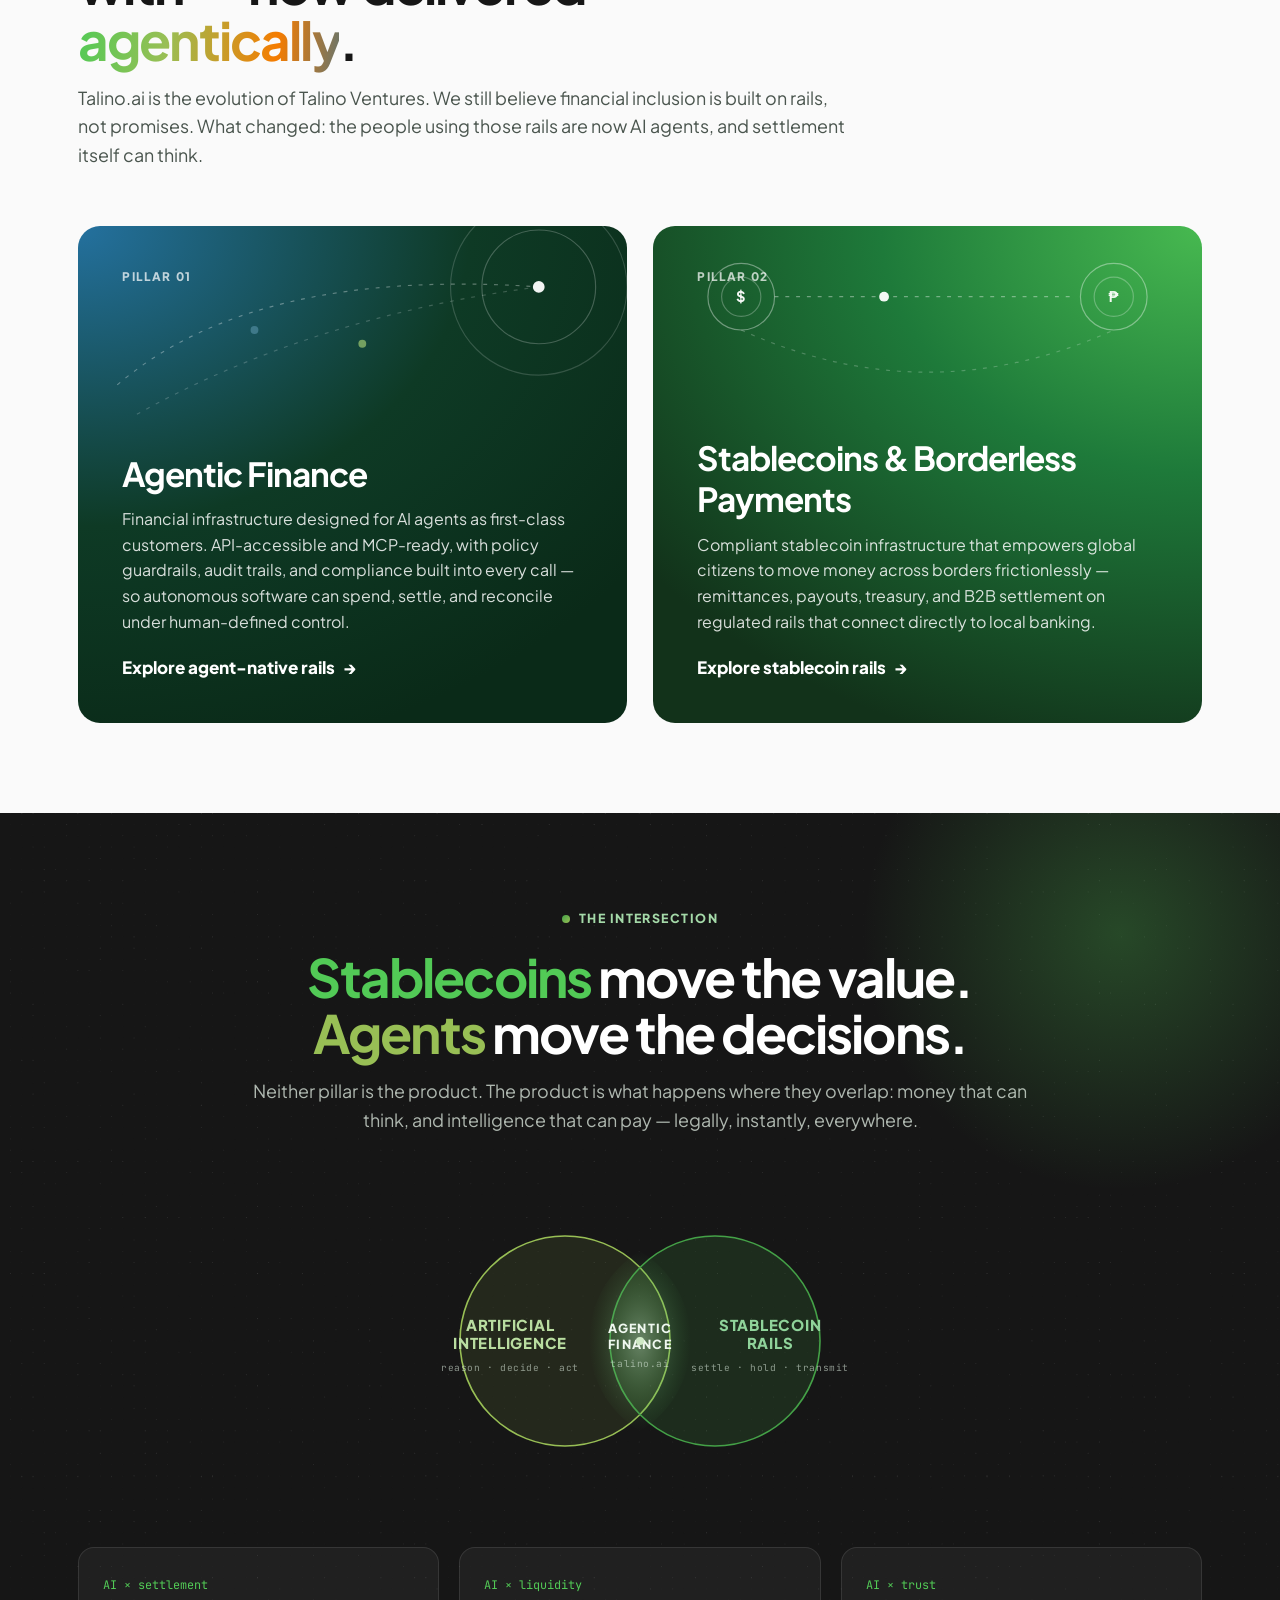
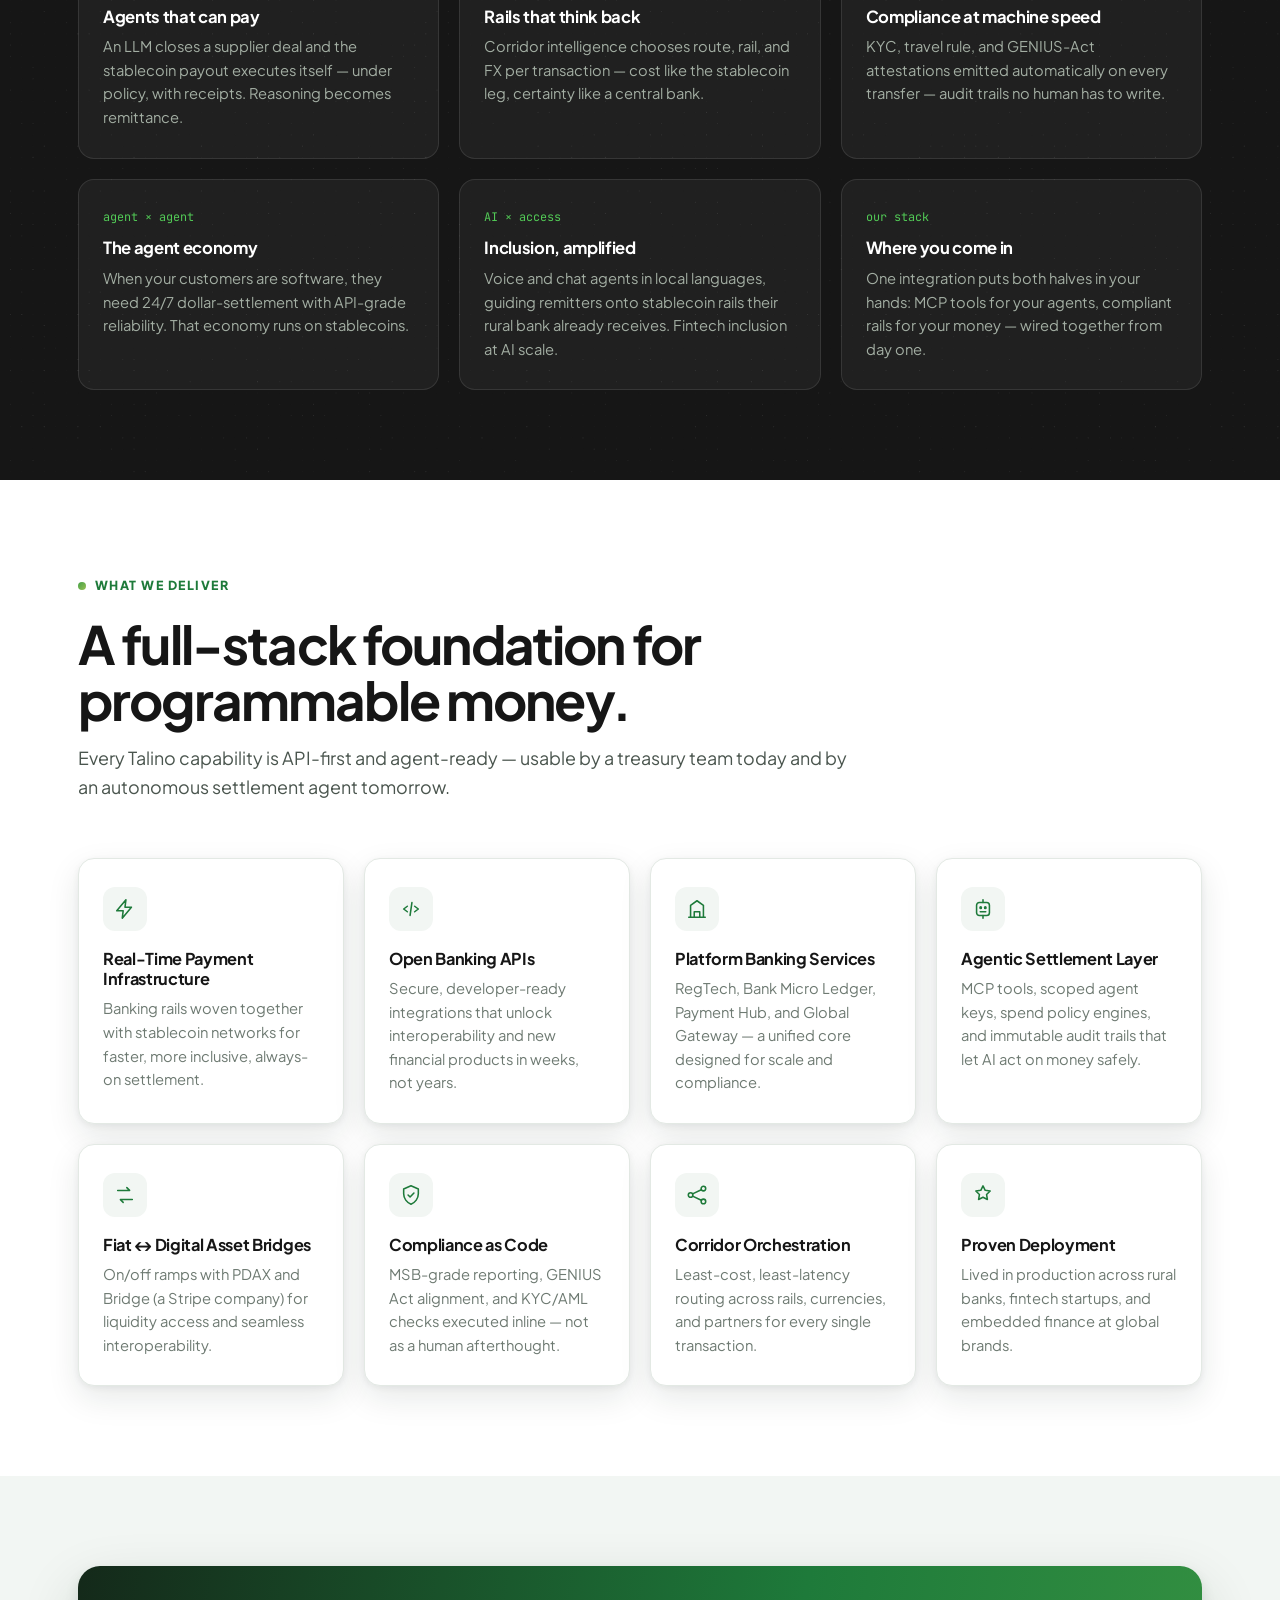
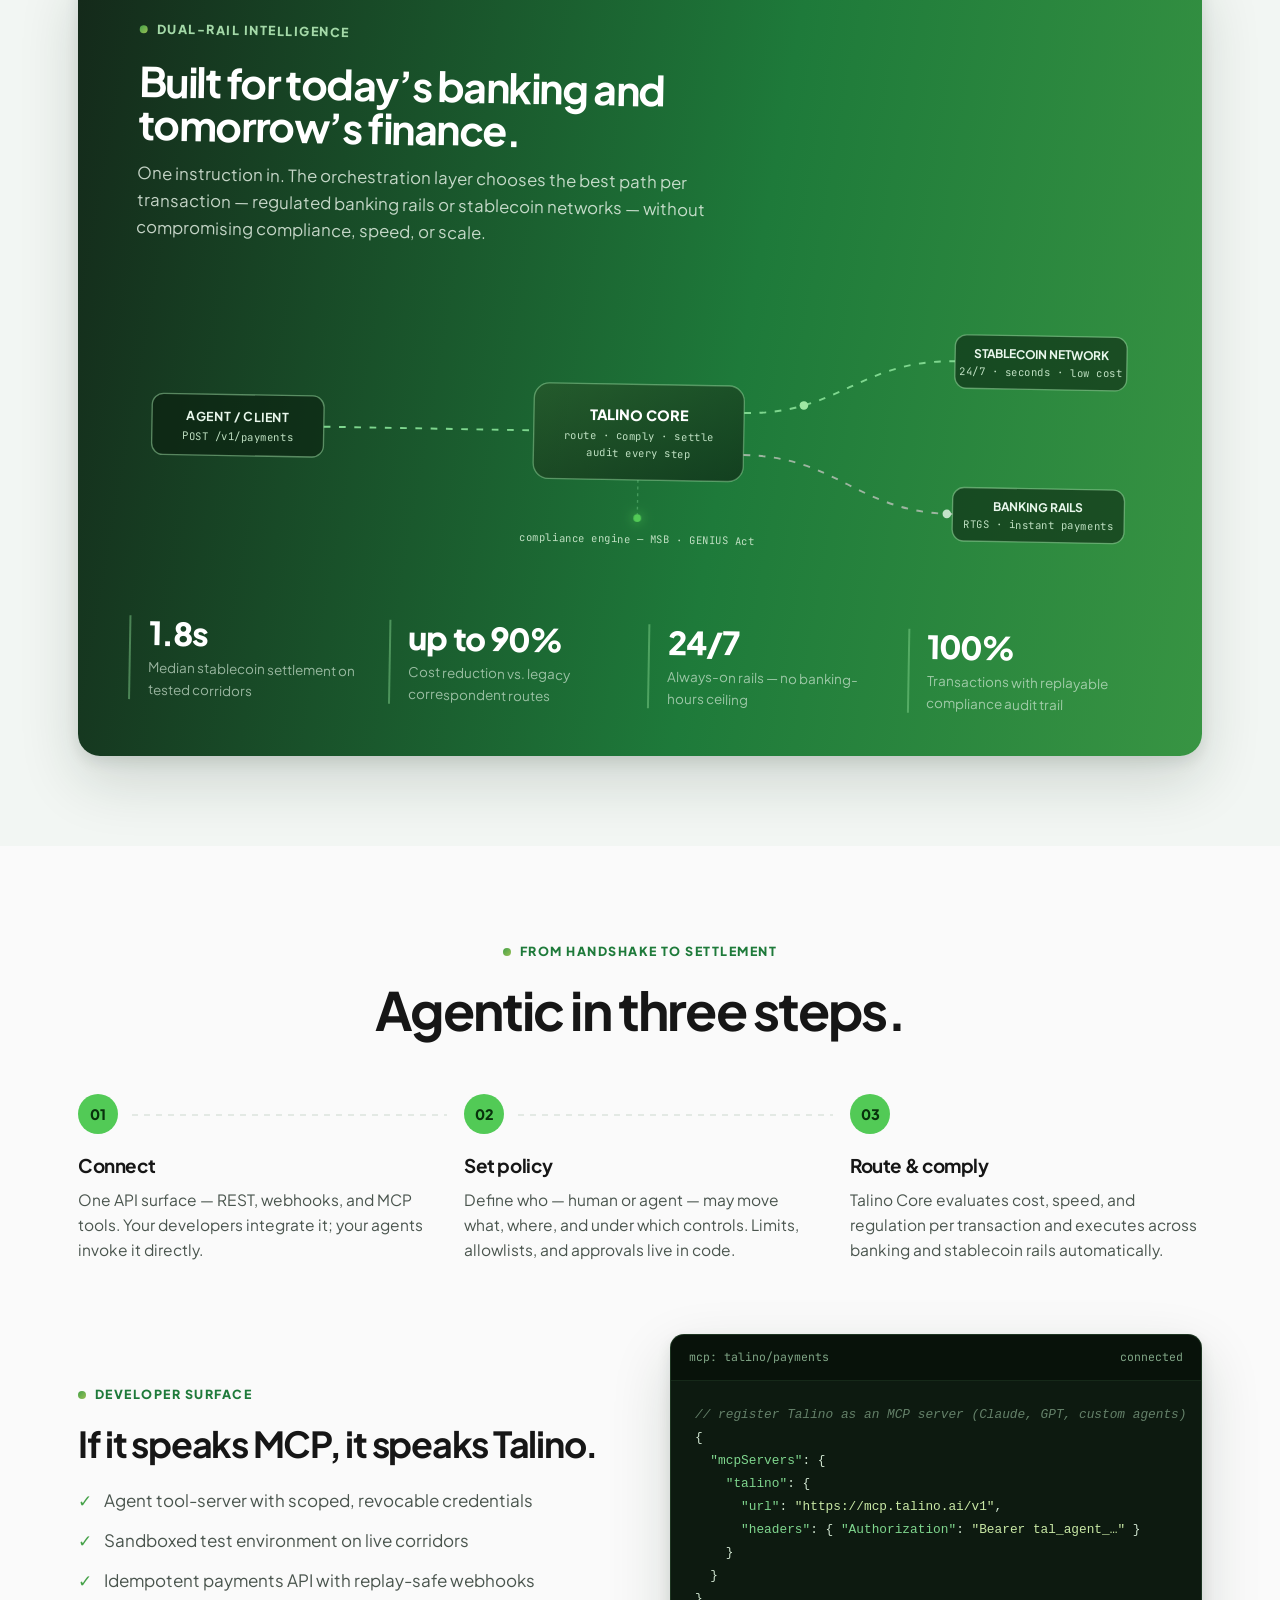
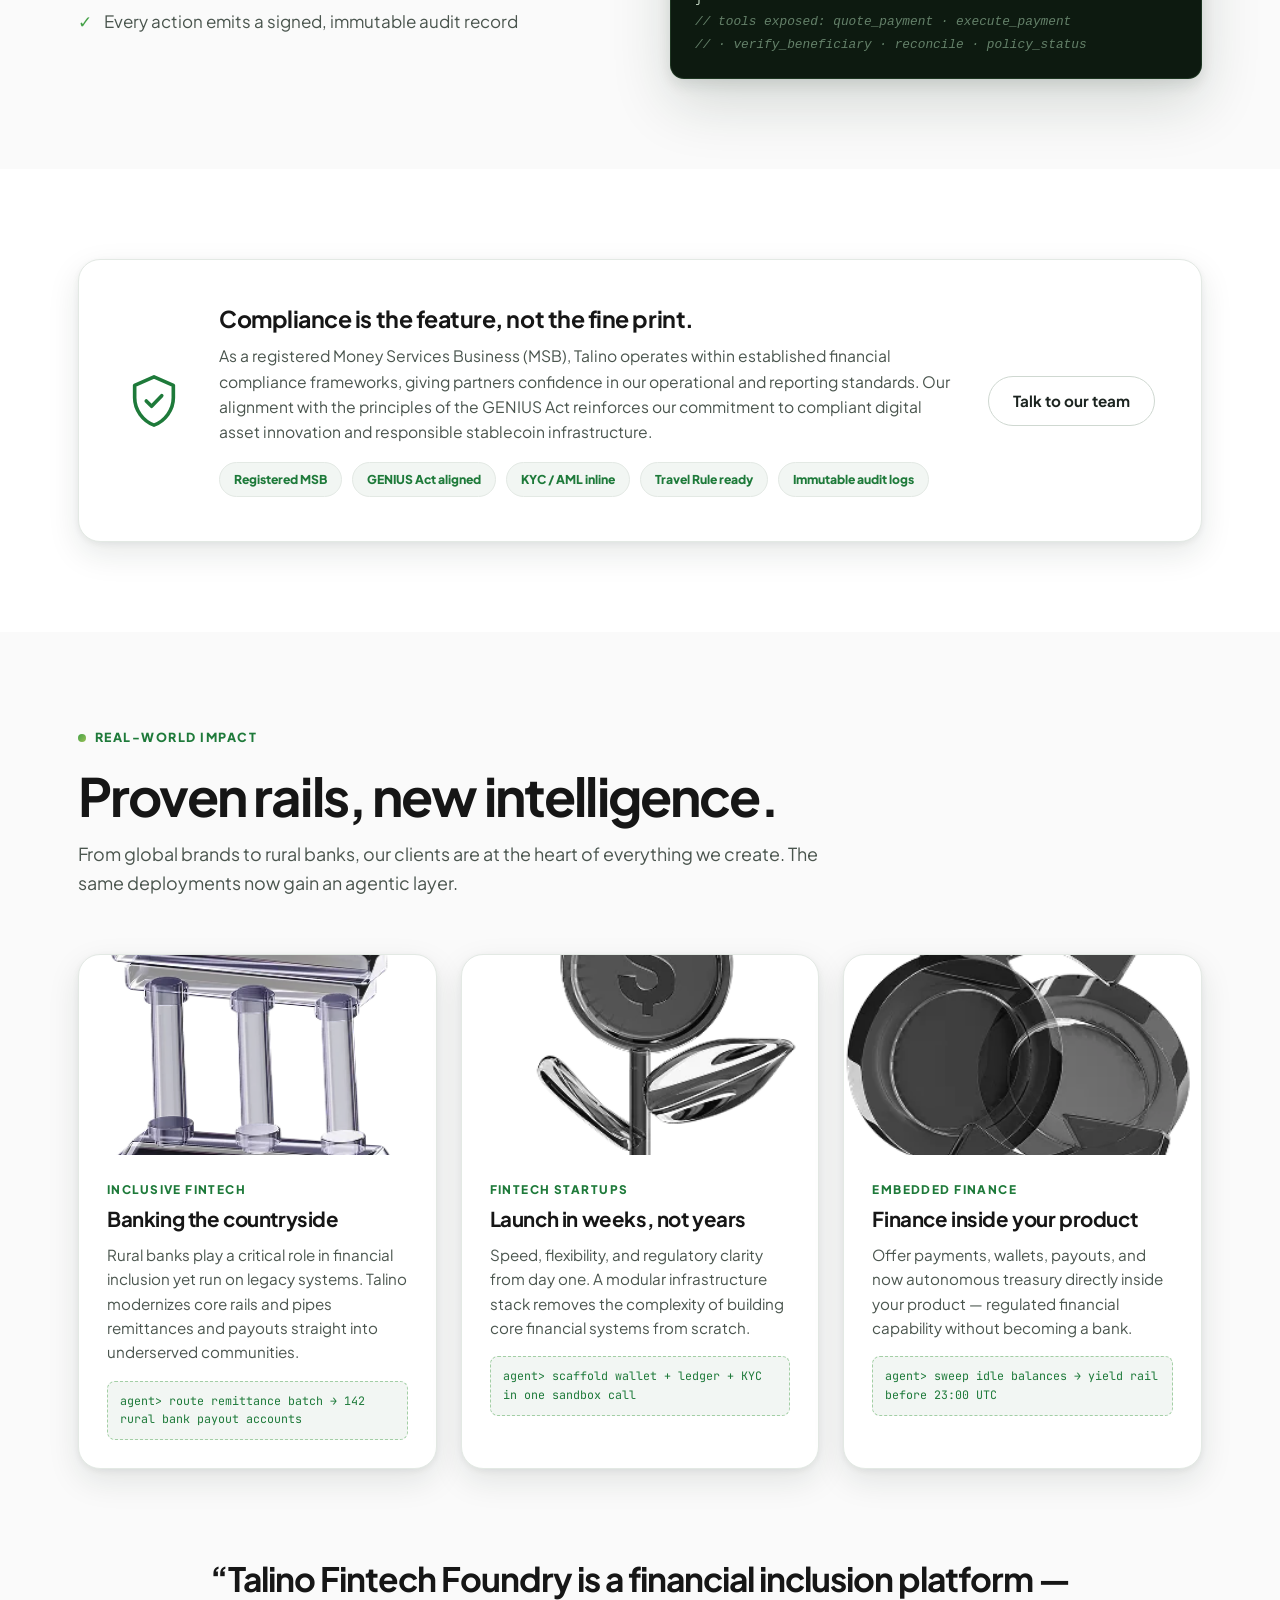
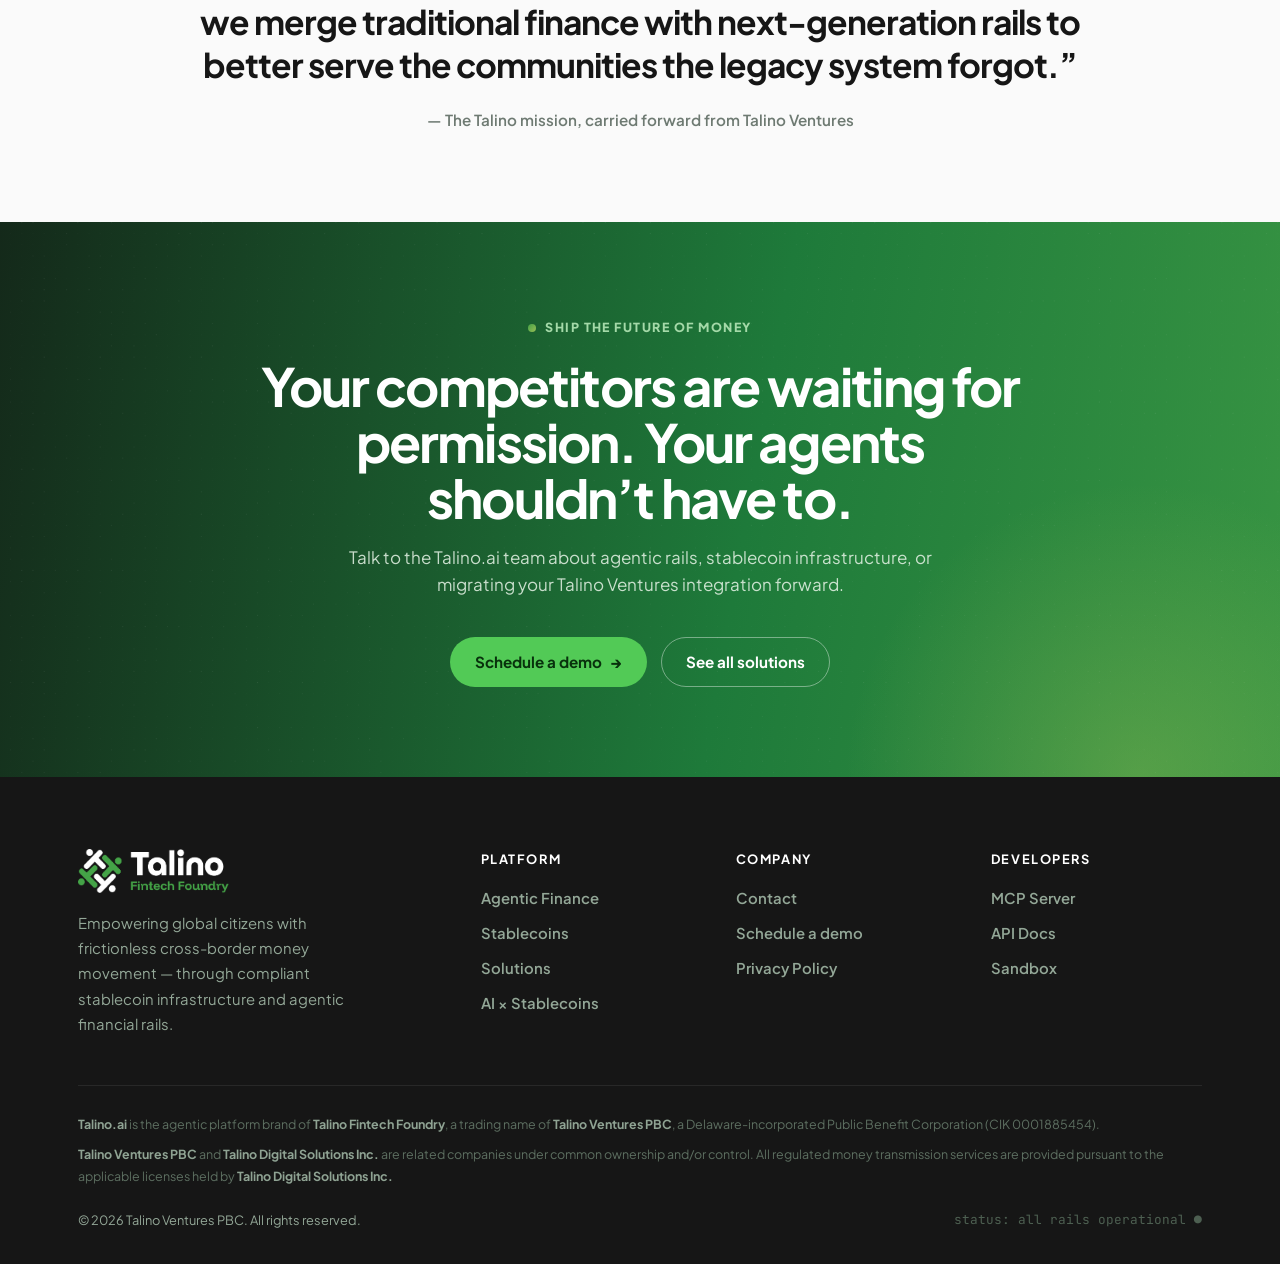
==== commit 254aaaf1: "Design v3: Stripe-style light canvas — rebuild all pages on v3 design system - Plus Jakarta Sans typ" ====
--- a/index.html
+++ b/index.html
@@ -3,73 +3,55 @@
 <head>
 <meta charset="UTF-8">
 <meta name="viewport" content="width=device-width, initial-scale=1.0">
-<title>Talino.ai — Agentic Finance & Borderless Stablecoin Infrastructure</title>
+<title>Talino.ai — Agentic Finance &amp; Borderless Stablecoin Infrastructure</title>
 <meta name="description" content="Talino.ai is the agentic evolution of Talino Ventures: compliant stablecoin rails and AI-native financial infrastructure that move money across borders with zero friction.">
 <link rel="preconnect" href="https://fonts.googleapis.com">
 <link rel="preconnect" href="https://fonts.gstatic.com" crossorigin>
-<link href="https://fonts.googleapis.com/css2?family=Mulish:wght@400;500;600;700;800;900&family=Plus+Jakarta+Sans:wght@600;700;800&family=Fraunces:ital,opsz,wght@0,9..144,400;0,9..144,500;0,9..144,600;1,9..144,400&family=JetBrains+Mono:wght@400;500;700&display=swap" rel="stylesheet">
+<link href="https://fonts.googleapis.com/css2?family=Plus+Jakarta+Sans:wght@400;500;600;700;800&family=JetBrains+Mono:wght@400;700&display=swap" rel="stylesheet">
 <link rel="stylesheet" href="assets/css/main.css">
 <link rel="icon" href="assets/img/mark.svg">
 </head>
 <body>
 
 <!-- ================= HEADER ================= -->
-<header class="site-header">
+<header class="site-header on-dark">
   <div class="container nav-wrap">
-    <a href="index.html" class="logo">
-      <img class="logo-mark" src="assets/img/mark-on-light.svg" alt="" width="34" height="34">
-      <span class="logo-word">Talino<span class="dot">.</span><span class="tld">ai</span></span><span class="pulse"></span>
-    </a>
+    <a href="index.html" class="logo"><img class="logo-main" src="assets/img/logo-dark.png" alt="Talino.ai — Talino Fintech Foundry"><img class="logo-on-dark" src="assets/img/logo-on-dark.png" alt="Talino.ai — Talino Fintech Foundry"></a>
     <nav class="main-nav" id="mainNav">
       <a class="nav-link" href="agentic-finance.html">Agentic Finance</a>
       <a class="nav-link" href="stablecoins.html">Stablecoins</a>
       <a class="nav-link" href="solutions.html">Solutions</a>
-      <a class="nav-link" href="index.html#impact">Impact</a>
       <a class="nav-link" href="contact.html">Contact</a>
     </nav>
     <div class="nav-cta">
       <a href="contact.html" class="btn btn-primary">Schedule a demo</a>
-      <button class="menu-toggle" id="menuToggle" aria-label="Menu"><svg width="22" height="22" viewBox="0 0 24 24" fill="none" stroke="#1E7A3A" stroke-width="2.4" stroke-linecap="round"><path d="M3 6h18M3 12h18M3 18h18"/></svg></button>
+      <button class="menu-toggle" id="menuToggle" aria-label="Menu"><svg width="22" height="22" viewBox="0 0 24 24" fill="none" stroke="currentColor" stroke-width="2.4" stroke-linecap="round"><path d="M3 6h18M3 12h18M3 18h18"/></svg></button>
     </div>
   </div>
 </header>
 
 <!-- ================= HERO ================= -->
 <section class="hero">
-  <video class="hero-video" autoplay muted loop playsinline poster="assets/img/hero-kv.webp">
-    <source src="assets/img/hero-connection.mp4" type="video/mp4">
-  </video>
-  <div class="hero-tint"></div>
-  <div class="glow-orb a"></div><div class="glow-orb b"></div>
-  <div class="container hero-grid">
-    <div>
-      <span class="eyebrow on-dark">The fintech foundry — where AI meets money</span>
-      <h1><em class="ai-x">Agentic</em>stablecoin rails for global money in motion.</h1>
-      <p class="lead">Talino.ai fuses compliant stablecoin rails with agentic intelligence — so banks, fintechs, and the AI agents they trust can move value across borders with zero friction and zero regulatory drag. The same mission as Talino Ventures, now delivered where <em style="color:#8FE3A1;font-style:normal">AI&nbsp;×&nbsp;money</em> intersect.</p>
+  <div class="container">
+    <div class="hero-head">
+      <span class="eyebrow on-dark"><span class="dot-i"></span>The fintech foundry — where AI meets money</span>
+      <h1><span class="accent">Agentic</span> stablecoin rails for global money in motion.</h1>
+      <p class="lead">Talino.ai fuses compliant stablecoin rails with agentic intelligence — so banks, fintechs, and the AI agents they trust can move value across borders with zero friction and zero regulatory drag. The same mission as Talino Ventures, now delivered where AI&nbsp;×&nbsp;money intersect.</p>
       <div class="hero-actions">
         <a href="contact.html" class="btn btn-cyan">Schedule a demo <span class="arrow">→</span></a>
         <a href="agentic-finance.html" class="btn btn-ghost-light">Explore Agentic Finance</a>
       </div>
       <div class="agent-line"><span class="prompt">talino&gt;</span> <span id="typeTarget"></span><span class="cursor"></span></div>
     </div>
-    <div class="hero-visual reveal">
-      <div class="terminal-card">
-        <div class="tbar"><i></i><i></i><i></i><span class="tname">agent-settlement.mcp — talino.ai</span><span style="margin-left:auto" class="agent-tag"><span class="live"></span> live</span></div>
-<pre><span class="tc"># an agent settles a cross-border payout in real time</span>
-<span class="tk">POST</span> /v1/payments   <span class="tc">Authorization: Bearer &lt;agent_key&gt;</span>
-{
-  <span class="tk">"rail"</span>: <span class="ts">"talino.dual"</span>,        <span class="tc">// bank ↔ stablecoin</span>
-  <span class="tk">"amount"</span>: <span class="tn">12500.00</span>, <span class="tk">"from"</span>: <span class="ts">"USD"</span>, <span class="tk">"to"</span>: <span class="ts">"PHP"</span>,
-  <span class="tk">"beneficiary"</span>: <span class="ts">"rural_bank:0142"</span>,
-  <span class="tk">"compliance"</span>: { <span class="tk">"msb"</span>: <span class="ts">"auto"</span>, <span class="tk">"genius_act"</span>: <span class="ts">"attested"</span> }
-}
-<span class="tc">→ settled in 1.8s · fee 0.42% · audit_id: tal_9f3c…</span></pre>
-      </div>
-    </div>
-  </div>
-  <div class="container trust-strip reveal">
-    <div class="label">Built on proven rails &amp; partnerships</div>
-    <div class="chips">
+    <div class="hero-media reveal">
+      <div class="frame">
+        <video autoplay muted loop playsinline poster="assets/img/hero-kv.webp">
+          <source src="assets/img/hero-connection.mp4" type="video/mp4">
+        </video>
+      </div>
+    </div>
+    <div class="trust-strip reveal">
+      <div class="t-label">Built on proven rails &amp; partnerships</div>
       <span class="chip">Registered MSB</span>
       <span class="chip">GENIUS Act aligned</span>
       <span class="chip">PDAX</span>
@@ -84,30 +66,43 @@
 <section class="section section-alt">
   <div class="container">
     <div class="section-head reveal">
-      <span class="eyebrow">One mission. Two engines.</span>
-      <h2>The same mission we started with — now delivered agentically.</h2>
+      <span class="eyebrow"><span class="dot-i"></span>One mission. Two engines.</span>
+      <h2>The same mission we started with — now delivered <span class="text-grad">agentically</span>.</h2>
       <p>Talino.ai is the evolution of Talino Ventures. We still believe financial inclusion is built on rails, not promises. What changed: the people using those rails are now AI agents, and settlement itself can think.</p>
     </div>
     <div class="pillars">
-      <article class="pillar-card reveal">
-        <span class="badge badge-teal">Pillar 01</span>
-        <div class="icon"><svg viewBox="0 0 24 24" fill="none" stroke="currentColor" stroke-width="1.7" stroke-linecap="round" stroke-linejoin="round"><path d="M12 2a4 4 0 0 1 4 4v1a4 4 0 0 1 0 8v1a4 4 0 0 1-8 0v-1a4 4 0 0 1 0-8V6a4 4 0 0 1 4-4Z"/><circle cx="9.5" cy="9" r=".6" fill="currentColor"/><circle cx="14.5" cy="9" r=".6" fill="currentColor"/><path d="M9 14h6"/></svg></div>
+      <article class="pillar-card p-agent reveal">
+        <svg class="p-art" viewBox="0 0 560 210" aria-hidden="true">
+          <g fill="none" stroke="rgba(255,255,255,.35)" stroke-width="1.2">
+            <circle cx="470" cy="60" r="90" opacity=".5"/><circle cx="470" cy="60" r="58" opacity=".7"/>
+            <path d="M40 160 Q 180 40 470 60" stroke-dasharray="4 7"/>
+            <path d="M60 190 Q 240 90 470 60" stroke-dasharray="4 7" opacity=".6"/>
+          </g>
+          <circle cx="470" cy="60" r="6" fill="#fff"/>
+          <circle cx="180" cy="104" r="4" fill="#9fd8ff"><animate attributeName="opacity" values="1;.3;1" dur="2.2s" repeatCount="indefinite"/></circle>
+          <circle cx="290" cy="118" r="4" fill="#b9e07a"><animate attributeName="opacity" values=".4;1;.4" dur="2.8s" repeatCount="indefinite"/></circle>
+        </svg>
+        <span class="p-tag">Pillar 01</span>
         <h3>Agentic Finance</h3>
         <p>Financial infrastructure designed for AI agents as first-class customers. API-accessible and MCP-ready, with policy guardrails, audit trails, and compliance built into every call — so autonomous software can spend, settle, and reconcile under human-defined control.</p>
-        <div class="card-links">
-          <a href="agentic-finance.html">Agent-native rails</a>
-          <a href="agentic-finance.html#mcp">MCP &amp; developer surface</a>
-        </div>
-      </article>
-      <article class="pillar-card reveal">
-        <span class="badge badge-navy">Pillar 02</span>
-        <div class="icon"><svg viewBox="0 0 24 24" fill="none" stroke="currentColor" stroke-width="1.7" stroke-linecap="round" stroke-linejoin="round"><circle cx="12" cy="12" r="9"/><path d="M12 7v10M9.5 9.2c0-1.2 1.1-2 2.5-2s2.5.8 2.5 2c0 2.8-5 1.7-5 4.3 0 1.2 1.1 2 2.5 2s2.5-.8 2.5-2"/></svg></div>
+        <a class="p-link" href="agentic-finance.html">Explore agent-native rails <span class="arrow">→</span></a>
+      </article>
+      <article class="pillar-card p-coin reveal">
+        <svg class="p-art" viewBox="0 0 560 210" aria-hidden="true">
+          <g fill="none" stroke="rgba(255,255,255,.4)" stroke-width="1.2">
+            <circle cx="90" cy="70" r="34"/><circle cx="90" cy="70" r="20" opacity=".7"/>
+            <path d="M124 70 H 430" stroke-dasharray="4 7"/>
+            <circle cx="470" cy="70" r="34"/><circle cx="470" cy="70" r="20" opacity=".7"/>
+            <path d="M90 104 Q 280 190 470 104" stroke-dasharray="4 7" opacity=".6"/>
+          </g>
+          <text x="90" y="75" text-anchor="middle" fill="#fff" font-size="15" font-weight="700">$</text>
+          <text x="470" y="75" text-anchor="middle" fill="#fff" font-size="15" font-weight="700">₱</text>
+          <circle cx="280" cy="70" r="5" fill="#fff"><animate attributeName="cx" values="140;420;140" dur="4s" repeatCount="indefinite"/></circle>
+        </svg>
+        <span class="p-tag">Pillar 02</span>
         <h3>Stablecoins &amp; Borderless Payments</h3>
         <p>Compliant stablecoin infrastructure that empowers global citizens to move money across borders frictionlessly — remittances, payouts, treasury, and B2B settlement on regulated rails that connect directly to local banking.</p>
-        <div class="card-links">
-          <a href="stablecoins.html">Stablecoin rails</a>
-          <a href="stablecoins.html#corridors">Corridors &amp; liquidity</a>
-        </div>
+        <a class="p-link" href="stablecoins.html">Explore stablecoin rails <span class="arrow">→</span></a>
       </article>
     </div>
   </div>
@@ -117,9 +112,9 @@
 <section class="section intersection" id="intersection">
   <div class="container">
     <div class="section-head center reveal">
-      <span class="eyebrow on-dark">The intersection</span>
+      <span class="eyebrow on-dark"><span class="dot-i"></span>The intersection</span>
       <h2><span class="stb">Stablecoins</span> move the value. <span class="ai">Agents</span> move the decisions.</h2>
-      <p class="lead-d" style="margin-left:auto;margin-right:auto">Neither pillar is the product. The product is what happens where they overlap: money that can think, and intelligence that can pay — legally, instantly, everywhere.</p>
+      <p class="lead-d">Neither pillar is the product. The product is what happens where they overlap: money that can think, and intelligence that can pay — legally, instantly, everywhere.</p>
     </div>
     <div class="venn-wrap reveal">
       <svg class="venn" viewBox="0 0 560 300" role="img" aria-label="Venn diagram: Artificial Intelligence intersecting Stablecoin rails, with Talino at the overlap">
@@ -128,9 +123,6 @@
             <stop offset="0" stop-color="#BFE7C3" stop-opacity=".85"/><stop offset="1" stop-color="#44A147" stop-opacity="0"/>
           </radialGradient>
         </defs>
-        <g class="orbit" style="transform-origin:280px 150px">
-          <circle r="3" class="spark" cx="280" cy="28"><animateMotion dur="0s"/></circle>
-        </g>
         <circle cx="205" cy="150" r="105" class="ring fillai" stroke="#98BF55"/>
         <circle cx="355" cy="150" r="105" class="ring fillstb" stroke="#44A147"/>
         <path d="M280 60a105 105 0 0 0 0 180 105 105 0 0 0 0-180Z" fill="url(#core)" opacity=".5"/>
@@ -143,8 +135,7 @@
         <text x="280" y="142" text-anchor="middle" class="center-lbl">AGENTIC</text>
         <text x="280" y="158" text-anchor="middle" class="center-lbl">FINANCE</text>
         <text x="280" y="176" text-anchor="middle" class="sub" fill="#dff0e0">talino.ai</text>
-        <circle cx="280" cy="150" r="4" fill="#BFE7C3"><animate attributeName="r" values="3;5;3" dur="2.6s" repeatCount="indefinite"/></circle>
-        <path d="M130 40 q-18 -16 -8 -30" class="ring" stroke="#44A147" opacity=".0"/>
+        <circle cx="280" cy="150" r="4" class="spark"><animate attributeName="r" values="3;5;3" dur="2.6s" repeatCount="indefinite"/></circle>
       </svg>
     </div>
     <div class="x-grid">
@@ -186,74 +177,65 @@
 <section class="section">
   <div class="container">
     <div class="section-head reveal">
-      <span class="eyebrow">What we deliver</span>
+      <span class="eyebrow"><span class="dot-i"></span>What we deliver</span>
       <h2>A full-stack foundation for programmable money.</h2>
       <p>Every Talino capability is API-first and agent-ready — usable by a treasury team today and by an autonomous settlement agent tomorrow.</p>
     </div>
     <div class="cap-grid">
-      <div class="cap-card reveal"><div class="num">01</div><h3>Real-Time Payment Infrastructure</h3><p>Banking rails woven together with stablecoin networks for faster, more inclusive, always-on settlement.</p></div>
-      <div class="cap-card reveal"><div class="num">02</div><h3>Open Banking APIs</h3><p>Secure, developer-ready integrations that unlock interoperability and new financial products in weeks, not years.</p></div>
-      <div class="cap-card reveal"><div class="num">03</div><h3>Platform Banking Services</h3><p>RegTech, Bank Micro Ledger, Payment Hub, and Global Gateway — a unified core designed for scale and compliance.</p></div>
-      <div class="cap-card reveal"><div class="num">04</div><h3>Agentic Settlement Layer</h3><p>MCP tools, scoped agent keys, spend policy engines, and immutable audit trails that let AI act on money safely.</p></div>
-      <div class="cap-card reveal"><div class="num">05</div><h3>Fiat ↔ Digital Asset Bridges</h3><p>On/off ramps with PDAX and Bridge (a Stripe company) for liquidity access and seamless interoperability.</p></div>
-      <div class="cap-card reveal"><div class="num">06</div><h3>Compliance as Code</h3><p>MSB-grade reporting, GENIUS Act alignment, and KYC/AML checks executed inline — not as a human afterthought.</p></div>
-      <div class="cap-card reveal"><div class="num">07</div><h3>Corridor Orchestration</h3><p>Least-cost, least-latency routing across rails, currencies, and partners for every single transaction.</p></div>
-      <div class="cap-card reveal"><div class="num">08</div><h3>Proven Deployment</h3><p>Lived in production across rural banks, fintech startups, and embedded finance at global brands.</p></div>
-    </div>
-  </div>
-</section>
-
-<!-- ================= DUAL RAIL ================= -->
-<section class="section flow-section">
-  <video class="bg-video" autoplay muted loop playsinline>
-    <source src="assets/img/world-network.mp4" type="video/mp4">
-  </video>
-  <div class="hero-tint"></div>
-  <div class="glow-orb a" style="opacity:.25"></div>
-  <div class="container">
-    <div class="section-head reveal">
-      <span class="eyebrow on-dark">Dual-rail intelligence</span>
-      <h2>Built for today&rsquo;s banking and tomorrow&rsquo;s finance.</h2>
-      <p style="color:rgba(215,238,245,.85)">One instruction in. The orchestration layer chooses the best path per transaction — regulated banking rails or stablecoin networks — without compromising compliance, speed, or scale.</p>
-    </div>
-    <div class="rail-viz reveal">
-      <svg viewBox="0 0 1060 300" role="img" aria-label="Diagram: an AI agent instruction routes across two rails — traditional banking and stablecoin network — to beneficiaries worldwide">
-        <!-- left node: agent -->
-        <rect x="20" y="118" width="180" height="64" rx="12" class="rail-node"/>
-        <text x="110" y="146" text-anchor="middle" class="rail-label" style="font-size:13px;fill:#e9f7ec;font-weight:700">AGENT / CLIENT</text>
-        <text x="110" y="166" text-anchor="middle" class="rail-label">POST /v1/payments</text>
-        <!-- core: orchestrator -->
-        <rect x="420" y="100" width="220" height="100" rx="16" class="rail-node" stroke="#5CB85C" stroke-width="1.8"/>
-        <rect x="420" y="100" width="220" height="100" rx="16" fill="url(#coreGrad)" opacity="0.25"/>
-        <text x="530" y="138" text-anchor="middle" style="font-family:Mulish,sans-serif;font-size:15px;font-weight:800;fill:#fff">TALINO CORE</text>
-        <text x="530" y="158" text-anchor="middle" class="rail-label">route · comply · settle</text>
-        <text x="530" y="176" text-anchor="middle" class="rail-label">audit every step</text>
-        <!-- rails to right -->
-        <path id="railA" d="M640 128 C 740 128 760 70 860 70" fill="none" stroke="#7ED68E" stroke-width="2" class="dash-flow"/>
-        <path id="railB" d="M640 172 C 740 172 760 230 860 230" fill="none" stroke="#9db5a0" stroke-width="2" class="dash-flow" style="animation-duration:2.4s"/>
-        <!-- link agent->core -->
-        <path d="M200 150 L420 150" stroke="#7ED68E" stroke-width="2" class="dash-flow"/>
-        <!-- right nodes -->
-        <rect x="860" y="42" width="180" height="56" rx="12" class="rail-node"/>
-        <text x="950" y="66" text-anchor="middle" style="font-family:Mulish;font-size:12.5px;font-weight:700;fill:#e9f7ec">STABLECOIN NETWORK</text>
-        <text x="950" y="84" text-anchor="middle" class="rail-label">24/7 · seconds · low cost</text>
-        <rect x="860" y="202" width="180" height="56" rx="12" class="rail-node"/>
-        <text x="950" y="226" text-anchor="middle" style="font-family:Mulish;font-size:12.5px;font-weight:700;fill:#e9f7ec">BANKING RAILS</text>
-        <text x="950" y="244" text-anchor="middle" class="rail-label">RTGS · instant payments</text>
-        <circle cx="530" cy="240" r="4" class="rail-node-core"><animate attributeName="opacity" values="1;.3;1" dur="2s" repeatCount="indefinite"/></circle>
-        <text x="530" y="266" text-anchor="middle" class="rail-label">compliance engine — MSB · GENIUS Act</text>
-        <line x1="530" y1="200" x2="530" y2="236" stroke="rgba(130,214,150,.4)" stroke-width="1.4" stroke-dasharray="3 4"/>
-        <defs><linearGradient id="coreGrad" x1="0" y1="0" x2="1" y2="1"><stop offset="0" stop-color="#5CB85C"/><stop offset="1" stop-color="#16301d"/></linearGradient></defs>
-        <!-- moving packets -->
-        <circle r="4.5" class="packet"><animateMotion dur="2.6s" repeatCount="indefinite"><mpath href="#railA"/></animateMotion></circle>
-        <circle r="4.5" class="packet" style="fill:#c3e3c9"><animateMotion dur="3.4s" repeatCount="indefinite"><mpath href="#railB"/></animateMotion></circle>
-      </svg>
-    </div>
-    <div class="stats">
-      <div class="stat reveal"><div class="v">1.8s</div><div class="k">Median stablecoin settlement on tested corridors</div></div>
-      <div class="stat reveal"><div class="v">up to 90%</div><div class="k">Cost reduction vs. legacy correspondent routes</div></div>
-      <div class="stat reveal"><div class="v">24/7</div><div class="k">Always-on rails — no banking-hours ceiling</div></div>
-      <div class="stat reveal"><div class="v">100%</div><div class="k">Transactions with replayable compliance audit trail</div></div>
+      <div class="cap-card reveal"><div class="icon"><svg viewBox="0 0 24 24" fill="none" stroke="currentColor" stroke-width="1.7" stroke-linecap="round" stroke-linejoin="round"><path d="M13 2 3 14h7l-1 8 10-12h-7l1-8Z"/></svg></div><h3>Real-Time Payment Infrastructure</h3><p>Banking rails woven together with stablecoin networks for faster, more inclusive, always-on settlement.</p></div>
+      <div class="cap-card reveal"><div class="icon"><svg viewBox="0 0 24 24" fill="none" stroke="currentColor" stroke-width="1.7" stroke-linecap="round" stroke-linejoin="round"><path d="M8 9l-4 3 4 3M16 9l4 3-4 3M13 5l-2 14"/></svg></div><h3>Open Banking APIs</h3><p>Secure, developer-ready integrations that unlock interoperability and new financial products in weeks, not years.</p></div>
+      <div class="cap-card reveal"><div class="icon"><svg viewBox="0 0 24 24" fill="none" stroke="currentColor" stroke-width="1.7" stroke-linecap="round" stroke-linejoin="round"><path d="M3 21h18M5 21V8l7-5 7 5v13M9 21v-6h6v6"/></svg></div><h3>Platform Banking Services</h3><p>RegTech, Bank Micro Ledger, Payment Hub, and Global Gateway — a unified core designed for scale and compliance.</p></div>
+      <div class="cap-card reveal"><div class="icon"><svg viewBox="0 0 24 24" fill="none" stroke="currentColor" stroke-width="1.7" stroke-linecap="round" stroke-linejoin="round"><rect x="5" y="5" width="14" height="14" rx="3"/><circle cx="9.5" cy="10.5" r=".8" fill="currentColor"/><circle cx="14.5" cy="10.5" r=".8" fill="currentColor"/><path d="M9 15h6M12 2v3M12 19v3"/></svg></div><h3>Agentic Settlement Layer</h3><p>MCP tools, scoped agent keys, spend policy engines, and immutable audit trails that let AI act on money safely.</p></div>
+      <div class="cap-card reveal"><div class="icon"><svg viewBox="0 0 24 24" fill="none" stroke="currentColor" stroke-width="1.7" stroke-linecap="round" stroke-linejoin="round"><path d="M4 7h13l-3-3M20 17H7l3 3"/></svg></div><h3>Fiat ↔ Digital Asset Bridges</h3><p>On/off ramps with PDAX and Bridge (a Stripe company) for liquidity access and seamless interoperability.</p></div>
+      <div class="cap-card reveal"><div class="icon"><svg viewBox="0 0 24 24" fill="none" stroke="currentColor" stroke-width="1.7" stroke-linecap="round" stroke-linejoin="round"><path d="M12 2 4 5.5v5.2c0 5 3.4 9.6 8 11.3 4.6-1.7 8-6.3 8-11.3V5.5L12 2Z"/><path d="m8.8 12 2.2 2.2 4.2-4.4"/></svg></div><h3>Compliance as Code</h3><p>MSB-grade reporting, GENIUS Act alignment, and KYC/AML checks executed inline — not as a human afterthought.</p></div>
+      <div class="cap-card reveal"><div class="icon"><svg viewBox="0 0 24 24" fill="none" stroke="currentColor" stroke-width="1.7" stroke-linecap="round" stroke-linejoin="round"><circle cx="5" cy="12" r="2.5"/><circle cx="19" cy="5" r="2.5"/><circle cx="19" cy="19" r="2.5"/><path d="M7.2 10.8 16.7 6.2M7.2 13.2l9.5 4.6"/></svg></div><h3>Corridor Orchestration</h3><p>Least-cost, least-latency routing across rails, currencies, and partners for every single transaction.</p></div>
+      <div class="cap-card reveal"><div class="icon"><svg viewBox="0 0 24 24" fill="none" stroke="currentColor" stroke-width="1.7" stroke-linecap="round" stroke-linejoin="round"><path d="M12 2l2.4 4.9 5.4.8-3.9 3.8.9 5.4-4.8-2.5-4.8 2.5.9-5.4L4.2 7.7l5.4-.8L12 2Z"/></svg></div><h3>Proven Deployment</h3><p>Lived in production across rural banks, fintech startups, and embedded finance at global brands.</p></div>
+    </div>
+  </div>
+</section>
+
+<!-- ================= DUAL RAIL (TILTED SHOWCASE) ================= -->
+<section class="section section-tint">
+  <div class="container">
+    <div class="tilt-show reveal">
+      <div class="inner">
+        <span class="eyebrow on-dark"><span class="dot-i"></span>Dual-rail intelligence</span>
+        <h2>Built for today&rsquo;s banking and tomorrow&rsquo;s finance.</h2>
+        <p class="sub">One instruction in. The orchestration layer chooses the best path per transaction — regulated banking rails or stablecoin networks — without compromising compliance, speed, or scale.</p>
+        <div class="rail-viz">
+          <svg viewBox="0 0 1060 300" role="img" aria-label="Diagram: an AI agent instruction routes across two rails — traditional banking and stablecoin network — to beneficiaries worldwide">
+            <defs><linearGradient id="coreGrad" x1="0" y1="0" x2="1" y2="1"><stop offset="0" stop-color="#5CB85C"/><stop offset="1" stop-color="#16301d"/></linearGradient></defs>
+            <rect x="20" y="118" width="180" height="64" rx="12" class="rail-node"/>
+            <text x="110" y="146" text-anchor="middle" class="rail-label" style="font-size:13px;fill:#e9f7ec;font-weight:700;font-family:var(--font)">AGENT / CLIENT</text>
+            <text x="110" y="166" text-anchor="middle" class="rail-label">POST /v1/payments</text>
+            <rect x="420" y="100" width="220" height="100" rx="16" class="rail-node" stroke="#5CB85C" stroke-width="1.8"/>
+            <rect x="420" y="100" width="220" height="100" rx="16" fill="url(#coreGrad)" opacity="0.25"/>
+            <text x="530" y="138" text-anchor="middle" style="font-family:var(--font);font-size:15px;font-weight:800;fill:#fff">TALINO CORE</text>
+            <text x="530" y="158" text-anchor="middle" class="rail-label">route · comply · settle</text>
+            <text x="530" y="176" text-anchor="middle" class="rail-label">audit every step</text>
+            <path id="railA" d="M640 128 C 740 128 760 70 860 70" fill="none" stroke="#7ED68E" stroke-width="2" class="dash-flow"/>
+            <path id="railB" d="M640 172 C 740 172 760 230 860 230" fill="none" stroke="#9db5a0" stroke-width="2" class="dash-flow" style="animation-duration:2.4s"/>
+            <path d="M200 150 L420 150" stroke="#7ED68E" stroke-width="2" class="dash-flow"/>
+            <rect x="860" y="42" width="180" height="56" rx="12" class="rail-node"/>
+            <text x="950" y="66" text-anchor="middle" style="font-family:var(--font);font-size:12.5px;font-weight:700;fill:#e9f7ec">STABLECOIN NETWORK</text>
+            <text x="950" y="84" text-anchor="middle" class="rail-label">24/7 · seconds · low cost</text>
+            <rect x="860" y="202" width="180" height="56" rx="12" class="rail-node"/>
+            <text x="950" y="226" text-anchor="middle" style="font-family:var(--font);font-size:12.5px;font-weight:700;fill:#e9f7ec">BANKING RAILS</text>
+            <text x="950" y="244" text-anchor="middle" class="rail-label">RTGS · instant payments</text>
+            <circle cx="530" cy="240" r="4" class="rail-node-core"><animate attributeName="opacity" values="1;.3;1" dur="2s" repeatCount="indefinite"/></circle>
+            <text x="530" y="266" text-anchor="middle" class="rail-label">compliance engine — MSB · GENIUS Act</text>
+            <line x1="530" y1="200" x2="530" y2="236" stroke="rgba(130,214,150,.4)" stroke-width="1.4" stroke-dasharray="3 4"/>
+            <circle r="4.5" class="packet"><animateMotion dur="2.6s" repeatCount="indefinite"><mpath href="#railA"/></animateMotion></circle>
+            <circle r="4.5" class="packet" style="fill:#c3e3c9"><animateMotion dur="3.4s" repeatCount="indefinite"><mpath href="#railB"/></animateMotion></circle>
+          </svg>
+        </div>
+        <div class="stats">
+          <div class="stat"><div class="v">1.8s</div><div class="k">Median stablecoin settlement on tested corridors</div></div>
+          <div class="stat"><div class="v">up to 90%</div><div class="k">Cost reduction vs. legacy correspondent routes</div></div>
+          <div class="stat"><div class="v">24/7</div><div class="k">Always-on rails — no banking-hours ceiling</div></div>
+          <div class="stat"><div class="v">100%</div><div class="k">Transactions with replayable compliance audit trail</div></div>
+        </div>
+      </div>
     </div>
   </div>
 </section>
@@ -262,19 +244,19 @@
 <section class="section section-alt">
   <div class="container">
     <div class="section-head center reveal">
-      <span class="eyebrow">From handshake to settlement</span>
-      <h2>Agentic in four steps.</h2>
+      <span class="eyebrow"><span class="dot-i"></span>From handshake to settlement</span>
+      <h2>Agentic in three steps.</h2>
     </div>
     <div class="steps">
       <div class="step reveal"><div class="step-num">01</div><h3>Connect</h3><p>One API surface — REST, webhooks, and MCP tools. Your developers integrate it; your agents invoke it directly.</p></div>
       <div class="step reveal"><div class="step-num">02</div><h3>Set policy</h3><p>Define who — human or agent — may move what, where, and under which controls. Limits, allowlists, and approvals live in code.</p></div>
       <div class="step reveal"><div class="step-num">03</div><h3>Route &amp; comply</h3><p>Talino Core evaluates cost, speed, and regulation per transaction and executes across banking and stablecoin rails automatically.</p></div>
     </div>
-    <div style="margin-top:56px" class="reveal">
+    <div style="margin-top:72px" class="reveal">
       <div class="split">
         <div>
-          <span class="eyebrow">Developer surface</span>
-          <h2 style="font-size:clamp(1.6rem,2.6vw,2.1rem)">If it speaks MCP, it speaks Talino.</h2>
+          <span class="eyebrow"><span class="dot-i"></span>Developer surface</span>
+          <h2 style="font-size:clamp(1.7rem,2.8vw,2.3rem)">If it speaks MCP, it speaks Talino.</h2>
           <ul class="checklist">
             <li><span class="tick">✓</span> Agent tool-server with scoped, revocable credentials</li>
             <li><span class="tick">✓</span> Sandboxed test environment on live corridors</li>
@@ -320,34 +302,40 @@
 <section class="section section-alt" id="impact">
   <div class="container">
     <div class="section-head reveal">
-      <span class="eyebrow">Real-world impact</span>
+      <span class="eyebrow"><span class="dot-i"></span>Real-world impact</span>
       <h2>Proven rails, new intelligence.</h2>
       <p>From global brands to rural banks, our clients are at the heart of everything we create. The same deployments now gain an agentic layer.</p>
     </div>
     <div class="usecase-grid">
       <article class="usecase reveal">
-        <img class="uc-img" src="assets/img/bank.webp" alt="Rural banking partner screenshot"><div class="uc-head">Inclusive Fintech</div>
+        <img class="uc-img" src="assets/img/bank.webp" alt="Rural banking partner screenshot">
         <div class="uc-body">
+          <div class="kicker">Inclusive Fintech</div>
+          <h3>Banking the countryside</h3>
           <p>Rural banks play a critical role in financial inclusion yet run on legacy systems. Talino modernizes core rails and pipes remittances and payouts straight into underserved communities.</p>
           <div class="agent-call">agent&gt; route remittance batch → 142 rural bank payout accounts</div>
         </div>
       </article>
       <article class="usecase reveal">
-        <img class="uc-img" src="assets/img/startup.webp" alt="Fintech startup partner screenshot"><div class="uc-head">Fintech Startups</div>
+        <img class="uc-img" src="assets/img/startup.webp" alt="Fintech startup partner screenshot">
         <div class="uc-body">
+          <div class="kicker">Fintech Startups</div>
+          <h3>Launch in weeks, not years</h3>
           <p>Speed, flexibility, and regulatory clarity from day one. A modular infrastructure stack removes the complexity of building core financial systems from scratch.</p>
           <div class="agent-call">agent&gt; scaffold wallet + ledger + KYC in one sandbox call</div>
         </div>
       </article>
       <article class="usecase reveal">
-        <img class="uc-img" src="assets/img/embedded.webp" alt="Embedded finance partner screenshot"><div class="uc-head">Embedded Finance</div>
+        <img class="uc-img" src="assets/img/embedded.webp" alt="Embedded finance partner screenshot">
         <div class="uc-body">
+          <div class="kicker">Embedded Finance</div>
+          <h3>Finance inside your product</h3>
           <p>Offer payments, wallets, payouts, and now autonomous treasury directly inside your product — regulated financial capability without becoming a bank.</p>
           <div class="agent-call">agent&gt; sweep idle balances → yield rail before 23:00 UTC</div>
         </div>
       </article>
     </div>
-    <div class="pull-quote reveal" style="margin-top:72px">
+    <div class="pull-quote reveal" style="margin-top:88px">
       <blockquote>&ldquo;Talino Fintech Foundry is a financial inclusion platform — we merge traditional finance with next-generation rails to better serve the communities the legacy system forgot.&rdquo;</blockquote>
       <cite>— The Talino mission, carried forward from Talino Ventures</cite>
     </div>
@@ -356,9 +344,8 @@
 
 <!-- ================= CTA ================= -->
 <section class="cta-band">
-  <div class="glow-orb a" style="opacity:.3"></div>
-  <div class="container">
-    <span class="eyebrow on-dark" style="justify-content:center">Ship the future of money</span>
+  <div class="container">
+    <span class="eyebrow on-dark" style="justify-content:center"><span class="dot-i"></span>Ship the future of money</span>
     <h2>Your competitors are waiting for permission. Your agents shouldn&rsquo;t have to.</h2>
     <p>Talk to the Talino.ai team about agentic rails, stablecoin infrastructure, or migrating your Talino Ventures integration forward.</p>
     <div class="hero-actions">
@@ -373,14 +360,10 @@
   <div class="container">
     <div class="footer-grid">
       <div>
-        <a href="index.html" class="logo">
-        <img class="logo-mark" src="assets/img/mark.svg" alt="" width="38" height="38">
-        <span class="logo-word">Talino<span class="dot">.</span><span class="tld">ai</span></span>
-      </a>
-      <div class="logo-sub">Fintech Foundry — agentic edition</div>
+        <a href="index.html" class="logo"><img src="assets/img/logo.png" alt="Talino.ai — Talino Fintech Foundry"></a>
         <p class="foot-mission">Empowering global citizens with frictionless cross-border money movement — through compliant stablecoin infrastructure and agentic financial rails.</p>
       </div>
-      <div class="footer-col"><h4>Platform</h4><a href="agentic-finance.html">Agentic Finance</a><a href="stablecoins.html">Stablecoins</a><a href="solutions.html">Solutions</a><a href="index.html#impact">Impact</a></div>
+      <div class="footer-col"><h4>Platform</h4><a href="agentic-finance.html">Agentic Finance</a><a href="stablecoins.html">Stablecoins</a><a href="solutions.html">Solutions</a><a href="index.html#intersection">AI × Stablecoins</a></div>
       <div class="footer-col"><h4>Company</h4><a href="contact.html">Contact</a><a href="contact.html">Schedule a demo</a><a href="privacy.html">Privacy Policy</a></div>
       <div class="footer-col"><h4>Developers</h4><a href="agentic-finance.html#mcp">MCP Server</a><a href="agentic-finance.html#mcp">API Docs</a><a href="agentic-finance.html#mcp">Sandbox</a></div>
     </div>
@@ -390,11 +373,12 @@
     </div>
     <div class="footer-bottom">
       <span>© 2026 Talino Ventures PBC. All rights reserved.</span>
-      <span class="mono" style="color:#567060">status: all rails operational ●</span>
+      <span class="mono">status: all rails operational ●</span>
     </div>
   </div>
 </footer>
 
 <script src="assets/js/main.js"></script>
+<script>addEventListener("scroll",function(){document.querySelector(".site-header").classList.toggle("scrolled",scrollY>24)},{passive:true});</script>
 </body>
 </html>
--- a/assets/css/main.css
+++ b/assets/css/main.css
@@ -1,532 +1,387 @@
 /* ============================================================
-   TALINO.AI — Design System
-   Brand kit: Talinoventures.com — woven-link mark on near-black
-   #14141F, brand greens #1E7A3A / #44A147 / #98BF55, chrome,
-   Mulish body + Fraunces headlines. AI flair: flow animations,
-   grid motifs, terminal surfaces, the AI × Stablecoin intersection.
+   TALINO.AI — Design System v3
+   Structure/energy: Stripe.com — light canvas, oversized type,
+   tilted product showcases, gradient mesh moments.
+   Color/type: Talino Ventures brand kit — greens #44A147 /
+   #52CA56 / #98BF55, pine #1E7A3A, ink #161616, slate #003C4B,
+   orange #F57C00, Plus Jakarta Sans. ORIGINAL woven logo.
    ============================================================ */
 
 :root {
-  /* Talino Ventures brand kit (logo + brand.css) */
-  --teal-900: #14291a;
-  --teal-800: #1E7A3A;
-  --teal-700: #2A7A38;
-  --teal-500: #44A147;
-  --navy: #16301d;
-  --cyan: #5CB85C;
-  --lime: #98BF55;
-  --ink: #14141f;
-  --ink-soft: #2c3530;
-  --slate: #667a6b;
+  /* Talino brand kit (from talinoventures.com CSS vars + logo pixels) */
+  --green: #44a147;
+  --green-bright: #52ca56;
+  --green-dark: #1E7A3A;
+  --lime: #98bf55;
+  --pine-deep: #14291a;
+  --ink: #161616;          /* fintech-black */
+  --slate: #003c4b;
+  --steel: #24719f;
+  --orange: #f57c00;
   --paper: #fafafa;
-  --paper-2: #f3f7f3;
-  --mist: #e9f2e9;
-  --line: #dfe8df;
+  --paper-2: #f2f6f3;
   --white: #ffffff;
-  --amber: #f59e0b;
-
-  /* AI-flair derivatives */
-  --glow: rgba(76, 175, 80, 0.16);
-  --grad-hero: linear-gradient(118deg, #0f1a12 0%, #14291a 48%, #1E7A3A 130%);
-  --grad-cyan: linear-gradient(90deg, #98BF55, #5CB85C);
-  --grad-card-hover: linear-gradient(160deg, rgba(76,175,80,.09), rgba(20,60,28,.05));
-
-  --font-sans: "Mulish", -apple-system, BlinkMacSystemFont, "Segoe UI", Roboto, sans-serif;
-  --font-geo: "Plus Jakarta Sans", var(--font-sans);
-  --font-serif: "Fraunces", "Tiempos Headline", Georgia, "Times New Roman", serif;
-  --font-mono: "JetBrains Mono", "SFMono-Regular", Consolas, "Liberation Mono", monospace;
-
+  --text: #1c2420;
+  --text-soft: #4a554e;
+  --text-mute: #6e7a72;
+  --line: #e3e9e4;
+  --amber-soft: #fff3e0;
+
+  /* signature gradients (Stripe-style mesh, Talino hues) */
+  --grad-rain: linear-gradient(96deg, #52ca56 0%, #98bf55 34%, #f57c00 76%, #24719f 112%);
+  --grad-cta: linear-gradient(100deg, #14291a 0%, #1E7A3A 58%, #44a147 120%);
+  --grad-chip: linear-gradient(135deg, #44a147, #98bf55);
+  --shadow-card: 0 2px 6px rgba(20,41,26,.06), 0 12px 32px rgba(20,41,26,.10);
+  --shadow-lift: 0 6px 14px rgba(20,41,26,.10), 0 24px 60px rgba(20,41,26,.16);
   --radius: 16px;
-  --radius-sm: 10px;
-  --shadow-sm: 0 1px 2px rgba(16, 42, 54, 0.06), 0 4px 14px rgba(16, 42, 54, 0.06);
-  --shadow-md: 0 8px 30px rgba(20, 60, 28, 0.12);
-  --shadow-glow: 0 0 0 1px rgba(76, 175, 80, 0.25), 0 12px 40px rgba(76, 175, 80, 0.18);
-
-  --container: 1160px;
-  --header-h: 72px;
+  --radius-lg: 22px;
+  --container: 1180px;
+  --header-h: 76px;
+
+  --font: "Plus Jakarta Sans", "Mulish", system-ui, -apple-system, "Segoe UI", Roboto, sans-serif;
+  --font-mono: "JetBrains Mono", "SFMono-Regular", Consolas, monospace;
 }
 
 * { margin: 0; padding: 0; box-sizing: border-box; }
 html { scroll-behavior: smooth; }
 body {
-  font-family: var(--font-sans);
-  font-weight: 400;
-  color: var(--ink);
-  background: var(--paper);
-  line-height: 1.65;
-  -webkit-font-smoothing: antialiased;
-  font-size: 17px;
-}
-img, svg { max-width: 100%; display: block; }
-a { color: var(--teal-500); text-decoration: none; transition: color .2s ease; }
-a:hover { color: var(--cyan); }
+  font-family: var(--font); color: var(--text); background: var(--white);
+  font-size: 17px; line-height: 1.6; -webkit-font-smoothing: antialiased;
+  font-weight: 400; overflow-x: hidden;
+}
+img, svg, video { max-width: 100%; display: block; }
+a { color: var(--green-dark); text-decoration: none; transition: color .2s; }
+a:hover { color: var(--green-bright); }
 .container { max-width: var(--container); margin: 0 auto; padding: 0 28px; }
 
-h1, h2, h3 { font-family: var(--font-serif); font-weight: 500; color: var(--teal-900); line-height: 1.12; letter-spacing: -0.015em; }
-h1 { font-size: clamp(2.5rem, 5.2vw, 4rem); }
-h2 { font-size: clamp(1.9rem, 3.4vw, 2.65rem); }
-h3 { font-size: 1.32rem; font-weight: 600; font-family: var(--font-sans); letter-spacing: -0.01em; }
-p.lead { font-size: 1.16rem; color: var(--ink-soft); max-width: 640px; }
-
-/* ---------- eyebrow / labels ---------- */
+/* ---------- type scale: Stripe-big ---------- */
+h1, h2, h3 { color: var(--ink); letter-spacing: -0.035em; line-height: 1.06; font-weight: 700; }
+h1 { font-size: clamp(2.9rem, 6.2vw, 5rem); }
+h2 { font-size: clamp(2.1rem, 4.2vw, 3.3rem); }
+h3 { font-size: 1.3rem; letter-spacing: -0.02em; line-height: 1.25; }
+p.lead { font-size: clamp(1.05rem, 1.6vw, 1.28rem); color: var(--text-soft); line-height: 1.55; font-weight: 400; }
+.text-grad { background: var(--grad-rain); -webkit-background-clip: text; background-clip: text; color: transparent; font-weight: 700; }
 .eyebrow {
-  display: inline-flex; align-items: center; gap: 8px;
-  font-size: .76rem; font-weight: 700; letter-spacing: .16em;
-  text-transform: uppercase; color: var(--teal-500);
-  margin-bottom: 18px;
-}
-.eyebrow::before {
-  content: ""; width: 22px; height: 2px; background: var(--grad-cyan); border-radius: 2px;
-}
-.eyebrow.on-dark { color: #A5DFB2; }
-
-.mono { font-family: var(--font-mono); }
-
-/* ============================================================
-   HEADER
-   ============================================================ */
+  display: inline-flex; align-items: center; gap: 9px; font-size: .78rem;
+  font-weight: 800; letter-spacing: .12em; text-transform: uppercase; color: var(--green-dark);
+  margin-bottom: 20px;
+}
+.eyebrow.on-dark { color: #a4d9a8; }
+.eyebrow .dot-i { width: 8px; height: 8px; border-radius: 50%; background: var(--grad-chip); }
+
+/* ---------- header: transparent over dark hero (like source site) ---------- */
 .site-header {
-  position: sticky; top: 0; z-index: 100;
-  height: var(--header-h);
+  position: sticky; top: 0; z-index: 100; height: var(--header-h);
   display: flex; align-items: center;
-  background: rgba(250, 250, 250, 0.82);
-  backdrop-filter: blur(14px);
-  -webkit-backdrop-filter: blur(14px);
-  border-bottom: 1px solid var(--line);
-}
-.nav-wrap { display: flex; align-items: center; justify-content: space-between; width: 100%; }
-.logo { display: flex; align-items: center; gap: 10px; }
-.logo-mark { display: block; }
-.logo-word { font-family: var(--font-geo); font-weight: 800; font-size: 1.42rem; color: var(--ink); letter-spacing: -0.03em; }
-.logo .dot { color: var(--teal-500); }
-.logo .tld { font-size: .95em; }
-.site-header .logo-word { color: var(--ink); }
-.site-footer .logo-word, .hero .logo-word { color: #f2f7f2; }
-.logo-sub { margin-top: 10px; font-size: .72rem; letter-spacing: .14em; text-transform: uppercase; color: #5d7a63; font-weight: 700; }
-.logo .pulse {
-  width: 8px; height: 8px; border-radius: 50%;
-  background: var(--lime); align-self: center; margin-left: 4px;
-  box-shadow: 0 0 0 0 var(--glow);
-  animation: pulse 2.4s infinite;
-}
-@keyframes pulse {
-  0% { box-shadow: 0 0 0 0 rgba(76,175,80,.45); }
-  70% { box-shadow: 0 0 0 10px rgba(76,175,80,0); }
-  100% { box-shadow: 0 0 0 0 rgba(76,175,80,0); }
-}
-.main-nav { display: flex; align-items: center; gap: 34px; }
-.main-nav a.nav-link { color: var(--ink); font-weight: 600; font-size: .95rem; }
-.main-nav a.nav-link:hover, .main-nav a.nav-link.active { color: var(--teal-500); }
+  background: rgba(255,255,255,.86); backdrop-filter: blur(12px); -webkit-backdrop-filter: blur(12px);
+  border-bottom: 1px solid transparent; transition: background .25s, border-color .25s;
+}
+.site-header.scrolled { border-color: var(--line); }
+.site-header.on-dark { background: transparent; backdrop-filter: none; -webkit-backdrop-filter: none; }
+.site-header.on-dark.scrolled { background: rgba(12,18,13,.85); backdrop-filter: blur(12px); -webkit-backdrop-filter: blur(12px); border-color: rgba(255,255,255,.08); }
+.nav-wrap { display: flex; align-items: center; justify-content: space-between; width: 100%; gap: 24px; }
+.logo img { height: 40px; width: auto; transition: transform .25s; }
+.logo:hover img { transform: scale(.96); }
+/* dark header: swap to the light lockup (logo-on-dark.png) */
+.logo .logo-on-dark { display: none; }
+.site-header.on-dark .logo .logo-main { display: none; }
+.site-header.on-dark .logo .logo-on-dark { display: block; }
+.main-nav { display: flex; align-items: center; gap: 30px; }
+.main-nav a.nav-link { color: var(--text); font-weight: 600; font-size: .95rem; }
+.on-dark .main-nav a.nav-link { color: rgba(255,255,255,.92); }
+.main-nav a.nav-link:hover, .main-nav a.nav-link.active { color: var(--green-bright); }
 .nav-cta { display: flex; align-items: center; gap: 14px; }
-
+.on-dark .btn-primary { background: var(--green); color: #06260b; }
+.on-dark .btn-primary:hover { background: var(--green-bright); color: #06260b; }
+.btn {
+  display: inline-flex; align-items: center; gap: 8px; font-family: var(--font); font-weight: 700; font-size: .95rem;
+  padding: 12px 24px; border-radius: 999px; border: 1px solid transparent; cursor: pointer;
+  transition: transform .18s, box-shadow .18s, background .18s, color .18s; white-space: nowrap;
+}
+.btn-primary { background: var(--green-dark); color: #fff; }
+.btn-primary:hover { color: #fff; background: var(--green); transform: translateY(-1px); box-shadow: 0 10px 24px rgba(68,161,71,.35); }
+.btn-cyan { background: var(--green-bright); color: #08310c; }
+.btn-cyan:hover { color: #08310c; background: #6ad46e; transform: translateY(-1px); box-shadow: 0 10px 26px rgba(82,202,86,.4); }
+.btn-ghost { background: transparent; color: var(--text); border-color: #cfd8d1; }
+.btn-ghost:hover { color: var(--ink); border-color: var(--ink); }
+.btn-ghost-light { background: transparent; color: #fff; border-color: rgba(255,255,255,.4); }
+.btn-ghost-light:hover { color: #fff; border-color: #fff; background: rgba(255,255,255,.06); }
+.btn .arrow { transition: transform .2s; font-weight: 800; }
+.btn:hover .arrow { transform: translateX(4px); }
 .menu-toggle { display: none; background: none; border: 0; cursor: pointer; }
-
-/* ============================================================
-   BUTTONS
-   ============================================================ */
-.btn {
-  display: inline-flex; align-items: center; gap: 9px;
-  font-family: var(--font-sans); font-weight: 700; font-size: .95rem;
-  padding: 14px 26px; border-radius: 999px; border: 1px solid transparent;
-  cursor: pointer; transition: all .22s ease; white-space: nowrap;
-}
-.btn-primary { background: var(--teal-900); color: var(--white); }
-.btn-primary:hover { background: var(--teal-700); color: #fff; box-shadow: var(--shadow-glow); transform: translateY(-1px); }
-.btn-cyan { background: var(--grad-cyan); color: #0e2a16; }
-.btn-cyan:hover { color: #0e2a16; box-shadow: 0 10px 30px rgba(76,175,80,.35); transform: translateY(-1px); }
-.btn-ghost { background: transparent; color: var(--teal-900); border-color: var(--line); }
-.btn-ghost:hover { border-color: var(--cyan); color: var(--teal-700); }
-.btn-ghost-light { background: rgba(255,255,255,.08); color: #ecf8ee; border-color: rgba(255,255,255,.28); }
-.btn-ghost-light:hover { color: #fff; border-color: var(--cyan); }
-.btn .arrow { transition: transform .2s ease; }
-.btn:hover .arrow { transform: translateX(3px); }
-
-/* ============================================================
-   HERO
-   ============================================================ */
+.menu-toggle svg { stroke: var(--ink); }
+.on-dark .menu-toggle svg { stroke: #fff; }
+
+/* ---------- HERO: ink canvas like source site ---------- */
 .hero {
-  position: relative; overflow: hidden;
-  background: var(--grad-hero);
-  color: var(--white);
-  padding: clamp(72px, 10vh, 120px) 0 clamp(88px, 12vh, 140px);
-}
-.hero .mesh { position: absolute; inset: 0; pointer-events: none; }
-.hero .glow-orb {
-  position: absolute; border-radius: 50%; filter: blur(90px); opacity: .5; pointer-events: none;
-}
-.hero .glow-orb.a { width: 480px; height: 480px; background: rgba(76,175,80,.35); top: -140px; right: -80px; animation: drift 14s ease-in-out infinite alternate; }
-.hero .glow-orb.b { width: 380px; height: 380px; background: rgba(46,122,56,.42); bottom: -160px; left: -100px; animation: drift 18s ease-in-out infinite alternate-reverse; }
-@keyframes drift { from { transform: translate(0,0) scale(1); } to { transform: translate(-40px, 30px) scale(1.12); } }
-
-.hero-grid { position: relative; display: grid; grid-template-columns: 1.08fr .92fr; gap: 56px; align-items: center; }
+  position: relative; color: #fff; overflow: hidden;
+  background: var(--ink); margin-top: calc(-1 * var(--header-h));
+  padding: calc(var(--header-h) + clamp(60px, 8vh, 100px)) 0 0;
+}
+.hero::before {
+  content: ""; position: absolute; inset: 0;
+  background: url("../img/pattern.png") repeat; background-size: 1200px; opacity: .45; pointer-events: none;
+}
+.hero::after {
+  content: ""; position: absolute; left: -10%; right: -10%; bottom: -34%; height: 74%;
+  background: radial-gradient(ellipse 55% 68% at 32% 100%, rgba(82,202,86,.4), transparent 62%),
+              radial-gradient(ellipse 46% 60% at 74% 100%, rgba(152,191,85,.24), transparent 60%),
+              radial-gradient(ellipse 30% 44% at 92% 96%, rgba(245,124,0,.16), transparent 62%);
+  filter: blur(6px); pointer-events: none;
+}
+.hero .container { position: relative; z-index: 2; }
 .hero h1 { color: #fff; }
-.hero h1 em { font-style: italic; color: #8FE3A1; }
-.hero p.lead { color: rgba(226, 240, 246, 0.86); margin-top: 22px; font-size: 1.14rem; }
-.hero-actions { display: flex; gap: 16px; margin-top: 36px; flex-wrap: wrap; }
-
-/* typewriter role line */
-.agent-line {
-  margin-top: 30px; display: inline-flex; align-items: center; gap: 12px;
-  font-family: var(--font-mono); font-size: .88rem; color: #9fe6b0;
-  background: rgba(6, 22, 12, 0.35);
-  border: 1px solid rgba(130, 214, 150, 0.28);
-  padding: 10px 18px; border-radius: 8px;
-}
-.agent-line .prompt { color: var(--cyan); }
-.agent-line .cursor { display: inline-block; width: 8px; height: 1.05em; background: #9fe6b0; vertical-align: text-bottom; animation: blink 1.05s steps(1) infinite; }
+.hero h1 .accent { background: linear-gradient(94deg, #6ad46e, #b9e07a 55%, #f2b268); -webkit-background-clip: text; background-clip: text; color: transparent; }
+.hero .lead { color: rgba(240,246,240,.78); max-width: 640px; margin-top: 26px; }
+.hero-actions { display: flex; gap: 14px; margin-top: 38px; flex-wrap: wrap; }
+.hero-head { max-width: 900px; }
+.scroll-cue { margin-top: clamp(44px, 6vh, 72px); display: inline-flex; align-items: center; gap: 10px; color: rgba(220,235,222,.55); font-size: .76rem; letter-spacing: .14em; text-transform: uppercase; font-weight: 800; }
+.scroll-cue svg { animation: bob 1.8s ease-in-out infinite; }
+@keyframes bob { 50% { transform: translateY(5px); } }
+.hero-media { position: relative; z-index: 2; margin-top: clamp(40px, 5vh, 64px); }
+.hero-media .frame {
+  position: relative; border-radius: 20px 20px 0 0; overflow: hidden;
+  border: 1px solid rgba(255,255,255,.16); border-bottom: 0;
+  box-shadow: 0 -20px 80px rgba(0,0,0,.5);
+}
+.hero-media video, .hero-media img { width: 100%; height: min(44vh, 430px); object-fit: cover; display: block; }
+.hero-media .frame::after { content: ""; position: absolute; inset: 0; background: linear-gradient(180deg, rgba(22,22,22,.28), transparent 40%); pointer-events: none; }
+.trust-strip { position: relative; z-index: 2; border-top: 1px solid rgba(255,255,255,.12); padding: 24px 0 30px; display: flex; flex-wrap: wrap; gap: 12px 26px; align-items: center; justify-content: center; margin-top: 2px; }
+.trust-strip .t-label { color: rgba(220,235,222,.5); font-size: .72rem; letter-spacing: .12em; text-transform: uppercase; font-weight: 800; width: 100%; text-align: center; margin-bottom: 4px; }
+.trust-strip .chip { font-size: .82rem; font-weight: 700; color: rgba(236,246,237,.92); border: 1px solid rgba(255,255,255,.16); border-radius: 999px; padding: 7px 16px; background: rgba(255,255,255,.04); }
+
+/* typewriter console line */
+.agent-line { margin-top: 30px; display: inline-flex; align-items: center; gap: 12px; font-family: var(--font-mono); font-size: .86rem; color: #b9e6bd; background: rgba(0,0,0,.35); border: 1px solid rgba(120,200,128,.25); padding: 10px 18px; border-radius: 8px; }
+.agent-line .prompt { color: var(--green-bright); }
+.agent-line .cursor { display: inline-block; width: 8px; height: 1.05em; background: #b9e6bd; vertical-align: text-bottom; animation: blink 1.05s steps(1) infinite; }
 @keyframes blink { 50% { opacity: 0; } }
 
-/* partner chips under hero */
-.trust-strip { margin-top: 48px; }
-.trust-strip .label { font-size: .72rem; letter-spacing: .14em; text-transform: uppercase; color: rgba(200, 226, 236, .55); font-weight: 700; }
-.trust-strip .chips { display: flex; flex-wrap: wrap; gap: 10px; margin-top: 12px; }
-.chip {
-  font-size: .8rem; font-weight: 700; color: #d9f0dd;
-  border: 1px solid rgba(130,214,150,.3); border-radius: 999px; padding: 6px 14px;
-  background: rgba(8, 26, 15, .3);
-}
-
-/* ---------- hero visual: agent terminal card ---------- */
-.hero-visual { position: relative; }
-.terminal-card {
-  background: rgba(4, 24, 32, 0.72);
-  border: 1px solid rgba(130, 214, 150, 0.22);
-  border-radius: 14px; overflow: hidden;
-  box-shadow: 0 30px 80px rgba(2, 10, 6, 0.5);
-  font-family: var(--font-mono); font-size: .82rem; line-height: 1.75;
-}
-.terminal-card .tbar { display: flex; align-items: center; gap: 7px; padding: 12px 16px; border-bottom: 1px solid rgba(130,214,150,.14); background: rgba(4, 16, 10, .5); }
-.terminal-card .tbar i { width: 10px; height: 10px; border-radius: 50%; display: inline-block; }
-.terminal-card .tbar i:nth-child(1){background:#ff5f57}.terminal-card .tbar i:nth-child(2){background:#febc2e}.terminal-card .tbar i:nth-child(3){background:#28c840}
-.terminal-card .tbar .tname { margin-left: 8px; color: #7d9685; font-size: .74rem; }
-.terminal-card pre { padding: 20px 22px; color: #cfe4d2; overflow-x: auto; }
-.tk { color: #6fd18a; }         /* keys */
-.tn { color: #f3c969; }         /* numbers */
-.ts { color: #9fe3b1; }         /* strings */
-.tc { color: #68856f; font-style: italic; }  /* comments */
-.agent-tag {
-  display: inline-flex; align-items: center; gap: 8px;
-  background: #0e1f14; border: 1px solid rgba(130,214,150,.35);
-  padding: 5px 12px; border-radius: 999px; font-size: .8rem; color: #9FE6B0;
-}
-.agent-tag .live { width: 7px; height: 7px; border-radius: 50%; background: #43e07a; box-shadow: 0 0 8px #43e07a; animation: pulse 1.8s infinite; }
-
-/* ============================================================
-   SECTIONS
-   ============================================================ */
-.section { padding: clamp(72px, 9vh, 110px) 0; }
-.section-alt { background: var(--white); border-top: 1px solid var(--line); border-bottom: 1px solid var(--line); }
-.section-head { max-width: 720px; margin-bottom: 52px; }
-.section-head p { margin-top: 14px; color: var(--ink-soft); font-size: 1.06rem; }
+/* ---------- sections ---------- */
+.section { padding: clamp(80px, 10vh, 128px) 0; }
+.section-alt { background: var(--paper); }
+.section-tint { background: var(--paper-2); }
+.section-head { max-width: 780px; margin-bottom: 56px; }
+.section-head p { margin-top: 16px; color: var(--text-soft); font-size: 1.12rem; }
 .section-head.center { margin-left: auto; margin-right: auto; text-align: center; }
-.section-head.center .eyebrow { justify-content: center; }
-.section-head.center .eyebrow::before { display: none; }
-
-/* ---------- pillar cards ---------- */
-.pillars { display: grid; grid-template-columns: 1fr 1fr; gap: 28px; }
+
+/* ---------- two-pillar split ---------- */
+.pillars { display: grid; grid-template-columns: 1fr 1fr; gap: 26px; }
 .pillar-card {
-  position: relative; overflow: hidden;
-  background: var(--white);
-  border: 1px solid var(--line);
-  border-radius: var(--radius);
-  padding: 42px 40px;
-  box-shadow: var(--shadow-sm);
-  transition: transform .25s ease, box-shadow .25s ease;
-}
-.section-alt .pillar-card { background: var(--paper); }
-.pillar-card:hover { transform: translateY(-5px); box-shadow: var(--shadow-md); }
-.pillar-card::after {
-  content: ""; position: absolute; inset: 0; opacity: 0;
-  background: var(--grad-card-hover); transition: opacity .25s ease; pointer-events: none;
-}
-.pillar-card:hover::after { opacity: 1; }
-.pillar-card .icon {
-  width: 60px; height: 60px; border-radius: 14px;
-  display: grid; place-items: center; margin-bottom: 26px;
-  background: var(--mist); color: var(--teal-900);
-}
-.pillar-card .icon svg { width: 30px; height: 30px; }
-.pillar-card h3 { font-size: 1.45rem; font-family: var(--font-serif); font-weight: 500; margin-bottom: 12px; }
-.pillar-card p { color: var(--ink-soft); }
-.pillar-card .card-links { margin-top: 22px; display: flex; flex-direction: column; gap: 6px; }
-.pillar-card .card-links a { font-weight: 700; font-size: .92rem; }
-.pillar-card .card-links a::after { content: " →"; }
-.pillar-card .badge {
-  position: absolute; top: 26px; right: 26px; font-size: .68rem; font-weight: 800;
-  letter-spacing: .1em; text-transform: uppercase; padding: 5px 12px; border-radius: 999px;
-}
-.badge-teal { background: rgba(76,175,80,.12); color: var(--teal-700); border: 1px solid rgba(76,175,80,.35); }
-.badge-navy { background: rgba(22,48,29,.08); color: var(--navy); border: 1px solid rgba(22,48,29,.25); }
+  position: relative; border-radius: var(--radius-lg); overflow: hidden; color: #fff;
+  padding: 42px 44px; min-height: 460px; display: flex; flex-direction: column;
+  transition: transform .3s cubic-bezier(.2,.7,.3,1), box-shadow .3s;
+}
+.pillar-card:hover { transform: translateY(-6px); box-shadow: var(--shadow-lift); }
+.pillar-card.p-agent { background: radial-gradient(130% 110% at 0% 0%, #24719f 0%, #0e3a25 55%, #0a2a18 100%); }
+.pillar-card.p-coin { background: radial-gradient(130% 110% at 100% 0%, #52ca56 -12%, #1E7A3A 45%, #12321a 100%); }
+.pillar-card .p-tag { font-size: .74rem; font-weight: 800; letter-spacing: .14em; text-transform: uppercase; color: rgba(255,255,255,.72); }
+.pillar-card h3 { color: #fff; font-size: clamp(1.7rem, 2.6vw, 2.2rem); margin-top: auto; padding-top: 150px; letter-spacing: -0.03em; }
+.pillar-card p { color: rgba(255,255,255,.84); margin-top: 12px; font-size: 1rem; }
+.pillar-card .p-link { margin-top: 20px; font-weight: 800; color: #fff; display: inline-flex; gap: 8px; align-items: center; }
+.pillar-card .p-link .arrow { transition: transform .2s; }
+.pillar-card:hover .p-link .arrow { transform: translateX(6px); }
+.pillar-card .p-art { position: absolute; top: 0; left: 0; right: 0; height: 210px; pointer-events: none; opacity: .95; }
+
+/* ---------- THE INTERSECTION band ---------- */
+.intersection { background: var(--ink); color: #fff; position: relative; overflow: hidden; }
+.intersection::before { content: ""; position: absolute; inset: 0; background: url("../img/pattern.png") repeat; background-size: 1200px; opacity: .4; pointer-events: none; }
+.intersection::after { content: ""; position: absolute; width: 560px; height: 560px; border-radius: 50%; background: radial-gradient(circle, rgba(82,202,86,.28), transparent 65%); top: -160px; right: -120px; pointer-events: none; }
+.intersection .container { position: relative; z-index: 2; }
+.intersection h2 { color: #fff; }
+.intersection .stb { color: var(--green-bright); }
+.intersection .ai { color: var(--lime); }
+.intersection .lead-d { color: rgba(226,238,227,.75); }
+.venn-wrap { display: grid; place-items: center; margin: 56px 0 8px; }
+.venn { width: min(560px, 92vw); }
+.venn .ring { fill: none; stroke-width: 1.6; }
+.venn .fillai { fill: rgba(152,191,85,.10); }
+.venn .fillstb { fill: rgba(82,202,86,.12); }
+.venn .lbl { font-family: var(--font); font-weight: 800; font-size: 15px; letter-spacing: .05em; }
+.venn .sub { font-family: var(--font-mono); font-size: 9.5px; fill: rgba(216,232,219,.6); letter-spacing: .06em; }
+.venn .center-lbl { font-family: var(--font); font-weight: 800; font-size: 12.5px; fill: #f0f8f0; letter-spacing: .1em; }
+.spark { fill: #cfe9c6; }
+.x-grid { display: grid; grid-template-columns: repeat(3, 1fr); gap: 20px; margin-top: 56px; }
+.x-cell { border: 1px solid rgba(255,255,255,.1); border-radius: var(--radius); background: rgba(255,255,255,.045); padding: 28px 24px; transition: transform .25s, border-color .25s, background .25s; }
+.x-cell:hover { transform: translateY(-4px); border-color: rgba(82,202,86,.5); background: rgba(82,202,86,.07); }
+.x-cell .x-expr { font-family: var(--font-mono); font-size: .74rem; color: var(--green-bright); margin-bottom: 12px; }
+.x-cell h3 { color: #fff; font-size: 1.04rem; }
+.x-cell p { font-size: .92rem; color: rgba(213,228,214,.72); margin-top: 8px; line-height: 1.6; }
 
 /* ---------- capability grid ---------- */
-.cap-grid { display: grid; grid-template-columns: repeat(4, 1fr); gap: 22px; }
+.cap-grid { display: grid; grid-template-columns: repeat(4, 1fr); gap: 20px; }
 .cap-card {
-  background: var(--white); border: 1px solid var(--line); border-radius: var(--radius-sm);
-  padding: 30px 26px; transition: border-color .2s ease, box-shadow .2s ease, transform .2s ease;
-}
-.cap-card:hover { border-color: rgba(76,175,80,.5); box-shadow: 0 10px 30px rgba(20,60,28,.08); transform: translateY(-3px); }
-.cap-card .num { font-family: var(--font-mono); font-size: .72rem; color: var(--cyan); font-weight: 700; letter-spacing: .08em; }
-.cap-card h3 { font-size: 1.06rem; margin: 12px 0 8px; }
-.cap-card p { font-size: .92rem; color: var(--slate); line-height: 1.6; }
-
-/* ---------- dual-rail flow section ---------- */
-.flow-section { background: var(--grad-hero); color: #fff; position: relative; overflow: hidden; }
-.flow-section h2 { color: #fff; }
-.flow-section .rail-viz { margin-top: 54px; }
-.flow-section .rail-viz svg { width: 100%; height: auto; }
-.rail-label { font-family: var(--font-mono); font-size: 11px; fill: #a2d7ac; letter-spacing: .06em; }
-.rail-node { fill: #0f2417; stroke: rgba(130,214,150,.5); stroke-width: 1.4; }
-.rail-node-core { fill: var(--cyan); filter: drop-shadow(0 0 6px rgba(76,175,80,.9)); }
+  background: var(--white); border: 1px solid var(--line); border-radius: var(--radius);
+  padding: 28px 24px; box-shadow: var(--shadow-card); position: relative; overflow: hidden;
+  transition: transform .25s, box-shadow .25s;
+}
+.cap-card::before { content: ""; position: absolute; top: 0; left: 0; right: 0; height: 3px; background: var(--grad-rain); opacity: 0; transition: opacity .25s; }
+.cap-card:hover { transform: translateY(-5px); box-shadow: var(--shadow-lift); }
+.cap-card:hover::before { opacity: 1; }
+.cap-card .icon { width: 44px; height: 44px; border-radius: 12px; display: grid; place-items: center; background: var(--paper-2); color: var(--green-dark); margin-bottom: 18px; }
+.cap-card .icon svg { width: 22px; height: 22px; }
+.cap-card h3 { font-size: 1.02rem; margin-bottom: 8px; }
+.cap-card p { font-size: .92rem; color: var(--text-mute); line-height: 1.6; }
+
+/* ---------- tilted dual-rail showcase ---------- */
+.tilt-show { position: relative; border-radius: var(--radius-lg); background: var(--grad-cta); color: #fff; overflow: hidden; transform: rotate(-1deg); box-shadow: var(--shadow-lift); }
+.tilt-show .inner { transform: rotate(1deg); padding: 56px 56px 48px; }
+.tilt-show h2 { color: #fff; font-size: clamp(1.9rem, 3.2vw, 2.6rem); max-width: 640px; }
+.tilt-show .sub { color: rgba(233,244,233,.82); margin-top: 14px; max-width: 640px; font-size: 1.05rem; }
+.tilt-show .rail-viz { margin-top: 40px; }
+.tilt-show svg { width: 100%; height: auto; }
+.rail-label { font-family: var(--font-mono); font-size: 11px; fill: #bfe0c2; letter-spacing: .05em; }
+.rail-node { fill: rgba(8,26,12,.55); stroke: rgba(160,220,165,.5); stroke-width: 1.4; }
+.rail-node-core { fill: var(--green-bright); filter: drop-shadow(0 0 6px rgba(82,202,86,.9)); }
 .dash-flow { stroke-dasharray: 7 9; animation: dashmove 1.6s linear infinite; }
 @keyframes dashmove { to { stroke-dashoffset: -32; } }
-.packet { fill: #7fe9ff; filter: drop-shadow(0 0 5px #5CB85C); }
-
-/* stats row */
-.stats { display: grid; grid-template-columns: repeat(4, 1fr); gap: 30px; margin-top: 60px; }
-.stat { border-left: 2px solid rgba(130,214,150,.4); padding-left: 20px; }
-.stat .v { font-family: var(--font-serif); font-size: 2.3rem; color: #9FE6B0; line-height: 1.1; }
-.stat .k { font-size: .86rem; color: rgba(210,234,242,.72); margin-top: 6px; }
-
-/* ---------- how it works ---------- */
-.steps { display: grid; grid-template-columns: repeat(3, 1fr); gap: 34px; counter-reset: step; }
-.step { position: relative; padding-top: 18px; }
-.step .step-num {
-  font-family: var(--font-mono); font-weight: 700; font-size: .8rem;
-  color: var(--white); background: var(--teal-900);
-  width: 38px; height: 38px; border-radius: 50%;
-  display: grid; place-items: center; margin-bottom: 20px;
-  box-shadow: 0 0 0 5px var(--mist);
-}
-.step h3 { margin-bottom: 10px; }
-.step p { color: var(--ink-soft); font-size: .97rem; }
-.step::after {
-  content: ""; position: absolute; top: 37px; left: 52px; right: -17px; height: 2px;
-  background: repeating-linear-gradient(90deg, var(--line) 0 6px, transparent 6px 12px);
-}
+.packet { fill: #9fe8a3; }
+.stats { display: grid; grid-template-columns: repeat(4, 1fr); gap: 26px; margin-top: 48px; }
+.stat { border-left: 2px solid rgba(140,220,148,.45); padding-left: 18px; }
+.stat .v { font-size: 2rem; font-weight: 800; letter-spacing: -0.03em; color: #fff; line-height: 1.1; }
+.stat .k { font-size: .84rem; color: rgba(214,235,216,.68); margin-top: 6px; }
+
+/* ---------- steps ---------- */
+.steps { display: grid; grid-template-columns: repeat(3, 1fr); gap: 34px; }
+.step { position: relative; }
+.step .step-num { font-weight: 800; font-size: .9rem; color: #08310c; background: var(--green-bright); width: 40px; height: 40px; border-radius: 50%; display: grid; place-items: center; margin-bottom: 20px; }
+.step h3 { margin-bottom: 10px; font-size: 1.18rem; }
+.step p { color: var(--text-soft); font-size: .97rem; }
+.step::after { content: ""; position: absolute; top: 20px; left: 54px; right: -17px; height: 2px; background: repeating-linear-gradient(90deg, var(--line) 0 6px, transparent 6px 12px); }
 .step:last-child::after { display: none; }
 
-/* ---------- code / API block ---------- */
+/* ---------- code / dev panels ---------- */
 .split { display: grid; grid-template-columns: 1fr 1fr; gap: 60px; align-items: center; }
 .code-panel {
-  background: #0c1410; border: 1px solid rgba(130,214,150,.18); border-radius: 14px;
+  background: #0d1a10; border: 1px solid rgba(120,200,128,.16); border-radius: 14px;
   font-family: var(--font-mono); font-size: .8rem; line-height: 1.8; overflow: hidden;
-  box-shadow: var(--shadow-md);
-}
-.code-panel .chead { display: flex; justify-content: space-between; padding: 12px 18px; color: #7d9685; font-size: .72rem; border-bottom: 1px solid rgba(130,214,150,.12); background: rgba(0,20,28,.6); }
-.code-panel pre { padding: 22px 24px; color: #cfe4d2; overflow-x: auto; }
-.split .checklist { margin-top: 26px; display: flex; flex-direction: column; gap: 14px; }
-.checklist li { list-style: none; display: flex; gap: 12px; color: var(--ink-soft); }
-.checklist .tick { color: var(--cyan); font-weight: 800; }
+  box-shadow: var(--shadow-lift);
+}
+.code-panel .chead { display: flex; justify-content: space-between; padding: 12px 18px; color: #7fa485; font-size: .72rem; border-bottom: 1px solid rgba(120,200,128,.12); background: rgba(6,14,8,.6); }
+.code-panel pre { padding: 22px 24px; color: #cfe4cf; overflow-x: auto; }
+.tk { color: #7fd68e; } .ts { color: #c9e8a5; } .tc { color: #648069; font-style: italic; } .tn { color: #f0b35c; }
+.checklist { margin-top: 24px; display: flex; flex-direction: column; gap: 13px; list-style: none; }
+.checklist li { display: flex; gap: 12px; color: var(--text-soft); }
+.checklist .tick { color: var(--green); font-weight: 800; }
 
 /* ---------- compliance band ---------- */
-.compliance {
-  background: var(--mist);
-  border: 1px solid var(--line); border-radius: var(--radius);
-  padding: 46px 48px; display: flex; gap: 40px; align-items: center; flex-wrap: wrap;
-}
-.compliance .shield { flex: 0 0 auto; color: var(--teal-900); }
+.compliance { background: var(--white); border: 1px solid var(--line); border-radius: var(--radius-lg); padding: 44px 46px; display: flex; gap: 36px; align-items: center; flex-wrap: wrap; box-shadow: var(--shadow-card); }
+.compliance .shield { color: var(--green-dark); }
 .compliance .body { flex: 1; min-width: 280px; }
-.compliance h3 { font-family: var(--font-serif); font-size: 1.5rem; font-weight: 500; margin-bottom: 10px; }
-.compliance p { color: var(--ink-soft); font-size: .98rem; }
+.compliance h3 { font-size: 1.45rem; margin-bottom: 10px; }
+.compliance p { color: var(--text-soft); font-size: .98rem; }
 .compliance .pills { display: flex; gap: 10px; flex-wrap: wrap; margin-top: 18px; }
-.compliance .pills span {
-  font-size: .76rem; font-weight: 800; letter-spacing: .04em; color: var(--teal-900);
-  background: var(--white); border: 1px solid var(--line); padding: 7px 14px; border-radius: 999px;
-}
-
-/* ---------- use cases ---------- */
-.usecase-grid { display: grid; grid-template-columns: repeat(3, 1fr); gap: 26px; }
-.usecase {
-  border: 1px solid var(--line); border-radius: var(--radius); overflow: hidden;
-  background: var(--white); display: flex; flex-direction: column;
-  transition: transform .25s ease, box-shadow .25s ease;
-}
-.usecase:hover { transform: translateY(-5px); box-shadow: var(--shadow-md); }
-.usecase .uc-head {
-  padding: 26px 28px; background: var(--grad-hero); color: #fff;
-  font-family: var(--font-serif); font-size: 1.25rem;
-}
-.usecase .uc-body { padding: 26px 28px; flex: 1; }
-.usecase .uc-body p { color: var(--ink-soft); font-size: .95rem; }
-.usecase .uc-body .agent-call { margin-top: 16px; font-family: var(--font-mono); font-size: .74rem; color: var(--teal-700); background: var(--paper-2); border: 1px dashed rgba(76,175,80,.4); padding: 10px 12px; border-radius: 8px; }
+.compliance .pills span { font-size: .76rem; font-weight: 800; color: var(--green-dark); background: var(--paper-2); border: 1px solid var(--line); padding: 7px 14px; border-radius: 999px; }
+
+/* ---------- use cases: image cards ---------- */
+.usecase-grid { display: grid; grid-template-columns: repeat(3, 1fr); gap: 24px; }
+.usecase { border-radius: var(--radius-lg); overflow: hidden; background: var(--white); border: 1px solid var(--line); box-shadow: var(--shadow-card); display: flex; flex-direction: column; transition: transform .28s, box-shadow .28s; }
+.usecase:hover { transform: translateY(-6px); box-shadow: var(--shadow-lift); }
+.usecase .uc-img { width: 100%; height: 200px; object-fit: cover; }
+.usecase .uc-body { padding: 26px 28px 28px; flex: 1; }
+.usecase .uc-body .kicker { font-size: .74rem; font-weight: 800; letter-spacing: .12em; text-transform: uppercase; color: var(--green-dark); margin-bottom: 8px; }
+.usecase .uc-body h3 { font-size: 1.28rem; margin-bottom: 10px; }
+.usecase .uc-body p { color: var(--text-soft); font-size: .95rem; }
+.usecase .uc-body .agent-call { margin-top: 16px; font-family: var(--font-mono); font-size: .73rem; color: var(--green-dark); background: var(--paper-2); border: 1px dashed rgba(68,161,71,.45); padding: 10px 12px; border-radius: 8px; }
+
+/* ---------- quote ---------- */
+.pull-quote { max-width: 900px; margin: 0 auto; text-align: center; }
+.pull-quote blockquote { font-size: clamp(1.5rem, 2.8vw, 2.1rem); font-weight: 700; color: var(--ink); line-height: 1.28; letter-spacing: -0.03em; }
+.pull-quote cite { display: block; margin-top: 22px; font-style: normal; color: var(--text-mute); font-size: .95rem; font-weight: 600; }
 
 /* ---------- CTA band ---------- */
-.cta-band { background: var(--grad-hero); position: relative; overflow: hidden; border-radius: 0; }
-.cta-band .container { position: relative; text-align: center; padding-top: clamp(70px, 9vh, 100px); padding-bottom: clamp(70px, 9vh, 100px); }
-.cta-band h2 { color: #fff; max-width: 680px; margin: 0 auto 18px; }
-.cta-band p { color: rgba(214, 236, 244, .85); max-width: 560px; margin: 0 auto 34px; }
-.cta-band .hero-actions { justify-content: center; }
-
-/* ---------- quote ---------- */
-.pull-quote { max-width: 860px; margin: 0 auto; text-align: center; }
-.pull-quote blockquote { font-family: var(--font-serif); font-size: clamp(1.4rem, 2.6vw, 1.9rem); color: var(--teal-900); line-height: 1.4; }
-.pull-quote cite { display: block; margin-top: 22px; font-style: normal; color: var(--slate); font-size: .95rem; font-weight: 700; }
-
-/* ---------- page hero (inner pages) ---------- */
-.page-hero { background: var(--grad-hero); color: #fff; padding: clamp(64px, 8vh, 96px) 0; position: relative; overflow: hidden; }
-.page-hero h1 { color: #fff; font-size: clamp(2.2rem, 4.4vw, 3.3rem); max-width: 760px; }
-.page-hero p.lead { color: rgba(222, 240, 246, .85); margin-top: 18px; }
-.page-hero .crumbs { font-family: var(--font-mono); font-size: .74rem; color: rgba(159, 224, 243, .7); margin-bottom: 20px; }
+.cta-band { background: var(--grad-cta); position: relative; overflow: hidden; }
+.cta-band::before { content: ""; position: absolute; inset: 0; background: url("../img/pattern.png"); background-size: 1200px; opacity: .25; pointer-events: none; }
+.cta-band::after { content: ""; position: absolute; width: 640px; height: 640px; right: -180px; bottom: -320px; border-radius: 50%; background: radial-gradient(circle, rgba(152,191,85,.35), transparent 65%); pointer-events: none; }
+.cta-band .container { position: relative; z-index: 2; text-align: center; padding-top: clamp(76px, 10vh, 116px); padding-bottom: clamp(76px, 10vh, 116px); }
+.cta-band h2 { color: #fff; max-width: 760px; margin: 0 auto 18px; }
+.cta-band p { color: rgba(230,243,230,.85); max-width: 600px; margin: 0 auto 34px; }
+.cta-band .hero-actions { justify-content: center; display: flex; gap: 14px; flex-wrap: wrap; }
+
+/* ---------- inner page heroes ---------- */
+.page-hero { position: relative; background: var(--ink); color: #fff; padding: calc(var(--header-h) + clamp(56px, 7vh, 88px)) 0 clamp(60px, 7vh, 88px); margin-top: calc(-1 * var(--header-h)); overflow: hidden; }
+.page-hero::before { content: ""; position: absolute; inset: 0; background: url("../img/pattern.png"); background-size: 1200px; opacity: .45; pointer-events: none; }
+.page-hero::after { content: ""; position: absolute; left: -6%; bottom: -40%; width: 62%; height: 90%; background: radial-gradient(ellipse at 40% 100%, rgba(82,202,86,.34), transparent 62%); pointer-events: none; }
+.page-hero .container { position: relative; z-index: 2; }
+.page-hero h1 { color: #fff; font-size: clamp(2.5rem, 5vw, 3.9rem); max-width: 18ch; }
+.page-hero p.lead { color: rgba(228,240,228,.78); margin-top: 20px; max-width: 660px; }
+.page-hero .crumbs { font-family: var(--font-mono); font-size: .74rem; color: rgba(190,220,192,.55); margin-bottom: 18px; }
 .page-hero .crumbs a { color: inherit; }
 
 /* ---------- feature rows ---------- */
-.feature-row { display: grid; grid-template-columns: 1fr 1fr; gap: 64px; align-items: center; padding: 44px 0; }
+.feature-row { display: grid; grid-template-columns: 1fr 1fr; gap: 60px; align-items: center; padding: 48px 0; }
 .feature-row + .feature-row { border-top: 1px solid var(--line); }
-.feature-row .copy h3 { font-family: var(--font-serif); font-weight: 500; font-size: 1.7rem; margin-bottom: 12px; }
-.feature-row .copy p { color: var(--ink-soft); }
-.feature-row .viz {
-  border: 1px solid var(--line); border-radius: var(--radius); background: var(--white);
-  padding: 30px; box-shadow: var(--shadow-sm);
-}
-
-/* ---------- table (stablecoin page) ---------- */
-.compare { width: 100%; border-collapse: collapse; background: var(--white); border-radius: var(--radius); overflow: hidden; box-shadow: var(--shadow-sm); }
+.feature-row .copy h3 { font-size: 1.8rem; letter-spacing: -0.03em; margin-bottom: 12px; }
+.feature-row .copy p { color: var(--text-soft); }
+.feature-row .viz { border-radius: var(--radius-lg); padding: 28px; background: var(--white); border: 1px solid var(--line); box-shadow: var(--shadow-card); }
+
+/* ---------- compare table ---------- */
+.compare { width: 100%; border-collapse: separate; border-spacing: 0; background: var(--white); border-radius: var(--radius-lg); overflow: hidden; box-shadow: var(--shadow-card); border: 1px solid var(--line); }
 .compare th, .compare td { padding: 18px 24px; text-align: left; border-bottom: 1px solid var(--line); font-size: .95rem; }
-.compare th { background: var(--teal-900); color: #fff; font-weight: 700; letter-spacing: .02em; }
+.compare th { background: var(--ink); color: #fff; font-weight: 700; }
 .compare tr:last-child td { border-bottom: 0; }
-.compare td.hl { color: var(--teal-700); font-weight: 800; }
+.compare td.hl { color: var(--green-dark); font-weight: 800; }
 
 /* ---------- accordion ---------- */
 .accordion { max-width: 780px; margin: 0 auto; }
-.accordion details { background: var(--white); border: 1px solid var(--line); border-radius: var(--radius-sm); margin-bottom: 12px; overflow: hidden; }
-.accordion summary { cursor: pointer; list-style: none; padding: 20px 24px; font-weight: 700; color: var(--teal-900); display: flex; justify-content: space-between; align-items: center; }
+.accordion details { background: var(--white); border: 1px solid var(--line); border-radius: var(--radius); margin-bottom: 12px; overflow: hidden; }
+.accordion summary { cursor: pointer; list-style: none; padding: 20px 24px; font-weight: 700; color: var(--ink); display: flex; justify-content: space-between; align-items: center; }
 .accordion summary::-webkit-details-marker { display: none; }
-.accordion summary::after { content: "+"; font-family: var(--font-mono); color: var(--cyan); font-size: 1.2rem; transition: transform .2s; }
+.accordion summary::after { content: "+"; font-family: var(--font-mono); color: var(--green); font-size: 1.2rem; transition: transform .2s; }
 .accordion details[open] summary::after { transform: rotate(45deg); }
-.accordion .a-body { padding: 0 24px 22px; color: var(--ink-soft); font-size: .97rem; }
-
-/* ============================================================
-   CONTACT / FORMS
-   ============================================================ */
-.form-card {
-  background: var(--white); border: 1px solid var(--line); border-radius: var(--radius);
-  padding: 40px 38px; box-shadow: var(--shadow-md);
-}
-.form-card label {
-  display: block; font-weight: 700; font-size: .85rem; color: var(--teal-900);
-  margin-bottom: 18px;
-}
-.form-card input, .form-card select, .form-card textarea {
-  width: 100%; margin-top: 7px; font-family: var(--font-sans); font-size: .95rem;
-  padding: 13px 15px; border: 1px solid var(--line); border-radius: var(--radius-sm);
-  background: var(--paper); color: var(--ink); transition: border-color .2s, box-shadow .2s;
-}
-.form-card input:focus, .form-card select:focus, .form-card textarea:focus {
-  outline: none; border-color: var(--cyan); box-shadow: 0 0 0 3px var(--glow);
-}
-.form-card textarea { resize: vertical; }
+.accordion .a-body { padding: 0 24px 22px; color: var(--text-soft); font-size: .97rem; }
+
+/* ---------- forms ---------- */
+.form-card { background: var(--white); border: 1px solid var(--line); border-radius: var(--radius-lg); padding: 40px 38px; box-shadow: var(--shadow-lift); }
+.form-card label { display: block; font-weight: 700; font-size: .85rem; color: var(--ink); margin-bottom: 18px; }
+.form-card input, .form-card select, .form-card textarea { width: 100%; margin-top: 7px; font-family: var(--font); font-size: .95rem; padding: 13px 15px; border: 1px solid #d4ddd6; border-radius: 10px; background: var(--white); color: var(--text); transition: border-color .2s, box-shadow .2s; }
+.form-card input:focus, .form-card select:focus, .form-card textarea:focus { outline: none; border-color: var(--green); box-shadow: 0 0 0 3px rgba(68,161,71,.18); }
 .contact-channels { list-style: none; display: flex; flex-direction: column; gap: 18px; margin-top: 8px; }
 .contact-channels li { display: flex; flex-direction: column; gap: 2px; border-bottom: 1px dashed var(--line); padding-bottom: 14px; }
-.cc-label { font-size: .72rem; font-weight: 800; letter-spacing: .12em; text-transform: uppercase; color: var(--slate); }
+.cc-label { font-size: .72rem; font-weight: 800; letter-spacing: .12em; text-transform: uppercase; color: var(--text-mute); }
 .contact-channels a { font-weight: 700; font-size: 1.05rem; }
 
-/* ============================================================
-   FOOTER
-   ============================================================ */
-.site-footer { background: #0a140c; color: #94ab9b; padding: 72px 0 34px; font-size: .93rem; }
-.footer-grid { display: grid; grid-template-columns: 1.6fr 1fr 1fr 1fr; gap: 44px; padding-bottom: 48px; border-bottom: 1px solid rgba(130,214,150,.14); }
-.site-footer .logo { color: #fff; }
-.site-footer .foot-mission { margin-top: 16px; max-width: 300px; line-height: 1.7; }
-.footer-col h4 { color: #e9f7ec; font-size: .82rem; letter-spacing: .12em; text-transform: uppercase; margin-bottom: 18px; font-family: var(--font-sans); }
-.footer-col a { display: block; color: #94ab9b; margin-bottom: 11px; font-weight: 600; }
-.footer-col a:hover { color: var(--cyan); }
-.footer-legal { padding-top: 28px; font-size: .78rem; line-height: 1.75; color: #6d8674; }
-.footer-legal strong { color: #97b39f; }
+/* ---------- footer ---------- */
+.site-footer { background: var(--ink); color: #93a797; padding: 72px 0 34px; font-size: .93rem; }
+.site-footer .logo img { height: 44px; }
+.footer-grid { display: grid; grid-template-columns: 1.7fr 1fr 1fr 1fr; gap: 44px; padding-bottom: 48px; border-bottom: 1px solid rgba(255,255,255,.08); }
+.site-footer .foot-mission { margin-top: 18px; max-width: 300px; line-height: 1.7; }
+.footer-col h4 { color: #fff; font-size: .8rem; letter-spacing: .12em; text-transform: uppercase; margin-bottom: 18px; }
+.footer-col a { display: block; color: #93a797; margin-bottom: 11px; font-weight: 600; }
+.footer-col a:hover { color: var(--green-bright); }
+.footer-legal { padding-top: 28px; font-size: .78rem; line-height: 1.75; color: #5d6f61; }
+.footer-legal strong { color: #8fa393; }
 .footer-bottom { display: flex; justify-content: space-between; gap: 20px; flex-wrap: wrap; margin-top: 22px; font-size: .8rem; }
-
-/* ============================================================
-   REVEAL ON SCROLL
-   ============================================================ */
-.reveal { opacity: 0; transform: translateY(26px); transition: opacity .7s ease, transform .7s ease; }
+.footer-bottom .mono, .mono { font-family: var(--font-mono); }
+.footer-bottom .mono { color: #4d5f51; }
+
+/* ---------- reveal ---------- */
+.reveal { opacity: 0; transform: translateY(28px); transition: opacity .7s ease, transform .7s cubic-bezier(.2,.7,.3,1); }
 .reveal.in { opacity: 1; transform: none; }
+
 @media (prefers-reduced-motion: reduce) {
   *, *::before, *::after { animation: none !important; transition: none !important; }
   .reveal { opacity: 1; transform: none; }
 }
 
-/* ============================================================
-   RESPONSIVE
-   ============================================================ */
 @media (max-width: 1000px) {
-  .hero-grid, .split, .feature-row { grid-template-columns: 1fr; gap: 44px; }
+  .split, .feature-row { grid-template-columns: 1fr; gap: 40px; }
   .cap-grid { grid-template-columns: repeat(2, 1fr); }
   .stats { grid-template-columns: repeat(2, 1fr); }
   .footer-grid { grid-template-columns: 1fr 1fr; }
-  .usecase-grid, .steps { grid-template-columns: 1fr; }
+  .usecase-grid, .steps, .x-grid, .pillars { grid-template-columns: 1fr; }
   .step::after { display: none; }
+  .tilt-show { transform: none; }
+  .tilt-show .inner { transform: none; }
 }
 @media (max-width: 720px) {
   body { font-size: 16px; }
-  .pillars { grid-template-columns: 1fr; }
-  .cap-grid { grid-template-columns: 1fr; }
-  .main-nav { display: none; position: absolute; top: var(--header-h); left: 0; right: 0; background: var(--white); flex-direction: column; padding: 24px; gap: 20px; border-bottom: 1px solid var(--line); box-shadow: var(--shadow-md); }
+  .main-nav { display: none; position: absolute; top: var(--header-h); left: 0; right: 0; background: var(--white); flex-direction: column; padding: 24px; gap: 18px; border-bottom: 1px solid var(--line); box-shadow: var(--shadow-lift); }
   .main-nav.open { display: flex; }
+  .main-nav a.nav-link { color: var(--text) !important; }
   .menu-toggle { display: grid; place-items: center; width: 42px; height: 42px; }
   .nav-cta .btn { display: none; }
-  .compliance { flex-direction: column; padding: 32px 26px; }
-  .stats { grid-template-columns: 1fr 1fr; gap: 20px; }
-}
-
-/* ============================================================
-   THE INTERSECTION — AI × Stablecoins centerpiece
-   ============================================================ */
-.intersection { position: relative; overflow: hidden; background: var(--ink); color: #eaf3ea; }
-.intersection::before {
-  content: ""; position: absolute; inset: 0; pointer-events: none;
-  background-image: linear-gradient(rgba(76,175,80,.06) 1px, transparent 1px),
-                    linear-gradient(90deg, rgba(76,175,80,.06) 1px, transparent 1px);
-  background-size: 44px 44px;
-  mask-image: radial-gradient(ellipse 70% 60% at 50% 45%, #000 30%, transparent 75%);
-  -webkit-mask-image: radial-gradient(ellipse 70% 60% at 50% 45%, #000 30%, transparent 75%);
-}
-.intersection h2 { color: #fff; }
-.intersection h2 .ai { color: var(--lime); }
-.intersection h2 .stb { color: var(--teal-500); }
-.intersection .lead-d { color: rgba(219,235,221,.8); max-width: 620px; }
-.venn-wrap { display: grid; place-items: center; margin: 54px 0 20px; position: relative; }
-.venn { width: min(560px, 92vw); height: auto; }
-.venn .ring { fill: none; stroke-width: 1.6; }
-.venn .fillai { fill: rgba(152,191,85,.10); }
-.venn .fillstb { fill: rgba(68,161,71,.12); }
-.venn .lbl { font-family: var(--font-geo); font-weight: 800; font-size: 15px; letter-spacing: .06em; }
-.venn .sub { font-family: var(--font-mono); font-size: 9.5px; fill: rgba(216,232,219,.62); letter-spacing: .08em; }
-.venn .center-lbl { font-family: var(--font-geo); font-weight: 900; font-size: 12.5px; fill: #eaf7ec; letter-spacing: .1em; }
-.orbit { animation: orbit 16s linear infinite; transform-origin: center; }
-@keyframes orbit { to { transform: rotate(360deg); } }
-.spark { fill: #BFE7C3; filter: drop-shadow(0 0 6px rgba(152,191,85,.9)); }
-.x-grid { display: grid; grid-template-columns: repeat(3, 1fr); gap: 22px; margin-top: 58px; position: relative; }
-.x-cell {
-  border: 1px solid rgba(92,184,92,.22); border-radius: var(--radius-sm);
-  background: rgba(14, 24, 16, .55); padding: 28px 24px;
-  transition: border-color .2s, transform .2s, background .2s;
-}
-.x-cell:hover { border-color: rgba(152,191,85,.55); transform: translateY(-4px); background: rgba(20,34,22,.6); }
-.x-cell .x-expr { font-family: var(--font-mono); font-size: .74rem; color: var(--lime); margin-bottom: 12px; }
-.x-cell h3 { color: #f0f6f0; font-size: 1.05rem; }
-.x-cell p { font-size: .9rem; color: rgba(206,224,208,.75); margin-top: 8px; line-height: 1.6; }
-@media (max-width: 900px) { .x-grid { grid-template-columns: 1fr; } }
-/* hero headline intersection accent */
-.hero h1 em.ai-x { color: var(--lime); font-style: normal; font-family: var(--font-geo); font-weight: 800; letter-spacing: -0.01em; }
-.hero h1 em.ai-x::after { content: " × "; color: rgba(152,191,85,.6); }
-/* green terminal tints */
-.terminal-card { border-color: rgba(92,184,92,.25); }
-.tk { color: #7fd68e; } .ts { color: #b5e2b8; } .tc { color: #648069; } .tn { color: #e8c76a; }
-
-/* ============================================================
-   BRAND IMAGERY (Talino Ventures assets)
-   ============================================================ */
-.hero-video, .bg-video {
-  position: absolute; inset: 0; width: 100%; height: 100%;
-  object-fit: cover; opacity: .38; filter: saturate(.75);
-  -webkit-mask-image: linear-gradient(180deg, transparent 0%, #000 30%, #000 75%, transparent 100%);
-  mask-image: linear-gradient(180deg, transparent 0%, #000 30%, #000 75%, transparent 100%);
-  pointer-events: none;
-}
-.hero-tint { position: absolute; inset: 0; background: linear-gradient(118deg, rgba(10,18,12,.66), rgba(20,41,26,.5) 55%, rgba(30,122,58,.3)); pointer-events: none; }
-.hero > .container { position: relative; z-index: 2; }
-.hero .glow-orb { z-index: 1; }
-.flow-section, .intersection, .cta-band { position: relative; }
-.flow-section .container { position: relative; z-index: 2; }
-.flow-section .bg-video { opacity: .2; }
-.uc-img { width: 100%; height: 190px; object-fit: cover; border-bottom: 3px solid var(--teal-500); }
-@media (prefers-reduced-motion: reduce) { .hero-video, .bg-video { display: none; } }
+  .compliance { flex-direction: column; padding: 30px 24px; }
+  .stats { grid-template-columns: 1fr 1fr; gap: 18px; }
+  .tilt-show .inner { padding: 34px 26px; }
+  .pillar-card { min-height: 400px; }
+}
